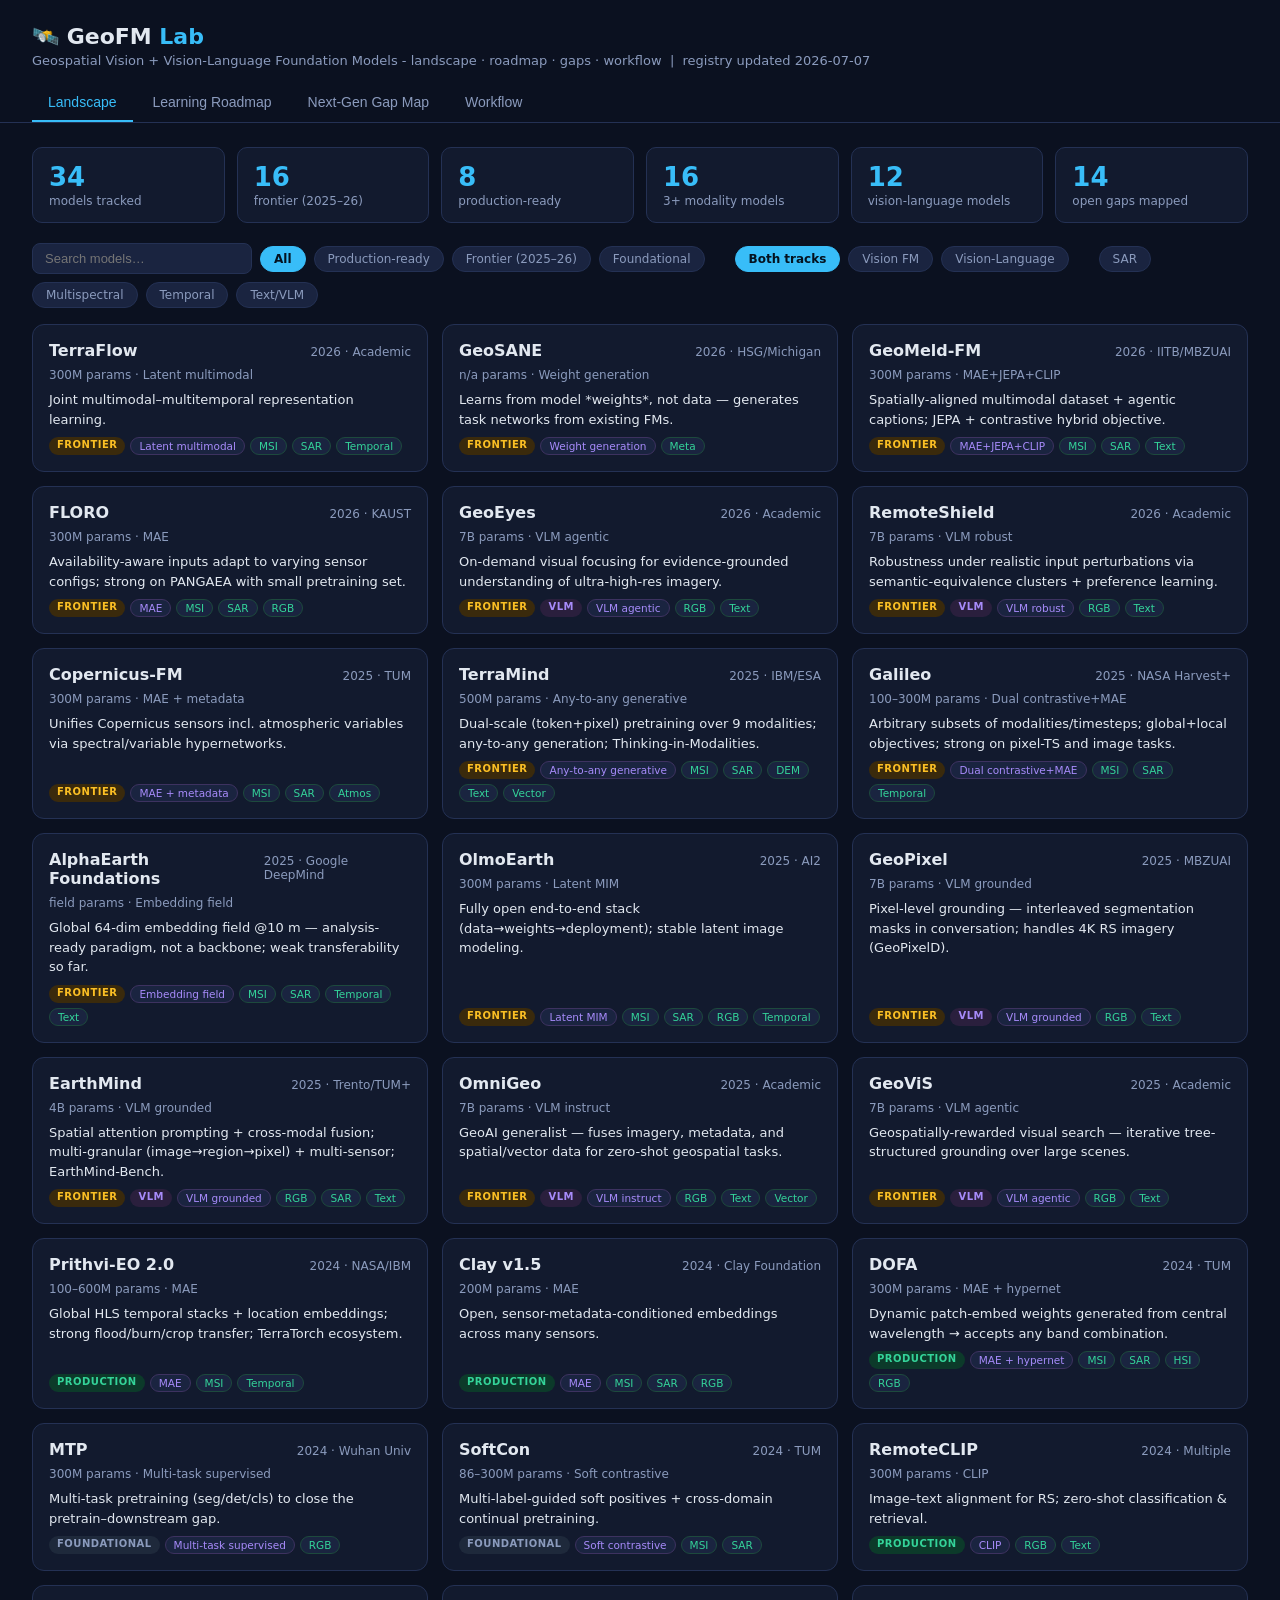
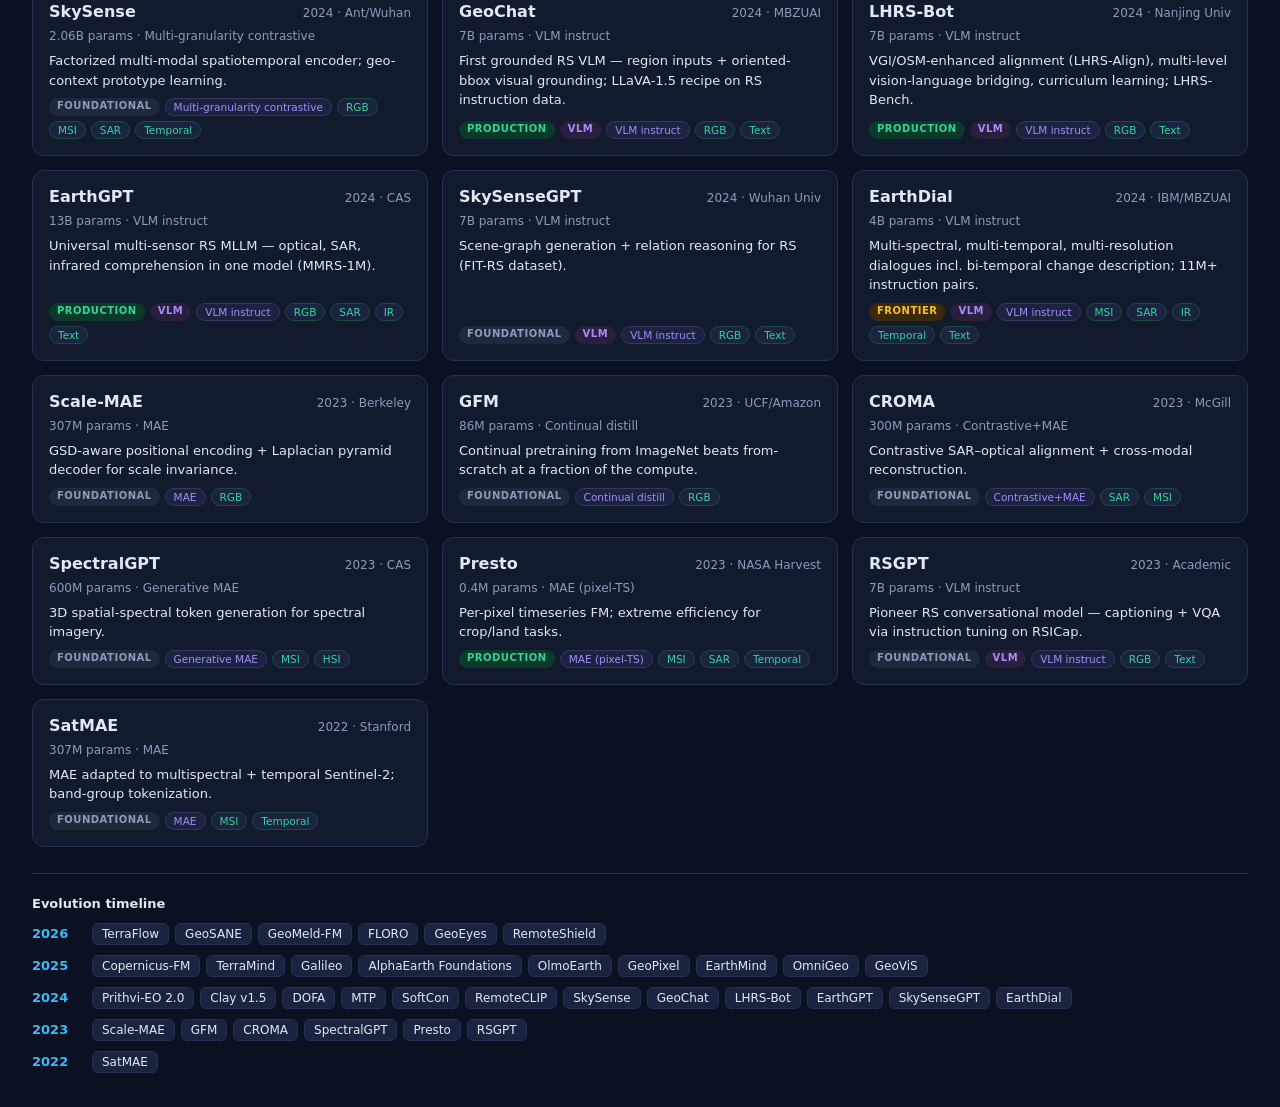
==== index.html @ bf29a648 "Rename Index.html to index.html (lowercase) for GitHub Pages" ====
<!doctype html>
<html lang="en">
  <head>
    <meta charset="UTF-8" />
    <meta name="viewport" content="width=device-width, initial-scale=1.0" />
    <title>GeoFM Lab - Geospatial Foundation Models</title>
    <style>
      :root {
        --bg: #0b1120;
        --panel: #121a2e;
        --panel2: #1a2440;
        --border: #243154;
        --text: #e2e8f0;
        --muted: #8b9bbd;
        --accent: #38bdf8;
        --accent2: #34d399;
        --amber: #fbbf24;
        --rose: #fb7185;
        --violet: #a78bfa;
      }
      * {
        box-sizing: border-box;
        margin: 0;
        padding: 0;
      }
      body {
        background: var(--bg);
        color: var(--text);
        font-family: "Segoe UI", system-ui, sans-serif;
        min-height: 100vh;
      }
      header {
        padding: 24px 32px 0;
      }
      h1 {
        font-size: 22px;
        font-weight: 700;
      }
      h1 span {
        color: var(--accent);
      }
      .sub {
        color: var(--muted);
        font-size: 13px;
        margin-top: 4px;
      }
      nav {
        display: flex;
        gap: 4px;
        padding: 16px 32px 0;
        border-bottom: 1px solid var(--border);
      }
      nav button {
        background: none;
        border: none;
        color: var(--muted);
        padding: 10px 16px;
        font-size: 14px;
        cursor: pointer;
        border-bottom: 2px solid transparent;
      }
      nav button.active {
        color: var(--accent);
        border-bottom-color: var(--accent);
      }
      nav button:hover {
        color: var(--text);
      }
      main {
        padding: 24px 32px;
        max-width: 1400px;
        margin: 0 auto;
      }
      .tab {
        display: none;
      }
      .tab.active {
        display: block;
      }
      /* stats */
      .stats {
        display: grid;
        grid-template-columns: repeat(auto-fit, minmax(160px, 1fr));
        gap: 12px;
        margin-bottom: 20px;
      }
      .stat {
        background: var(--panel);
        border: 1px solid var(--border);
        border-radius: 10px;
        padding: 14px 16px;
      }
      .stat .n {
        font-size: 26px;
        font-weight: 700;
        color: var(--accent);
      }
      .stat .l {
        font-size: 12px;
        color: var(--muted);
        margin-top: 2px;
      }
      /* filters */
      .filters {
        display: flex;
        flex-wrap: wrap;
        gap: 8px;
        margin-bottom: 16px;
        align-items: center;
      }
      .chip {
        background: var(--panel2);
        border: 1px solid var(--border);
        color: var(--muted);
        border-radius: 16px;
        padding: 5px 13px;
        font-size: 12px;
        cursor: pointer;
      }
      .chip.on {
        background: var(--accent);
        color: #04121f;
        border-color: var(--accent);
        font-weight: 600;
      }
      input[type="search"] {
        background: var(--panel2);
        border: 1px solid var(--border);
        color: var(--text);
        border-radius: 8px;
        padding: 7px 12px;
        font-size: 13px;
        width: 220px;
      }
      /* cards */
      .grid {
        display: grid;
        grid-template-columns: repeat(auto-fill, minmax(330px, 1fr));
        gap: 14px;
      }
      .card {
        background: var(--panel);
        border: 1px solid var(--border);
        border-radius: 12px;
        padding: 16px;
        display: flex;
        flex-direction: column;
        gap: 8px;
      }
      .card .top {
        display: flex;
        justify-content: space-between;
        align-items: baseline;
      }
      .card h3 {
        font-size: 16px;
      }
      .card h3 a {
        color: var(--text);
        text-decoration: none;
      }
      .card h3 a:hover {
        color: var(--accent);
      }
      .yr {
        color: var(--muted);
        font-size: 12px;
      }
      .meta {
        font-size: 12px;
        color: var(--muted);
      }
      .idea {
        font-size: 13px;
        line-height: 1.5;
      }
      .tags {
        display: flex;
        flex-wrap: wrap;
        gap: 5px;
        margin-top: auto;
      }
      .tag {
        font-size: 10.5px;
        padding: 2px 8px;
        border-radius: 10px;
        background: var(--panel2);
        border: 1px solid var(--border);
        color: var(--muted);
      }
      .tag.mod {
        color: var(--accent2);
        border-color: #1d4a3d;
      }
      .tag.par {
        color: var(--violet);
        border-color: #3d3260;
      }
      .badge {
        font-size: 10px;
        padding: 2px 8px;
        border-radius: 10px;
        font-weight: 700;
        text-transform: uppercase;
        letter-spacing: 0.5px;
      }
      .badge.production {
        background: #0c3a2a;
        color: var(--accent2);
      }
      .badge.frontier {
        background: #3a2a0c;
        color: var(--amber);
      }
      .badge.foundational {
        background: #1e293b;
        color: var(--muted);
      }
      /* timeline */
      .timeline {
        margin: 26px 0 8px;
        border-top: 1px solid var(--border);
        padding-top: 18px;
      }
      .tl-row {
        display: flex;
        gap: 8px;
        align-items: flex-start;
        margin-bottom: 10px;
      }
      .tl-year {
        width: 52px;
        color: var(--accent);
        font-weight: 700;
        font-size: 13px;
        flex-shrink: 0;
        padding-top: 3px;
      }
      .tl-items {
        display: flex;
        flex-wrap: wrap;
        gap: 6px;
      }
      .tl-item {
        font-size: 12px;
        background: var(--panel2);
        border: 1px solid var(--border);
        border-radius: 6px;
        padding: 3px 9px;
        color: var(--text);
      }
      /* roadmap */
      .phase {
        background: var(--panel);
        border: 1px solid var(--border);
        border-radius: 12px;
        padding: 18px;
        margin-bottom: 14px;
      }
      .phase-head {
        display: flex;
        justify-content: space-between;
        align-items: center;
        cursor: pointer;
      }
      .phase h3 {
        font-size: 15px;
      }
      .phase .pct {
        font-size: 12px;
        color: var(--muted);
      }
      .bar {
        height: 5px;
        background: var(--panel2);
        border-radius: 3px;
        margin: 10px 0;
        overflow: hidden;
      }
      .bar i {
        display: block;
        height: 100%;
        background: linear-gradient(90deg, var(--accent), var(--accent2));
        border-radius: 3px;
        transition: width 0.3s;
      }
      .items {
        margin-top: 6px;
      }
      .item {
        display: flex;
        gap: 10px;
        align-items: flex-start;
        padding: 7px 4px;
        border-radius: 6px;
        font-size: 13.5px;
        cursor: pointer;
        line-height: 1.45;
      }
      .item:hover {
        background: var(--panel2);
      }
      .item input {
        margin-top: 3px;
        accent-color: var(--accent2);
        cursor: pointer;
      }
      .item.done label {
        color: var(--muted);
        text-decoration: line-through;
      }
      .item label {
        cursor: pointer;
      }
      .item .k {
        color: var(--accent);
        font-weight: 600;
      }
      /* gaps */
      .gap {
        background: var(--panel);
        border: 1px solid var(--border);
        border-left: 3px solid var(--rose);
        border-radius: 10px;
        padding: 15px 18px;
        margin-bottom: 12px;
      }
      .gap h3 {
        font-size: 14.5px;
        margin-bottom: 5px;
      }
      .gap p {
        font-size: 13px;
        color: var(--muted);
        line-height: 1.55;
      }
      .gap .opp {
        color: var(--accent2);
        font-size: 13px;
        margin-top: 6px;
        display: block;
      }
      /* workflow */
      .flow {
        display: grid;
        grid-template-columns: repeat(auto-fit, minmax(250px, 1fr));
        gap: 14px;
      }
      .step {
        background: var(--panel);
        border: 1px solid var(--border);
        border-radius: 12px;
        padding: 18px;
      }
      .step .num {
        width: 28px;
        height: 28px;
        border-radius: 50%;
        background: var(--accent);
        color: #04121f;
        font-weight: 700;
        display: flex;
        align-items: center;
        justify-content: center;
        font-size: 14px;
        margin-bottom: 10px;
      }
      .step h3 {
        font-size: 14.5px;
        margin-bottom: 6px;
      }
      .step p {
        font-size: 12.5px;
        color: var(--muted);
        line-height: 1.55;
      }
      .step code {
        background: var(--panel2);
        padding: 1px 6px;
        border-radius: 4px;
        font-size: 11.5px;
        color: var(--accent);
      }
      .note {
        background: var(--panel2);
        border: 1px solid var(--border);
        border-radius: 10px;
        padding: 14px 18px;
        font-size: 13px;
        color: var(--muted);
        line-height: 1.6;
        margin-top: 18px;
      }
      .note b {
        color: var(--text);
      }
    </style>
  </head>
  <body>
    <header>
      <h1>🛰️ GeoFM <span>Lab</span></h1>
      <div class="sub">
        Geospatial Vision + Vision-Language Foundation Models - landscape ·
        roadmap · gaps · workflow &nbsp;|&nbsp; registry updated 2026-07-07
      </div>
    </header>
    <nav>
      <button class="active" data-tab="landscape">Landscape</button>
      <button data-tab="roadmap">Learning Roadmap</button>
      <button data-tab="gaps">Next-Gen Gap Map</button>
      <button data-tab="workflow">Workflow</button>
    </nav>
    <main>
      <!-- LANDSCAPE -->
      <section id="landscape" class="tab active">
        <div class="stats" id="stats"></div>
        <div class="filters">
          <input type="search" id="q" placeholder="Search models…" />
          <span class="chip on" data-f="all">All</span>
          <span class="chip" data-f="production">Production-ready</span>
          <span class="chip" data-f="frontier">Frontier (2025–26)</span>
          <span class="chip" data-f="foundational">Foundational</span>
          <span style="width: 14px"></span>
          <span class="chip on" data-t="all">Both tracks</span>
          <span class="chip" data-t="vision">Vision FM</span>
          <span class="chip" data-t="vlm">Vision-Language</span>
          <span style="width: 14px"></span>
          <span class="chip" data-m="SAR">SAR</span>
          <span class="chip" data-m="MSI">Multispectral</span>
          <span class="chip" data-m="Temporal">Temporal</span>
          <span class="chip" data-m="Text">Text/VLM</span>
        </div>
        <div class="grid" id="cards"></div>
        <div class="timeline" id="timeline"></div>
      </section>

      <!-- ROADMAP -->
      <section id="roadmap" class="tab">
        <div class="note" style="margin: 0 0 16px">
          <b>6 phases, ~8–12 weeks part-time.</b> Checkboxes persist in this
          browser. Full detail (code links, exercises) in
          <b>01-roadmap/roadmap.md</b>.
        </div>
        <div id="phases"></div>
      </section>

      <!-- GAPS -->
      <section id="gaps" class="tab">
        <div class="note" style="margin: 0 0 16px">
          <b>10 open problems</b> seeded from GEO-Bench-2, PANGAEA and 2025–26
          literature. Working file: <b>04-next-gen/gap-map.md</b>. When 2–3 gaps
          intersect → next-gen design candidate.
        </div>
        <div id="gaplist"></div>
      </section>

      <!-- WORKFLOW -->
      <section id="workflow" class="tab">
        <div class="flow">
          <div class="step">
            <div class="num">1</div>
            <h3>Learn</h3>
            <p>
              Work through the roadmap phases. Fundamentals → GeoFM lineage →
              2026 frontier. Track progress in the Roadmap tab.
            </p>
          </div>
          <div class="step">
            <div class="num">2</div>
            <h3>Dissect papers</h3>
            <p>
              Per key paper: copy <code>02-papers/TEMPLATE.md</code>, fill the 5
              layers (problem → data → architecture → objective → eval). Ask
              Claude: <code>"dissect &lt;paper&gt; with me"</code>.
            </p>
          </div>
          <div class="step">
            <div class="num">3</div>
            <h3>Track landscape</h3>
            <p>
              New model drops → add to <code>03-registry/models.json</code> →
              ask Claude to refresh this dashboard. Or schedule a weekly
              arXiv/HF scan.
            </p>
          </div>
          <div class="step">
            <div class="num">4</div>
            <h3>Map gaps</h3>
            <p>
              Each dissection's "next-gen implications" feeds
              <code>04-next-gen/gap-map.md</code>. Look for intersecting gaps.
            </p>
          </div>
          <div class="step">
            <div class="num">5</div>
            <h3>Design</h3>
            <p>
              Draft an architecture spec targeting 2–3 gaps. Design review with
              Claude's <code>rs-dl-architect</code> skill: tokenization,
              objective, eval plan.
            </p>
          </div>
          <div class="step">
            <div class="num">6</div>
            <h3>Prototype & evaluate</h3>
            <p>
              Smallest viable version (ViT-S scale, subset data). Evaluate on
              GEO-Bench-2 subset with linear probe + LoRA. Iterate or publish.
            </p>
          </div>
        </div>
        <div class="note">
          <b>Evaluation discipline</b> (this is where next-gen claims live or
          die): always report linear-probe before fine-tune · few-shot scaling
          at 100/1k/10k labels · cross-<i>region</i> hold-outs, not random tiles
          · compare against DINOv3 baseline, not just other GeoFMs.
        </div>
      </section>
    </main>

    <script>
      const MODELS = [
        {
          name: "SatMAE",
          year: 2022,
          org: "Stanford",
          params: "307M",
          paradigm: "MAE",
          modalities: ["MSI", "Temporal"],
          idea: "MAE adapted to multispectral + temporal Sentinel-2; band-group tokenization.",
          status: "foundational",
          link: "https://arxiv.org/abs/2207.08051",
        },
        {
          name: "Scale-MAE",
          year: 2023,
          org: "Berkeley",
          params: "307M",
          paradigm: "MAE",
          modalities: ["RGB"],
          idea: "GSD-aware positional encoding + Laplacian pyramid decoder for scale invariance.",
          status: "foundational",
          link: "https://arxiv.org/abs/2212.14532",
        },
        {
          name: "GFM",
          year: 2023,
          org: "UCF/Amazon",
          params: "86M",
          paradigm: "Continual distill",
          modalities: ["RGB"],
          idea: "Continual pretraining from ImageNet beats from-scratch at a fraction of the compute.",
          status: "foundational",
          link: "https://arxiv.org/abs/2302.04476",
        },
        {
          name: "CROMA",
          year: 2023,
          org: "McGill",
          params: "300M",
          paradigm: "Contrastive+MAE",
          modalities: ["SAR", "MSI"],
          idea: "Contrastive SAR–optical alignment + cross-modal reconstruction.",
          status: "foundational",
          link: "https://arxiv.org/abs/2311.00566",
        },
        {
          name: "SpectralGPT",
          year: 2023,
          org: "CAS",
          params: "600M",
          paradigm: "Generative MAE",
          modalities: ["MSI", "HSI"],
          idea: "3D spatial-spectral token generation for spectral imagery.",
          status: "foundational",
          link: "https://arxiv.org/abs/2311.07113",
        },
        {
          name: "Presto",
          year: 2023,
          org: "NASA Harvest",
          params: "0.4M",
          paradigm: "MAE (pixel-TS)",
          modalities: ["MSI", "SAR", "Temporal"],
          idea: "Per-pixel timeseries FM; extreme efficiency for crop/land tasks.",
          status: "production",
          link: "https://arxiv.org/abs/2304.14065",
        },
        {
          name: "Prithvi-EO 2.0",
          year: 2024,
          org: "NASA/IBM",
          params: "100–600M",
          paradigm: "MAE",
          modalities: ["MSI", "Temporal"],
          idea: "Global HLS temporal stacks + location embeddings; strong flood/burn/crop transfer; TerraTorch ecosystem.",
          status: "production",
          link: "https://arxiv.org/abs/2412.02732",
        },
        {
          name: "Clay v1.5",
          year: 2024,
          org: "Clay Foundation",
          params: "200M",
          paradigm: "MAE",
          modalities: ["MSI", "SAR", "RGB"],
          idea: "Open, sensor-metadata-conditioned embeddings across many sensors.",
          status: "production",
          link: "https://clay-foundation.github.io/model/",
        },
        {
          name: "DOFA",
          year: 2024,
          org: "TUM",
          params: "300M",
          paradigm: "MAE + hypernet",
          modalities: ["MSI", "SAR", "HSI", "RGB"],
          idea: "Dynamic patch-embed weights generated from central wavelength → accepts any band combination.",
          status: "production",
          link: "https://arxiv.org/abs/2403.15356",
        },
        {
          name: "MTP",
          year: 2024,
          org: "Wuhan Univ",
          params: "300M",
          paradigm: "Multi-task supervised",
          modalities: ["RGB"],
          idea: "Multi-task pretraining (seg/det/cls) to close the pretrain–downstream gap.",
          status: "foundational",
          link: "https://arxiv.org/abs/2403.13430",
        },
        {
          name: "SoftCon",
          year: 2024,
          org: "TUM",
          params: "86–300M",
          paradigm: "Soft contrastive",
          modalities: ["MSI", "SAR"],
          idea: "Multi-label-guided soft positives + cross-domain continual pretraining.",
          status: "foundational",
          link: "https://arxiv.org/abs/2405.20462",
        },
        {
          name: "RemoteCLIP",
          year: 2024,
          org: "Multiple",
          params: "300M",
          paradigm: "CLIP",
          modalities: ["RGB", "Text"],
          idea: "Image–text alignment for RS; zero-shot classification & retrieval.",
          status: "production",
          link: "https://arxiv.org/abs/2306.11029",
        },
        {
          name: "SkySense",
          year: 2024,
          org: "Ant/Wuhan",
          params: "2.06B",
          paradigm: "Multi-granularity contrastive",
          modalities: ["RGB", "MSI", "SAR", "Temporal"],
          idea: "Factorized multi-modal spatiotemporal encoder; geo-context prototype learning.",
          status: "foundational",
          link: "https://arxiv.org/abs/2312.10115",
        },
        {
          name: "Copernicus-FM",
          year: 2025,
          org: "TUM",
          params: "300M",
          paradigm: "MAE + metadata",
          modalities: ["MSI", "SAR", "Atmos"],
          idea: "Unifies Copernicus sensors incl. atmospheric variables via spectral/variable hypernetworks.",
          status: "frontier",
          link: "https://arxiv.org/abs/2503.11849",
        },
        {
          name: "TerraMind",
          year: 2025,
          org: "IBM/ESA",
          params: "500M",
          paradigm: "Any-to-any generative",
          modalities: ["MSI", "SAR", "DEM", "Text", "Vector"],
          idea: "Dual-scale (token+pixel) pretraining over 9 modalities; any-to-any generation; Thinking-in-Modalities.",
          status: "frontier",
          link: "https://arxiv.org/abs/2504.11171",
        },
        {
          name: "Galileo",
          year: 2025,
          org: "NASA Harvest+",
          params: "100–300M",
          paradigm: "Dual contrastive+MAE",
          modalities: ["MSI", "SAR", "Temporal"],
          idea: "Arbitrary subsets of modalities/timesteps; global+local objectives; strong on pixel-TS and image tasks.",
          status: "frontier",
          link: "https://arxiv.org/abs/2502.09356",
        },
        {
          name: "AlphaEarth Foundations",
          year: 2025,
          org: "Google DeepMind",
          params: "field",
          paradigm: "Embedding field",
          modalities: ["MSI", "SAR", "Temporal", "Text"],
          idea: "Global 64-dim embedding field @10 m — analysis-ready paradigm, not a backbone; weak transferability so far.",
          status: "frontier",
          link: "https://arxiv.org/abs/2507.22291",
        },
        {
          name: "OlmoEarth",
          year: 2025,
          org: "AI2",
          params: "300M",
          paradigm: "Latent MIM",
          modalities: ["MSI", "SAR", "RGB", "Temporal"],
          idea: "Fully open end-to-end stack (data→weights→deployment); stable latent image modeling.",
          status: "frontier",
          link: "https://arxiv.org/abs/2511.13655",
        },
        {
          name: "TerraFlow",
          year: 2026,
          org: "Academic",
          params: "300M",
          paradigm: "Latent multimodal",
          modalities: ["MSI", "SAR", "Temporal"],
          idea: "Joint multimodal–multitemporal representation learning.",
          status: "frontier",
          link: "https://arxiv.org/abs/2603.12762",
        },
        {
          name: "GeoSANE",
          year: 2026,
          org: "HSG/Michigan",
          params: "n/a",
          paradigm: "Weight generation",
          modalities: ["Meta"],
          idea: "Learns from model *weights*, not data — generates task networks from existing FMs.",
          status: "frontier",
          link: "https://arxiv.org/abs/2603.23408",
        },
        {
          name: "GeoMeld-FM",
          year: 2026,
          org: "IITB/MBZUAI",
          params: "300M",
          paradigm: "MAE+JEPA+CLIP",
          modalities: ["MSI", "SAR", "Text"],
          idea: "Spatially-aligned multimodal dataset + agentic captions; JEPA + contrastive hybrid objective.",
          status: "frontier",
          link: "https://arxiv.org/abs/2604.10591",
        },
        {
          name: "FLORO",
          year: 2026,
          org: "KAUST",
          params: "300M",
          paradigm: "MAE",
          modalities: ["MSI", "SAR", "RGB"],
          idea: "Availability-aware inputs adapt to varying sensor configs; strong on PANGAEA with small pretraining set.",
          status: "frontier",
          link: "https://arxiv.org/abs/2605.28174",
        },
        // ---- Vision-Language track ----
        {
          name: "RSGPT",
          year: 2023,
          org: "Academic",
          params: "7B",
          paradigm: "VLM instruct",
          modalities: ["RGB", "Text"],
          track: "vlm",
          idea: "Pioneer RS conversational model — captioning + VQA via instruction tuning on RSICap.",
          status: "foundational",
          link: "https://arxiv.org/abs/2307.15266",
        },
        {
          name: "GeoChat",
          year: 2024,
          org: "MBZUAI",
          params: "7B",
          paradigm: "VLM instruct",
          modalities: ["RGB", "Text"],
          track: "vlm",
          idea: "First grounded RS VLM — region inputs + oriented-bbox visual grounding; LLaVA-1.5 recipe on RS instruction data.",
          status: "production",
          link: "https://arxiv.org/abs/2311.15826",
        },
        {
          name: "LHRS-Bot",
          year: 2024,
          org: "Nanjing Univ",
          params: "7B",
          paradigm: "VLM instruct",
          modalities: ["RGB", "Text"],
          track: "vlm",
          idea: "VGI/OSM-enhanced alignment (LHRS-Align), multi-level vision-language bridging, curriculum learning; LHRS-Bench.",
          status: "production",
          link: "https://arxiv.org/abs/2402.02544",
        },
        {
          name: "EarthGPT",
          year: 2024,
          org: "CAS",
          params: "13B",
          paradigm: "VLM instruct",
          modalities: ["RGB", "SAR", "IR", "Text"],
          track: "vlm",
          idea: "Universal multi-sensor RS MLLM — optical, SAR, infrared comprehension in one model (MMRS-1M).",
          status: "production",
          link: "https://arxiv.org/abs/2401.16822",
        },
        {
          name: "SkySenseGPT",
          year: 2024,
          org: "Wuhan Univ",
          params: "7B",
          paradigm: "VLM instruct",
          modalities: ["RGB", "Text"],
          track: "vlm",
          idea: "Scene-graph generation + relation reasoning for RS (FIT-RS dataset).",
          status: "foundational",
          link: "https://arxiv.org/abs/2406.10100",
        },
        {
          name: "EarthDial",
          year: 2024,
          org: "IBM/MBZUAI",
          params: "4B",
          paradigm: "VLM instruct",
          modalities: ["MSI", "SAR", "IR", "Temporal", "Text"],
          track: "vlm",
          idea: "Multi-spectral, multi-temporal, multi-resolution dialogues incl. bi-temporal change description; 11M+ instruction pairs.",
          status: "frontier",
          link: "https://arxiv.org/abs/2412.15190",
        },
        {
          name: "GeoPixel",
          year: 2025,
          org: "MBZUAI",
          params: "7B",
          paradigm: "VLM grounded",
          modalities: ["RGB", "Text"],
          track: "vlm",
          idea: "Pixel-level grounding — interleaved segmentation masks in conversation; handles 4K RS imagery (GeoPixelD).",
          status: "frontier",
          link: "https://arxiv.org/abs/2501.13925",
        },
        {
          name: "EarthMind",
          year: 2025,
          org: "Trento/TUM+",
          params: "4B",
          paradigm: "VLM grounded",
          modalities: ["RGB", "SAR", "Text"],
          track: "vlm",
          idea: "Spatial attention prompting + cross-modal fusion; multi-granular (image→region→pixel) + multi-sensor; EarthMind-Bench.",
          status: "frontier",
          link: "https://arxiv.org/abs/2506.01667",
        },
        {
          name: "OmniGeo",
          year: 2025,
          org: "Academic",
          params: "7B",
          paradigm: "VLM instruct",
          modalities: ["RGB", "Text", "Vector"],
          track: "vlm",
          idea: "GeoAI generalist — fuses imagery, metadata, and spatial/vector data for zero-shot geospatial tasks.",
          status: "frontier",
          link: "https://arxiv.org/abs/2503.16326",
        },
        {
          name: "GeoViS",
          year: 2025,
          org: "Academic",
          params: "7B",
          paradigm: "VLM agentic",
          modalities: ["RGB", "Text"],
          track: "vlm",
          idea: "Geospatially-rewarded visual search — iterative tree-structured grounding over large scenes.",
          status: "frontier",
          link: "https://arxiv.org/abs/2512.02715",
        },
        {
          name: "GeoEyes",
          year: 2026,
          org: "Academic",
          params: "7B",
          paradigm: "VLM agentic",
          modalities: ["RGB", "Text"],
          track: "vlm",
          idea: "On-demand visual focusing for evidence-grounded understanding of ultra-high-res imagery.",
          status: "frontier",
          link: "https://arxiv.org/abs/2602.14201",
        },
        {
          name: "RemoteShield",
          year: 2026,
          org: "Academic",
          params: "7B",
          paradigm: "VLM robust",
          modalities: ["RGB", "Text"],
          track: "vlm",
          idea: "Robustness under realistic input perturbations via semantic-equivalence clusters + preference learning.",
          status: "frontier",
          link: "https://arxiv.org/abs/2604.17243",
        },
      ];

      const PHASES = [
        {
          t: "Phase 1 — SSL & ViT foundations refresh",
          w: "1–2 wks",
          items: [
            "Read: ViT · MAE · DINOv2 · CLIP · I-JEPA",
            "Code: run facebookresearch/mae; read masking + decoder (~300 lines)",
            "Exercise: implement MAE masking + reconstruction loss from scratch",
          ],
        },
        {
          t: "Phase 2 — EO data physics",
          w: "1 wk",
          items: [
            "Sentinel-1 SAR (VV/VH, speckle) · Sentinel-2 13 bands · GSD · revisit · HLS",
            "Code: pull an S2 L2A tile, plot all 13 bands, compute NDVI/NDWI",
            "Exercise: build a 3→13-channel ViT patch-embed adapter from RGB weights",
          ],
        },
        {
          t: "Phase 3 — Core GeoFM lineage",
          w: "2–3 wks",
          items: [
            "Dissect SatMAE (spectral-group tokens)",
            "Dissect Scale-MAE (GSD positional encoding)",
            "Dissect Prithvi-EO 2.0 (temporal + location embeddings)",
            "Dissect Clay v1.5 (sensor-aware embeddings)",
            "Dissect DOFA (wavelength-conditioned dynamic weights)",
            "Code: fine-tune Prithvi via TerraTorch on flood/burn-scar; linear-probe Clay on EuroSAT",
            "Exercise: 5-model comparison table — tokenization × pos-enc × objective × failure on new sensor",
          ],
        },
        {
          t: "Phase 4 — Multimodal, temporal & 2025–26 frontier",
          w: "2–3 wks",
          items: [
            "Dissect CROMA (SAR+optical contrastive+MAE)",
            "Dissect TerraMind (any-to-any, Thinking-in-Modalities)",
            "Dissect Galileo (flexible inputs, global+local objectives)",
            "Dissect AlphaEarth (embedding-field paradigm)",
            "Dissect OlmoEarth (latent MIM) + skim FLORO / GeoMeld / Copernicus-FM",
            "Exercise: 1-pager — backbone vs embedding-field, when is each right?",
          ],
        },
        {
          t: "Phase 5 — Evaluation & adaptation",
          w: "1–2 wks",
          items: [
            "Read GEO-Bench-2 + PANGAEA + 'No One Knows the SOTA in GeoFMs'",
            "Adaptation ladder: linear probe → LoRA r=8–16 → decoder-only → full FT",
            "Code: run GEO-Bench-2 harness on 2 models; reproduce one number",
            "Exercise: design a fair GeoFM eval protocol (cross-region, few-shot curves)",
          ],
        },
        {
          t: "Phase 5b — VLM foundations (Vision-Language track)",
          w: "1–2 wks",
          items: [
            "Read: LLaVA-1.5 recipe (projector + instruction tuning) · SigLIP · Flamingo/Qwen-VL attention variants",
            "Read: 'Vision-Language Modeling Meets Remote Sensing' survey (2025) for the full map",
            "Datasets: SkyScript · RSTeller · LHRS-Align (OSM/VGI-derived captions — the data trick of the field)",
            "Exercise: trace LLaVA's forward pass — where do image tokens enter the LLM, what does the projector learn?",
          ],
        },
        {
          t: "Phase 5c — RS-VLM lineage dissection",
          w: "2–3 wks",
          items: [
            "Dissect GeoChat (oriented-bbox grounding, LLaVA-on-RS recipe)",
            "Dissect LHRS-Bot (multi-level alignment, curriculum)",
            "Dissect EarthGPT / EarthDial (multi-sensor: SAR, IR, multispectral, bi-temporal dialogue)",
            "Dissect GeoPixel (pixel grounding, interleaved masks, 4K imagery)",
            "Dissect EarthMind (spatial attention prompting, multi-granular fusion) + GeoViS/GeoEyes (agentic search)",
            "Read RSMMVP benchmark — why CLIP-blind pairs break RS MLLMs",
            "Code: run GeoChat or GeoPixel inference on your own imagery; inspect failure cases",
            "Exercise: matrix — vision encoder × alignment method × grounding granularity × sensors supported",
          ],
        },
        {
          t: "Phase 5d — Build your own RS-VLM",
          w: "2–4 wks",
          items: [
            "Swap experiment: replace CLIP encoder in LLaVA with a GeoFM encoder (DOFA/Prithvi features) + retrain projector",
            "Build small RS instruction set from OSM/VGI (RSTeller/SkyScript method) for your domain",
            "PEFT the LLM (LoRA) on RS instructions; eval on LHRS-Bench + EarthMind-Bench + RSMMVP",
            "Exercise: quantify — does the GeoFM encoder beat CLIP on grounding & multispectral queries?",
          ],
        },
        {
          t: "Phase 6 — Gap-finding & next-gen design",
          w: "ongoing",
          items: [
            "Maintain gap-map.md from every dissection",
            "Weekly arXiv/HF scan (schedule with Claude)",
            "Draft first next-gen architecture spec (target 2–3 intersecting gaps)",
            "Design review with rs-dl-architect skill",
            "Prototype smallest viable version + eval on GEO-Bench-2 subset",
          ],
        },
      ];

      const GAPS = [
        {
          t: "G1 · No model dominates",
          d: "GEO-Bench-2: no single GFM wins across tasks; rankings flip with eval protocol ('No One Knows the SOTA', 2026).",
          o: "Robust-across-capabilities models, routing/composition systems, honest eval.",
        },
        {
          t: "G2 · Sensor-agnosticism vs performance",
          d: "DOFA/Clay/FLORO take any sensor, but specialists still win per-sensor (SpectralEarth 93.5% vs DOFA 62.6% on hyperspectral crops).",
          o: "Wavelength-conditioned experts; dynamic capacity per sensor (spectral MoE).",
        },
        {
          t: "G3 · Temporal modeling is shallow",
          d: "Most GeoFMs stack a few frames. Real EO signal is irregular, long-horizon, per-pixel (phenology, change).",
          o: "Native irregular-time architectures; state-space over time × ViT over space.",
        },
        {
          t: "G4 · Scale/GSD generalization",
          d: "Models pretrained at 10–30 m degrade at 0.3 m aerial and vice versa; Scale-MAE started, nobody finished.",
          o: "GSD-conditioned tokenization; multi-resolution pretraining pyramids.",
        },
        {
          t: "G5 · Backbone vs embedding-field split",
          d: "AlphaEarth's global embedding field is analysis-ready but frozen and weakly transferable; backbones adapt but need pipelines.",
          o: "Hybrid: adaptable backbone that emits queryable global fields.",
        },
        {
          t: "G6 · Multimodal fusion still early",
          d: "TerraMind's any-to-any is promising; joint SAR+optical+hyperspectral+weather+text+vector remains open; OSM barely used (GeoLink).",
          o: "Unified raster/vector/text tokenization; physics-consistent cross-sensor generation.",
        },
        {
          t: "G7 · Geographic generalization & fairness",
          d: "Cross-region transfer is brutal and rarely a headline metric; training data skews to well-imaged regions.",
          o: "Region-held-out curricula; geographic domain adaptation as first-class objective.",
        },
        {
          t: "G8 · Beyond pixel reconstruction",
          d: "Pixel MAE wastes capacity on radiometric noise. JEPA/latent-MIM (GeoMeld, OlmoEarth) is displacing it.",
          o: "EO-physics-aware latent objectives (speckle-invariant, atmosphere-invariant).",
        },
        {
          t: "G9 · Compute & data efficiency",
          d: "600M+ params standard while users fine-tune on <10k labels. GFM/GeoSANE show cheaper paths exist.",
          o: "Continual-pretraining recipes; distillation from GeoFM ensembles; weight generation.",
        },
        {
          t: "G10 · VLM convergence & agents",
          d: "GeoChat/EarthGPT line and pure-vision GeoFMs remain separate; grounded geo-referenced reasoning is emerging (Earth AI).",
          o: "GeoFM as vision encoder for an EO-native VLM with grounded outputs.",
        },
        {
          t: "G11 · VLM — CLIP-blind vision encoding",
          d: "RSMMVP (2025): RS MLLMs inherit CLIP's blindness — poor spatial reasoning, counting, fine-grained grounding; vision encoder is the bottleneck, not the LLM.",
          o: "EO-native vision encoders (DOFA/Prithvi-class) inside VLMs; multi-encoder fusion.",
        },
        {
          t: "G12 · VLM — RGB-only inputs",
          d: "Nearly all RS-VLMs consume RGB crops; multispectral/SAR/temporal dialogue barely exists (EarthDial/EarthGPT are early steps).",
          o: "Band-aware tokenization for LLM contexts; SAR+optical joint dialogue; time-series QA.",
        },
        {
          t: "G13 · VLM — resolution vs context",
          d: "RS scenes are 10k×10k px; VLMs see ~1k. GeoPixel/GeoEyes/GeoViS patch it with tiling and agentic search, but no native solution.",
          o: "Hierarchical/foveated visual tokenization; zoomable evidence-grounded reasoning.",
        },
        {
          t: "G14 · VLM — hallucination, robustness & eval",
          d: "RS MLLMs hallucinate objects and break under realistic perturbations (RemoteShield 2026); benchmarks are young and saturating fast.",
          o: "Geo-grounded factuality checks (against OSM/GIS layers); robustness training; contamination-free evals.",
        },
      ];

      // --- render landscape
      let fStatus = "all",
        fTrack = "all",
        fMods = new Set(),
        q = "";
      function stats() {
        const el = document.getElementById("stats");
        const frontier = MODELS.filter((m) => m.status === "frontier").length;
        const prod = MODELS.filter((m) => m.status === "production").length;
        const multi = MODELS.filter((m) => m.modalities.length >= 3).length;
        el.innerHTML = `
   <div class="stat"><div class="n">${MODELS.length}</div><div class="l">models tracked</div></div>
   <div class="stat"><div class="n">${frontier}</div><div class="l">frontier (2025–26)</div></div>
   <div class="stat"><div class="n">${prod}</div><div class="l">production-ready</div></div>
   <div class="stat"><div class="n">${multi}</div><div class="l">3+ modality models</div></div>
   <div class="stat"><div class="n">${MODELS.filter((m) => m.track === "vlm").length}</div><div class="l">vision-language models</div></div>
   <div class="stat"><div class="n">14</div><div class="l">open gaps mapped</div></div>`;
      }
      function cards() {
        const el = document.getElementById("cards");
        const list = MODELS.filter((m) => {
          if (fStatus !== "all" && m.status !== fStatus) return false;
          const tr = m.track || "vision";
          if (fTrack !== "all" && tr !== fTrack) return false;
          if (fMods.size && ![...fMods].every((x) => m.modalities.includes(x)))
            return false;
          if (
            q &&
            !(m.name + " " + m.org + " " + m.paradigm + " " + m.idea)
              .toLowerCase()
              .includes(q)
          )
            return false;
          return true;
        }).sort((a, b) => b.year - a.year);
        el.innerHTML =
          list
            .map(
              (m) => `
   <div class="card">
    <div class="top"><h3><a href="${m.link}" target="_blank">${m.name}</a></h3><span class="yr">${m.year} · ${m.org}</span></div>
    <div class="meta">${m.params} params · ${m.paradigm}</div>
    <div class="idea">${m.idea}</div>
    <div class="tags">
      <span class="badge ${m.status}">${m.status}</span>
      ${m.track === "vlm" ? '<span class="badge" style="background:#2a1f3d;color:var(--violet)">VLM</span>' : ""}
      <span class="tag par">${m.paradigm}</span>
      ${m.modalities.map((x) => `<span class="tag mod">${x}</span>`).join("")}
    </div>
   </div>`,
            )
            .join("") || "<p style='color:var(--muted)'>No models match.</p>";
      }
      function timeline() {
        const el = document.getElementById("timeline");
        const byYear = {};
        MODELS.forEach((m) => {
          (byYear[m.year] = byYear[m.year] || []).push(m.name);
        });
        el.innerHTML =
          "<div class='sub' style='margin-bottom:12px;font-weight:600;color:var(--text)'>Evolution timeline</div>" +
          Object.keys(byYear)
            .sort((a, b) => b - a)
            .map(
              (y) => `
    <div class="tl-row"><div class="tl-year">${y}</div>
    <div class="tl-items">${byYear[y].map((n) => `<span class="tl-item">${n}</span>`).join("")}</div></div>`,
            )
            .join("");
      }
      document.querySelectorAll(".chip[data-f]").forEach(
        (c) =>
          (c.onclick = () => {
            document
              .querySelectorAll(".chip[data-f]")
              .forEach((x) => x.classList.remove("on"));
            c.classList.add("on");
            fStatus = c.dataset.f;
            cards();
          }),
      );
      document.querySelectorAll(".chip[data-t]").forEach(
        (c) =>
          (c.onclick = () => {
            document
              .querySelectorAll(".chip[data-t]")
              .forEach((x) => x.classList.remove("on"));
            c.classList.add("on");
            fTrack = c.dataset.t;
            cards();
          }),
      );
      document.querySelectorAll(".chip[data-m]").forEach(
        (c) =>
          (c.onclick = () => {
            c.classList.toggle("on");
            c.classList.contains("on")
              ? fMods.add(c.dataset.m)
              : fMods.delete(c.dataset.m);
            cards();
          }),
      );
      document.getElementById("q").oninput = (e) => {
        q = e.target.value.toLowerCase();
        cards();
      };

      // --- roadmap with persistence
      const KEY = "geofm-roadmap-v1";
      let done = {};
      try {
        done = JSON.parse(localStorage.getItem(KEY)) || {};
      } catch (e) {}
      function phases() {
        const el = document.getElementById("phases");
        el.innerHTML = PHASES.map((p, pi) => {
          const total = p.items.length,
            d = p.items.filter((_, i) => done[pi + "-" + i]).length;
          return `<div class="phase">
      <div class="phase-head"><h3>${p.t} <span class="pct" style="font-weight:400">(${p.w})</span></h3><span class="pct">${d}/${total}</span></div>
      <div class="bar"><i style="width:${total ? (100 * d) / total : 0}%"></i></div>
      <div class="items">${p.items
        .map((it, i) => {
          const id = pi + "-" + i,
            ck = done[id] ? "checked" : "";
          return `<div class="item ${done[id] ? "done" : ""}" data-id="${id}">
          <input type="checkbox" ${ck}><label>${it.replace(/^(Read|Code|Exercise|Dissect)(:|\s)/, '<span class="k">$1</span>$2')}</label></div>`;
        })
        .join("")}</div></div>`;
        }).join("");
        el.querySelectorAll(".item").forEach(
          (it) =>
            (it.onclick = (e) => {
              const id = it.dataset.id;
              done[id] = !done[id];
              localStorage.setItem(KEY, JSON.stringify(done));
              phases();
            }),
        );
      }

      // --- gaps
      function gaps() {
        document.getElementById("gaplist").innerHTML = GAPS.map(
          (g) => `
   <div class="gap"><h3>${g.t}</h3><p>${g.d}</p><span class="opp">→ Opportunity: ${g.o}</span></div>`,
        ).join("");
      }

      // --- tabs
      document.querySelectorAll("nav button").forEach(
        (b) =>
          (b.onclick = () => {
            document
              .querySelectorAll("nav button")
              .forEach((x) => x.classList.remove("active"));
            document
              .querySelectorAll(".tab")
              .forEach((x) => x.classList.remove("active"));
            b.classList.add("active");
            document.getElementById(b.dataset.tab).classList.add("active");
          }),
      );

      stats();
      cards();
      timeline();
      phases();
      gaps();
    </script>
  </body>
</html>
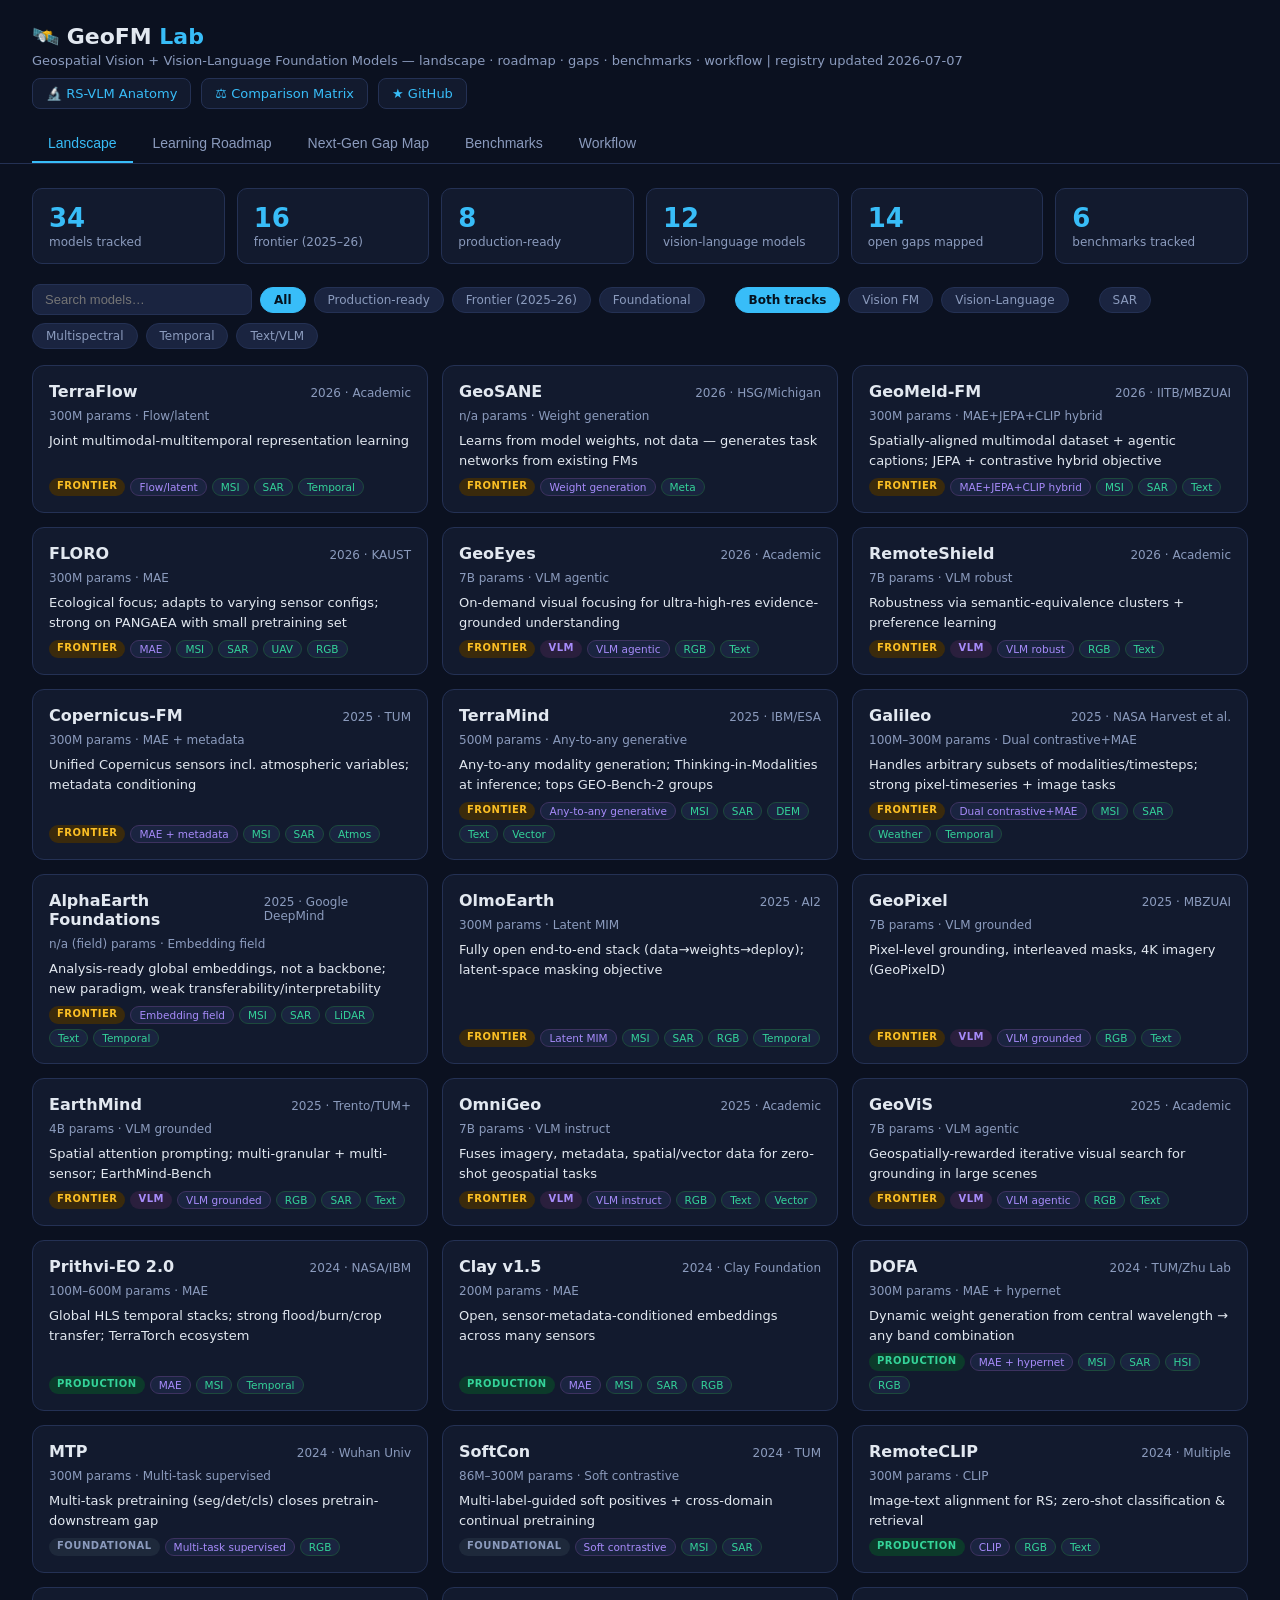
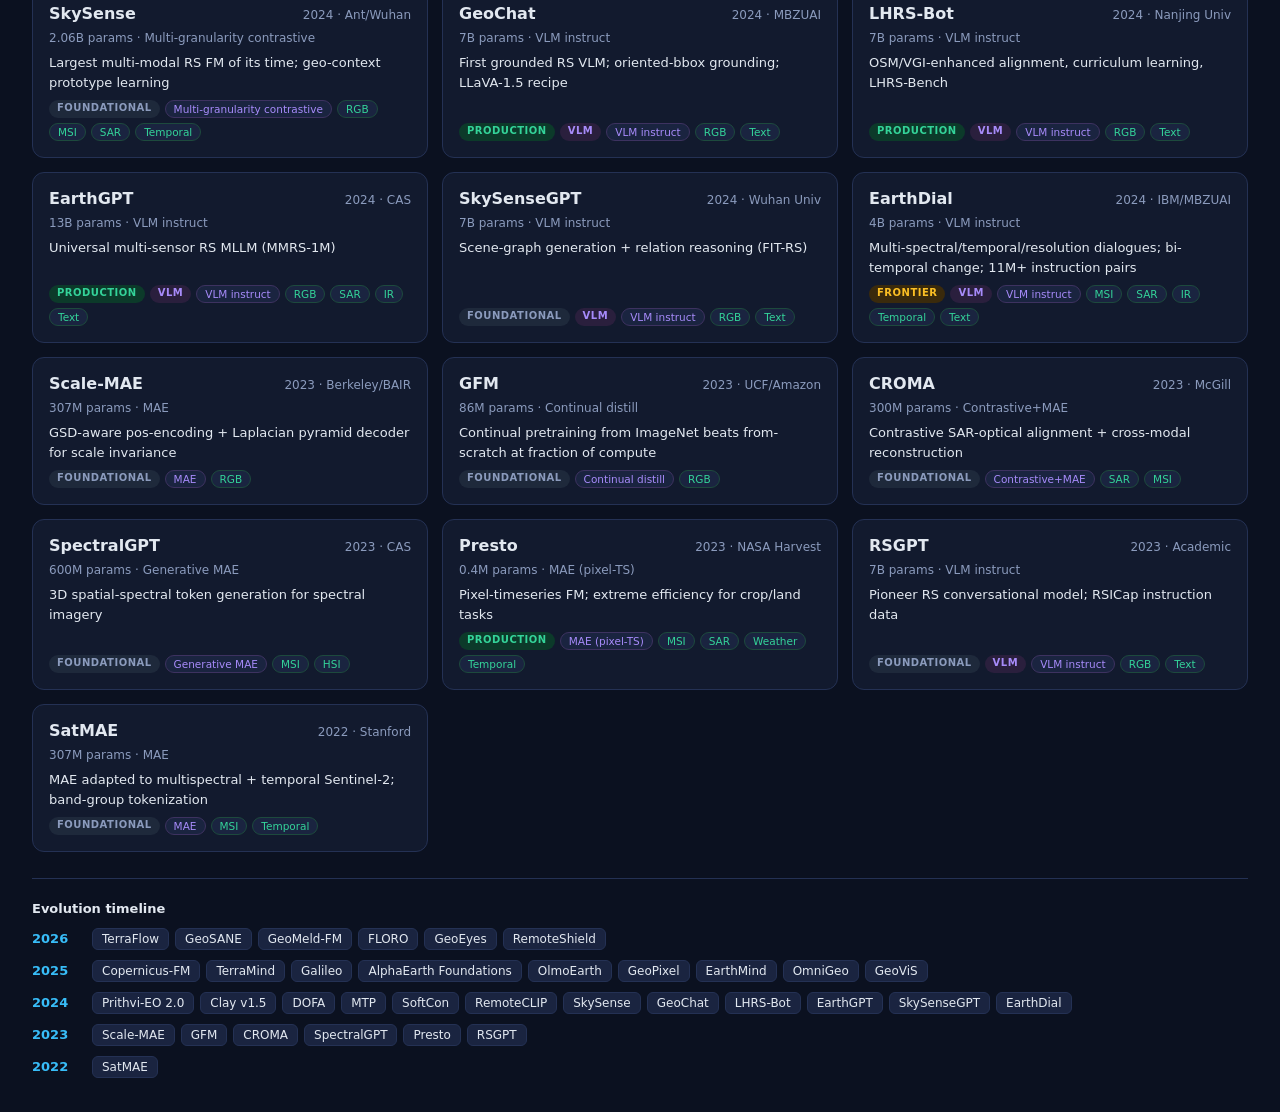
==== commit caba269e: "Add RS-VLM anatomy explainer, comparison matrix, benchmark tab; dashboard now reads registry JSON; a" ====
--- a/index.html
+++ b/index.html
@@ -1,1257 +1,418 @@
-<!doctype html>
+<!DOCTYPE html>
 <html lang="en">
-  <head>
-    <meta charset="UTF-8" />
-    <meta name="viewport" content="width=device-width, initial-scale=1.0" />
-    <title>GeoFM Lab - Geospatial Foundation Models</title>
-    <style>
-      :root {
-        --bg: #0b1120;
-        --panel: #121a2e;
-        --panel2: #1a2440;
-        --border: #243154;
-        --text: #e2e8f0;
-        --muted: #8b9bbd;
-        --accent: #38bdf8;
-        --accent2: #34d399;
-        --amber: #fbbf24;
-        --rose: #fb7185;
-        --violet: #a78bfa;
-      }
-      * {
-        box-sizing: border-box;
-        margin: 0;
-        padding: 0;
-      }
-      body {
-        background: var(--bg);
-        color: var(--text);
-        font-family: "Segoe UI", system-ui, sans-serif;
-        min-height: 100vh;
-      }
-      header {
-        padding: 24px 32px 0;
-      }
-      h1 {
-        font-size: 22px;
-        font-weight: 700;
-      }
-      h1 span {
-        color: var(--accent);
-      }
-      .sub {
-        color: var(--muted);
-        font-size: 13px;
-        margin-top: 4px;
-      }
-      nav {
-        display: flex;
-        gap: 4px;
-        padding: 16px 32px 0;
-        border-bottom: 1px solid var(--border);
-      }
-      nav button {
-        background: none;
-        border: none;
-        color: var(--muted);
-        padding: 10px 16px;
-        font-size: 14px;
-        cursor: pointer;
-        border-bottom: 2px solid transparent;
-      }
-      nav button.active {
-        color: var(--accent);
-        border-bottom-color: var(--accent);
-      }
-      nav button:hover {
-        color: var(--text);
-      }
-      main {
-        padding: 24px 32px;
-        max-width: 1400px;
-        margin: 0 auto;
-      }
-      .tab {
-        display: none;
-      }
-      .tab.active {
-        display: block;
-      }
-      /* stats */
-      .stats {
-        display: grid;
-        grid-template-columns: repeat(auto-fit, minmax(160px, 1fr));
-        gap: 12px;
-        margin-bottom: 20px;
-      }
-      .stat {
-        background: var(--panel);
-        border: 1px solid var(--border);
-        border-radius: 10px;
-        padding: 14px 16px;
-      }
-      .stat .n {
-        font-size: 26px;
-        font-weight: 700;
-        color: var(--accent);
-      }
-      .stat .l {
-        font-size: 12px;
-        color: var(--muted);
-        margin-top: 2px;
-      }
-      /* filters */
-      .filters {
-        display: flex;
-        flex-wrap: wrap;
-        gap: 8px;
-        margin-bottom: 16px;
-        align-items: center;
-      }
-      .chip {
-        background: var(--panel2);
-        border: 1px solid var(--border);
-        color: var(--muted);
-        border-radius: 16px;
-        padding: 5px 13px;
-        font-size: 12px;
-        cursor: pointer;
-      }
-      .chip.on {
-        background: var(--accent);
-        color: #04121f;
-        border-color: var(--accent);
-        font-weight: 600;
-      }
-      input[type="search"] {
-        background: var(--panel2);
-        border: 1px solid var(--border);
-        color: var(--text);
-        border-radius: 8px;
-        padding: 7px 12px;
-        font-size: 13px;
-        width: 220px;
-      }
-      /* cards */
-      .grid {
-        display: grid;
-        grid-template-columns: repeat(auto-fill, minmax(330px, 1fr));
-        gap: 14px;
-      }
-      .card {
-        background: var(--panel);
-        border: 1px solid var(--border);
-        border-radius: 12px;
-        padding: 16px;
-        display: flex;
-        flex-direction: column;
-        gap: 8px;
-      }
-      .card .top {
-        display: flex;
-        justify-content: space-between;
-        align-items: baseline;
-      }
-      .card h3 {
-        font-size: 16px;
-      }
-      .card h3 a {
-        color: var(--text);
-        text-decoration: none;
-      }
-      .card h3 a:hover {
-        color: var(--accent);
-      }
-      .yr {
-        color: var(--muted);
-        font-size: 12px;
-      }
-      .meta {
-        font-size: 12px;
-        color: var(--muted);
-      }
-      .idea {
-        font-size: 13px;
-        line-height: 1.5;
-      }
-      .tags {
-        display: flex;
-        flex-wrap: wrap;
-        gap: 5px;
-        margin-top: auto;
-      }
-      .tag {
-        font-size: 10.5px;
-        padding: 2px 8px;
-        border-radius: 10px;
-        background: var(--panel2);
-        border: 1px solid var(--border);
-        color: var(--muted);
-      }
-      .tag.mod {
-        color: var(--accent2);
-        border-color: #1d4a3d;
-      }
-      .tag.par {
-        color: var(--violet);
-        border-color: #3d3260;
-      }
-      .badge {
-        font-size: 10px;
-        padding: 2px 8px;
-        border-radius: 10px;
-        font-weight: 700;
-        text-transform: uppercase;
-        letter-spacing: 0.5px;
-      }
-      .badge.production {
-        background: #0c3a2a;
-        color: var(--accent2);
-      }
-      .badge.frontier {
-        background: #3a2a0c;
-        color: var(--amber);
-      }
-      .badge.foundational {
-        background: #1e293b;
-        color: var(--muted);
-      }
-      /* timeline */
-      .timeline {
-        margin: 26px 0 8px;
-        border-top: 1px solid var(--border);
-        padding-top: 18px;
-      }
-      .tl-row {
-        display: flex;
-        gap: 8px;
-        align-items: flex-start;
-        margin-bottom: 10px;
-      }
-      .tl-year {
-        width: 52px;
-        color: var(--accent);
-        font-weight: 700;
-        font-size: 13px;
-        flex-shrink: 0;
-        padding-top: 3px;
-      }
-      .tl-items {
-        display: flex;
-        flex-wrap: wrap;
-        gap: 6px;
-      }
-      .tl-item {
-        font-size: 12px;
-        background: var(--panel2);
-        border: 1px solid var(--border);
-        border-radius: 6px;
-        padding: 3px 9px;
-        color: var(--text);
-      }
-      /* roadmap */
-      .phase {
-        background: var(--panel);
-        border: 1px solid var(--border);
-        border-radius: 12px;
-        padding: 18px;
-        margin-bottom: 14px;
-      }
-      .phase-head {
-        display: flex;
-        justify-content: space-between;
-        align-items: center;
-        cursor: pointer;
-      }
-      .phase h3 {
-        font-size: 15px;
-      }
-      .phase .pct {
-        font-size: 12px;
-        color: var(--muted);
-      }
-      .bar {
-        height: 5px;
-        background: var(--panel2);
-        border-radius: 3px;
-        margin: 10px 0;
-        overflow: hidden;
-      }
-      .bar i {
-        display: block;
-        height: 100%;
-        background: linear-gradient(90deg, var(--accent), var(--accent2));
-        border-radius: 3px;
-        transition: width 0.3s;
-      }
-      .items {
-        margin-top: 6px;
-      }
-      .item {
-        display: flex;
-        gap: 10px;
-        align-items: flex-start;
-        padding: 7px 4px;
-        border-radius: 6px;
-        font-size: 13.5px;
-        cursor: pointer;
-        line-height: 1.45;
-      }
-      .item:hover {
-        background: var(--panel2);
-      }
-      .item input {
-        margin-top: 3px;
-        accent-color: var(--accent2);
-        cursor: pointer;
-      }
-      .item.done label {
-        color: var(--muted);
-        text-decoration: line-through;
-      }
-      .item label {
-        cursor: pointer;
-      }
-      .item .k {
-        color: var(--accent);
-        font-weight: 600;
-      }
-      /* gaps */
-      .gap {
-        background: var(--panel);
-        border: 1px solid var(--border);
-        border-left: 3px solid var(--rose);
-        border-radius: 10px;
-        padding: 15px 18px;
-        margin-bottom: 12px;
-      }
-      .gap h3 {
-        font-size: 14.5px;
-        margin-bottom: 5px;
-      }
-      .gap p {
-        font-size: 13px;
-        color: var(--muted);
-        line-height: 1.55;
-      }
-      .gap .opp {
-        color: var(--accent2);
-        font-size: 13px;
-        margin-top: 6px;
-        display: block;
-      }
-      /* workflow */
-      .flow {
-        display: grid;
-        grid-template-columns: repeat(auto-fit, minmax(250px, 1fr));
-        gap: 14px;
-      }
-      .step {
-        background: var(--panel);
-        border: 1px solid var(--border);
-        border-radius: 12px;
-        padding: 18px;
-      }
-      .step .num {
-        width: 28px;
-        height: 28px;
-        border-radius: 50%;
-        background: var(--accent);
-        color: #04121f;
-        font-weight: 700;
-        display: flex;
-        align-items: center;
-        justify-content: center;
-        font-size: 14px;
-        margin-bottom: 10px;
-      }
-      .step h3 {
-        font-size: 14.5px;
-        margin-bottom: 6px;
-      }
-      .step p {
-        font-size: 12.5px;
-        color: var(--muted);
-        line-height: 1.55;
-      }
-      .step code {
-        background: var(--panel2);
-        padding: 1px 6px;
-        border-radius: 4px;
-        font-size: 11.5px;
-        color: var(--accent);
-      }
-      .note {
-        background: var(--panel2);
-        border: 1px solid var(--border);
-        border-radius: 10px;
-        padding: 14px 18px;
-        font-size: 13px;
-        color: var(--muted);
-        line-height: 1.6;
-        margin-top: 18px;
-      }
-      .note b {
-        color: var(--text);
-      }
-    </style>
-  </head>
-  <body>
-    <header>
-      <h1>🛰️ GeoFM <span>Lab</span></h1>
-      <div class="sub">
-        Geospatial Vision + Vision-Language Foundation Models - landscape ·
-        roadmap · gaps · workflow &nbsp;|&nbsp; registry updated 2026-07-07
-      </div>
-    </header>
-    <nav>
-      <button class="active" data-tab="landscape">Landscape</button>
-      <button data-tab="roadmap">Learning Roadmap</button>
-      <button data-tab="gaps">Next-Gen Gap Map</button>
-      <button data-tab="workflow">Workflow</button>
-    </nav>
-    <main>
-      <!-- LANDSCAPE -->
-      <section id="landscape" class="tab active">
-        <div class="stats" id="stats"></div>
-        <div class="filters">
-          <input type="search" id="q" placeholder="Search models…" />
-          <span class="chip on" data-f="all">All</span>
-          <span class="chip" data-f="production">Production-ready</span>
-          <span class="chip" data-f="frontier">Frontier (2025–26)</span>
-          <span class="chip" data-f="foundational">Foundational</span>
-          <span style="width: 14px"></span>
-          <span class="chip on" data-t="all">Both tracks</span>
-          <span class="chip" data-t="vision">Vision FM</span>
-          <span class="chip" data-t="vlm">Vision-Language</span>
-          <span style="width: 14px"></span>
-          <span class="chip" data-m="SAR">SAR</span>
-          <span class="chip" data-m="MSI">Multispectral</span>
-          <span class="chip" data-m="Temporal">Temporal</span>
-          <span class="chip" data-m="Text">Text/VLM</span>
-        </div>
-        <div class="grid" id="cards"></div>
-        <div class="timeline" id="timeline"></div>
-      </section>
-
-      <!-- ROADMAP -->
-      <section id="roadmap" class="tab">
-        <div class="note" style="margin: 0 0 16px">
-          <b>6 phases, ~8–12 weeks part-time.</b> Checkboxes persist in this
-          browser. Full detail (code links, exercises) in
-          <b>01-roadmap/roadmap.md</b>.
-        </div>
-        <div id="phases"></div>
-      </section>
-
-      <!-- GAPS -->
-      <section id="gaps" class="tab">
-        <div class="note" style="margin: 0 0 16px">
-          <b>10 open problems</b> seeded from GEO-Bench-2, PANGAEA and 2025–26
-          literature. Working file: <b>04-next-gen/gap-map.md</b>. When 2–3 gaps
-          intersect → next-gen design candidate.
-        </div>
-        <div id="gaplist"></div>
-      </section>
-
-      <!-- WORKFLOW -->
-      <section id="workflow" class="tab">
-        <div class="flow">
-          <div class="step">
-            <div class="num">1</div>
-            <h3>Learn</h3>
-            <p>
-              Work through the roadmap phases. Fundamentals → GeoFM lineage →
-              2026 frontier. Track progress in the Roadmap tab.
-            </p>
-          </div>
-          <div class="step">
-            <div class="num">2</div>
-            <h3>Dissect papers</h3>
-            <p>
-              Per key paper: copy <code>02-papers/TEMPLATE.md</code>, fill the 5
-              layers (problem → data → architecture → objective → eval). Ask
-              Claude: <code>"dissect &lt;paper&gt; with me"</code>.
-            </p>
-          </div>
-          <div class="step">
-            <div class="num">3</div>
-            <h3>Track landscape</h3>
-            <p>
-              New model drops → add to <code>03-registry/models.json</code> →
-              ask Claude to refresh this dashboard. Or schedule a weekly
-              arXiv/HF scan.
-            </p>
-          </div>
-          <div class="step">
-            <div class="num">4</div>
-            <h3>Map gaps</h3>
-            <p>
-              Each dissection's "next-gen implications" feeds
-              <code>04-next-gen/gap-map.md</code>. Look for intersecting gaps.
-            </p>
-          </div>
-          <div class="step">
-            <div class="num">5</div>
-            <h3>Design</h3>
-            <p>
-              Draft an architecture spec targeting 2–3 gaps. Design review with
-              Claude's <code>rs-dl-architect</code> skill: tokenization,
-              objective, eval plan.
-            </p>
-          </div>
-          <div class="step">
-            <div class="num">6</div>
-            <h3>Prototype & evaluate</h3>
-            <p>
-              Smallest viable version (ViT-S scale, subset data). Evaluate on
-              GEO-Bench-2 subset with linear probe + LoRA. Iterate or publish.
-            </p>
-          </div>
-        </div>
-        <div class="note">
-          <b>Evaluation discipline</b> (this is where next-gen claims live or
-          die): always report linear-probe before fine-tune · few-shot scaling
-          at 100/1k/10k labels · cross-<i>region</i> hold-outs, not random tiles
-          · compare against DINOv3 baseline, not just other GeoFMs.
-        </div>
-      </section>
-    </main>
-
-    <script>
-      const MODELS = [
-        {
-          name: "SatMAE",
-          year: 2022,
-          org: "Stanford",
-          params: "307M",
-          paradigm: "MAE",
-          modalities: ["MSI", "Temporal"],
-          idea: "MAE adapted to multispectral + temporal Sentinel-2; band-group tokenization.",
-          status: "foundational",
-          link: "https://arxiv.org/abs/2207.08051",
-        },
-        {
-          name: "Scale-MAE",
-          year: 2023,
-          org: "Berkeley",
-          params: "307M",
-          paradigm: "MAE",
-          modalities: ["RGB"],
-          idea: "GSD-aware positional encoding + Laplacian pyramid decoder for scale invariance.",
-          status: "foundational",
-          link: "https://arxiv.org/abs/2212.14532",
-        },
-        {
-          name: "GFM",
-          year: 2023,
-          org: "UCF/Amazon",
-          params: "86M",
-          paradigm: "Continual distill",
-          modalities: ["RGB"],
-          idea: "Continual pretraining from ImageNet beats from-scratch at a fraction of the compute.",
-          status: "foundational",
-          link: "https://arxiv.org/abs/2302.04476",
-        },
-        {
-          name: "CROMA",
-          year: 2023,
-          org: "McGill",
-          params: "300M",
-          paradigm: "Contrastive+MAE",
-          modalities: ["SAR", "MSI"],
-          idea: "Contrastive SAR–optical alignment + cross-modal reconstruction.",
-          status: "foundational",
-          link: "https://arxiv.org/abs/2311.00566",
-        },
-        {
-          name: "SpectralGPT",
-          year: 2023,
-          org: "CAS",
-          params: "600M",
-          paradigm: "Generative MAE",
-          modalities: ["MSI", "HSI"],
-          idea: "3D spatial-spectral token generation for spectral imagery.",
-          status: "foundational",
-          link: "https://arxiv.org/abs/2311.07113",
-        },
-        {
-          name: "Presto",
-          year: 2023,
-          org: "NASA Harvest",
-          params: "0.4M",
-          paradigm: "MAE (pixel-TS)",
-          modalities: ["MSI", "SAR", "Temporal"],
-          idea: "Per-pixel timeseries FM; extreme efficiency for crop/land tasks.",
-          status: "production",
-          link: "https://arxiv.org/abs/2304.14065",
-        },
-        {
-          name: "Prithvi-EO 2.0",
-          year: 2024,
-          org: "NASA/IBM",
-          params: "100–600M",
-          paradigm: "MAE",
-          modalities: ["MSI", "Temporal"],
-          idea: "Global HLS temporal stacks + location embeddings; strong flood/burn/crop transfer; TerraTorch ecosystem.",
-          status: "production",
-          link: "https://arxiv.org/abs/2412.02732",
-        },
-        {
-          name: "Clay v1.5",
-          year: 2024,
-          org: "Clay Foundation",
-          params: "200M",
-          paradigm: "MAE",
-          modalities: ["MSI", "SAR", "RGB"],
-          idea: "Open, sensor-metadata-conditioned embeddings across many sensors.",
-          status: "production",
-          link: "https://clay-foundation.github.io/model/",
-        },
-        {
-          name: "DOFA",
-          year: 2024,
-          org: "TUM",
-          params: "300M",
-          paradigm: "MAE + hypernet",
-          modalities: ["MSI", "SAR", "HSI", "RGB"],
-          idea: "Dynamic patch-embed weights generated from central wavelength → accepts any band combination.",
-          status: "production",
-          link: "https://arxiv.org/abs/2403.15356",
-        },
-        {
-          name: "MTP",
-          year: 2024,
-          org: "Wuhan Univ",
-          params: "300M",
-          paradigm: "Multi-task supervised",
-          modalities: ["RGB"],
-          idea: "Multi-task pretraining (seg/det/cls) to close the pretrain–downstream gap.",
-          status: "foundational",
-          link: "https://arxiv.org/abs/2403.13430",
-        },
-        {
-          name: "SoftCon",
-          year: 2024,
-          org: "TUM",
-          params: "86–300M",
-          paradigm: "Soft contrastive",
-          modalities: ["MSI", "SAR"],
-          idea: "Multi-label-guided soft positives + cross-domain continual pretraining.",
-          status: "foundational",
-          link: "https://arxiv.org/abs/2405.20462",
-        },
-        {
-          name: "RemoteCLIP",
-          year: 2024,
-          org: "Multiple",
-          params: "300M",
-          paradigm: "CLIP",
-          modalities: ["RGB", "Text"],
-          idea: "Image–text alignment for RS; zero-shot classification & retrieval.",
-          status: "production",
-          link: "https://arxiv.org/abs/2306.11029",
-        },
-        {
-          name: "SkySense",
-          year: 2024,
-          org: "Ant/Wuhan",
-          params: "2.06B",
-          paradigm: "Multi-granularity contrastive",
-          modalities: ["RGB", "MSI", "SAR", "Temporal"],
-          idea: "Factorized multi-modal spatiotemporal encoder; geo-context prototype learning.",
-          status: "foundational",
-          link: "https://arxiv.org/abs/2312.10115",
-        },
-        {
-          name: "Copernicus-FM",
-          year: 2025,
-          org: "TUM",
-          params: "300M",
-          paradigm: "MAE + metadata",
-          modalities: ["MSI", "SAR", "Atmos"],
-          idea: "Unifies Copernicus sensors incl. atmospheric variables via spectral/variable hypernetworks.",
-          status: "frontier",
-          link: "https://arxiv.org/abs/2503.11849",
-        },
-        {
-          name: "TerraMind",
-          year: 2025,
-          org: "IBM/ESA",
-          params: "500M",
-          paradigm: "Any-to-any generative",
-          modalities: ["MSI", "SAR", "DEM", "Text", "Vector"],
-          idea: "Dual-scale (token+pixel) pretraining over 9 modalities; any-to-any generation; Thinking-in-Modalities.",
-          status: "frontier",
-          link: "https://arxiv.org/abs/2504.11171",
-        },
-        {
-          name: "Galileo",
-          year: 2025,
-          org: "NASA Harvest+",
-          params: "100–300M",
-          paradigm: "Dual contrastive+MAE",
-          modalities: ["MSI", "SAR", "Temporal"],
-          idea: "Arbitrary subsets of modalities/timesteps; global+local objectives; strong on pixel-TS and image tasks.",
-          status: "frontier",
-          link: "https://arxiv.org/abs/2502.09356",
-        },
-        {
-          name: "AlphaEarth Foundations",
-          year: 2025,
-          org: "Google DeepMind",
-          params: "field",
-          paradigm: "Embedding field",
-          modalities: ["MSI", "SAR", "Temporal", "Text"],
-          idea: "Global 64-dim embedding field @10 m — analysis-ready paradigm, not a backbone; weak transferability so far.",
-          status: "frontier",
-          link: "https://arxiv.org/abs/2507.22291",
-        },
-        {
-          name: "OlmoEarth",
-          year: 2025,
-          org: "AI2",
-          params: "300M",
-          paradigm: "Latent MIM",
-          modalities: ["MSI", "SAR", "RGB", "Temporal"],
-          idea: "Fully open end-to-end stack (data→weights→deployment); stable latent image modeling.",
-          status: "frontier",
-          link: "https://arxiv.org/abs/2511.13655",
-        },
-        {
-          name: "TerraFlow",
-          year: 2026,
-          org: "Academic",
-          params: "300M",
-          paradigm: "Latent multimodal",
-          modalities: ["MSI", "SAR", "Temporal"],
-          idea: "Joint multimodal–multitemporal representation learning.",
-          status: "frontier",
-          link: "https://arxiv.org/abs/2603.12762",
-        },
-        {
-          name: "GeoSANE",
-          year: 2026,
-          org: "HSG/Michigan",
-          params: "n/a",
-          paradigm: "Weight generation",
-          modalities: ["Meta"],
-          idea: "Learns from model *weights*, not data — generates task networks from existing FMs.",
-          status: "frontier",
-          link: "https://arxiv.org/abs/2603.23408",
-        },
-        {
-          name: "GeoMeld-FM",
-          year: 2026,
-          org: "IITB/MBZUAI",
-          params: "300M",
-          paradigm: "MAE+JEPA+CLIP",
-          modalities: ["MSI", "SAR", "Text"],
-          idea: "Spatially-aligned multimodal dataset + agentic captions; JEPA + contrastive hybrid objective.",
-          status: "frontier",
-          link: "https://arxiv.org/abs/2604.10591",
-        },
-        {
-          name: "FLORO",
-          year: 2026,
-          org: "KAUST",
-          params: "300M",
-          paradigm: "MAE",
-          modalities: ["MSI", "SAR", "RGB"],
-          idea: "Availability-aware inputs adapt to varying sensor configs; strong on PANGAEA with small pretraining set.",
-          status: "frontier",
-          link: "https://arxiv.org/abs/2605.28174",
-        },
-        // ---- Vision-Language track ----
-        {
-          name: "RSGPT",
-          year: 2023,
-          org: "Academic",
-          params: "7B",
-          paradigm: "VLM instruct",
-          modalities: ["RGB", "Text"],
-          track: "vlm",
-          idea: "Pioneer RS conversational model — captioning + VQA via instruction tuning on RSICap.",
-          status: "foundational",
-          link: "https://arxiv.org/abs/2307.15266",
-        },
-        {
-          name: "GeoChat",
-          year: 2024,
-          org: "MBZUAI",
-          params: "7B",
-          paradigm: "VLM instruct",
-          modalities: ["RGB", "Text"],
-          track: "vlm",
-          idea: "First grounded RS VLM — region inputs + oriented-bbox visual grounding; LLaVA-1.5 recipe on RS instruction data.",
-          status: "production",
-          link: "https://arxiv.org/abs/2311.15826",
-        },
-        {
-          name: "LHRS-Bot",
-          year: 2024,
-          org: "Nanjing Univ",
-          params: "7B",
-          paradigm: "VLM instruct",
-          modalities: ["RGB", "Text"],
-          track: "vlm",
-          idea: "VGI/OSM-enhanced alignment (LHRS-Align), multi-level vision-language bridging, curriculum learning; LHRS-Bench.",
-          status: "production",
-          link: "https://arxiv.org/abs/2402.02544",
-        },
-        {
-          name: "EarthGPT",
-          year: 2024,
-          org: "CAS",
-          params: "13B",
-          paradigm: "VLM instruct",
-          modalities: ["RGB", "SAR", "IR", "Text"],
-          track: "vlm",
-          idea: "Universal multi-sensor RS MLLM — optical, SAR, infrared comprehension in one model (MMRS-1M).",
-          status: "production",
-          link: "https://arxiv.org/abs/2401.16822",
-        },
-        {
-          name: "SkySenseGPT",
-          year: 2024,
-          org: "Wuhan Univ",
-          params: "7B",
-          paradigm: "VLM instruct",
-          modalities: ["RGB", "Text"],
-          track: "vlm",
-          idea: "Scene-graph generation + relation reasoning for RS (FIT-RS dataset).",
-          status: "foundational",
-          link: "https://arxiv.org/abs/2406.10100",
-        },
-        {
-          name: "EarthDial",
-          year: 2024,
-          org: "IBM/MBZUAI",
-          params: "4B",
-          paradigm: "VLM instruct",
-          modalities: ["MSI", "SAR", "IR", "Temporal", "Text"],
-          track: "vlm",
-          idea: "Multi-spectral, multi-temporal, multi-resolution dialogues incl. bi-temporal change description; 11M+ instruction pairs.",
-          status: "frontier",
-          link: "https://arxiv.org/abs/2412.15190",
-        },
-        {
-          name: "GeoPixel",
-          year: 2025,
-          org: "MBZUAI",
-          params: "7B",
-          paradigm: "VLM grounded",
-          modalities: ["RGB", "Text"],
-          track: "vlm",
-          idea: "Pixel-level grounding — interleaved segmentation masks in conversation; handles 4K RS imagery (GeoPixelD).",
-          status: "frontier",
-          link: "https://arxiv.org/abs/2501.13925",
-        },
-        {
-          name: "EarthMind",
-          year: 2025,
-          org: "Trento/TUM+",
-          params: "4B",
-          paradigm: "VLM grounded",
-          modalities: ["RGB", "SAR", "Text"],
-          track: "vlm",
-          idea: "Spatial attention prompting + cross-modal fusion; multi-granular (image→region→pixel) + multi-sensor; EarthMind-Bench.",
-          status: "frontier",
-          link: "https://arxiv.org/abs/2506.01667",
-        },
-        {
-          name: "OmniGeo",
-          year: 2025,
-          org: "Academic",
-          params: "7B",
-          paradigm: "VLM instruct",
-          modalities: ["RGB", "Text", "Vector"],
-          track: "vlm",
-          idea: "GeoAI generalist — fuses imagery, metadata, and spatial/vector data for zero-shot geospatial tasks.",
-          status: "frontier",
-          link: "https://arxiv.org/abs/2503.16326",
-        },
-        {
-          name: "GeoViS",
-          year: 2025,
-          org: "Academic",
-          params: "7B",
-          paradigm: "VLM agentic",
-          modalities: ["RGB", "Text"],
-          track: "vlm",
-          idea: "Geospatially-rewarded visual search — iterative tree-structured grounding over large scenes.",
-          status: "frontier",
-          link: "https://arxiv.org/abs/2512.02715",
-        },
-        {
-          name: "GeoEyes",
-          year: 2026,
-          org: "Academic",
-          params: "7B",
-          paradigm: "VLM agentic",
-          modalities: ["RGB", "Text"],
-          track: "vlm",
-          idea: "On-demand visual focusing for evidence-grounded understanding of ultra-high-res imagery.",
-          status: "frontier",
-          link: "https://arxiv.org/abs/2602.14201",
-        },
-        {
-          name: "RemoteShield",
-          year: 2026,
-          org: "Academic",
-          params: "7B",
-          paradigm: "VLM robust",
-          modalities: ["RGB", "Text"],
-          track: "vlm",
-          idea: "Robustness under realistic input perturbations via semantic-equivalence clusters + preference learning.",
-          status: "frontier",
-          link: "https://arxiv.org/abs/2604.17243",
-        },
-      ];
-
-      const PHASES = [
-        {
-          t: "Phase 1 — SSL & ViT foundations refresh",
-          w: "1–2 wks",
-          items: [
-            "Read: ViT · MAE · DINOv2 · CLIP · I-JEPA",
-            "Code: run facebookresearch/mae; read masking + decoder (~300 lines)",
-            "Exercise: implement MAE masking + reconstruction loss from scratch",
-          ],
-        },
-        {
-          t: "Phase 2 — EO data physics",
-          w: "1 wk",
-          items: [
-            "Sentinel-1 SAR (VV/VH, speckle) · Sentinel-2 13 bands · GSD · revisit · HLS",
-            "Code: pull an S2 L2A tile, plot all 13 bands, compute NDVI/NDWI",
-            "Exercise: build a 3→13-channel ViT patch-embed adapter from RGB weights",
-          ],
-        },
-        {
-          t: "Phase 3 — Core GeoFM lineage",
-          w: "2–3 wks",
-          items: [
-            "Dissect SatMAE (spectral-group tokens)",
-            "Dissect Scale-MAE (GSD positional encoding)",
-            "Dissect Prithvi-EO 2.0 (temporal + location embeddings)",
-            "Dissect Clay v1.5 (sensor-aware embeddings)",
-            "Dissect DOFA (wavelength-conditioned dynamic weights)",
-            "Code: fine-tune Prithvi via TerraTorch on flood/burn-scar; linear-probe Clay on EuroSAT",
-            "Exercise: 5-model comparison table — tokenization × pos-enc × objective × failure on new sensor",
-          ],
-        },
-        {
-          t: "Phase 4 — Multimodal, temporal & 2025–26 frontier",
-          w: "2–3 wks",
-          items: [
-            "Dissect CROMA (SAR+optical contrastive+MAE)",
-            "Dissect TerraMind (any-to-any, Thinking-in-Modalities)",
-            "Dissect Galileo (flexible inputs, global+local objectives)",
-            "Dissect AlphaEarth (embedding-field paradigm)",
-            "Dissect OlmoEarth (latent MIM) + skim FLORO / GeoMeld / Copernicus-FM",
-            "Exercise: 1-pager — backbone vs embedding-field, when is each right?",
-          ],
-        },
-        {
-          t: "Phase 5 — Evaluation & adaptation",
-          w: "1–2 wks",
-          items: [
-            "Read GEO-Bench-2 + PANGAEA + 'No One Knows the SOTA in GeoFMs'",
-            "Adaptation ladder: linear probe → LoRA r=8–16 → decoder-only → full FT",
-            "Code: run GEO-Bench-2 harness on 2 models; reproduce one number",
-            "Exercise: design a fair GeoFM eval protocol (cross-region, few-shot curves)",
-          ],
-        },
-        {
-          t: "Phase 5b — VLM foundations (Vision-Language track)",
-          w: "1–2 wks",
-          items: [
-            "Read: LLaVA-1.5 recipe (projector + instruction tuning) · SigLIP · Flamingo/Qwen-VL attention variants",
-            "Read: 'Vision-Language Modeling Meets Remote Sensing' survey (2025) for the full map",
-            "Datasets: SkyScript · RSTeller · LHRS-Align (OSM/VGI-derived captions — the data trick of the field)",
-            "Exercise: trace LLaVA's forward pass — where do image tokens enter the LLM, what does the projector learn?",
-          ],
-        },
-        {
-          t: "Phase 5c — RS-VLM lineage dissection",
-          w: "2–3 wks",
-          items: [
-            "Dissect GeoChat (oriented-bbox grounding, LLaVA-on-RS recipe)",
-            "Dissect LHRS-Bot (multi-level alignment, curriculum)",
-            "Dissect EarthGPT / EarthDial (multi-sensor: SAR, IR, multispectral, bi-temporal dialogue)",
-            "Dissect GeoPixel (pixel grounding, interleaved masks, 4K imagery)",
-            "Dissect EarthMind (spatial attention prompting, multi-granular fusion) + GeoViS/GeoEyes (agentic search)",
-            "Read RSMMVP benchmark — why CLIP-blind pairs break RS MLLMs",
-            "Code: run GeoChat or GeoPixel inference on your own imagery; inspect failure cases",
-            "Exercise: matrix — vision encoder × alignment method × grounding granularity × sensors supported",
-          ],
-        },
-        {
-          t: "Phase 5d — Build your own RS-VLM",
-          w: "2–4 wks",
-          items: [
-            "Swap experiment: replace CLIP encoder in LLaVA with a GeoFM encoder (DOFA/Prithvi features) + retrain projector",
-            "Build small RS instruction set from OSM/VGI (RSTeller/SkyScript method) for your domain",
-            "PEFT the LLM (LoRA) on RS instructions; eval on LHRS-Bench + EarthMind-Bench + RSMMVP",
-            "Exercise: quantify — does the GeoFM encoder beat CLIP on grounding & multispectral queries?",
-          ],
-        },
-        {
-          t: "Phase 6 — Gap-finding & next-gen design",
-          w: "ongoing",
-          items: [
-            "Maintain gap-map.md from every dissection",
-            "Weekly arXiv/HF scan (schedule with Claude)",
-            "Draft first next-gen architecture spec (target 2–3 intersecting gaps)",
-            "Design review with rs-dl-architect skill",
-            "Prototype smallest viable version + eval on GEO-Bench-2 subset",
-          ],
-        },
-      ];
-
-      const GAPS = [
-        {
-          t: "G1 · No model dominates",
-          d: "GEO-Bench-2: no single GFM wins across tasks; rankings flip with eval protocol ('No One Knows the SOTA', 2026).",
-          o: "Robust-across-capabilities models, routing/composition systems, honest eval.",
-        },
-        {
-          t: "G2 · Sensor-agnosticism vs performance",
-          d: "DOFA/Clay/FLORO take any sensor, but specialists still win per-sensor (SpectralEarth 93.5% vs DOFA 62.6% on hyperspectral crops).",
-          o: "Wavelength-conditioned experts; dynamic capacity per sensor (spectral MoE).",
-        },
-        {
-          t: "G3 · Temporal modeling is shallow",
-          d: "Most GeoFMs stack a few frames. Real EO signal is irregular, long-horizon, per-pixel (phenology, change).",
-          o: "Native irregular-time architectures; state-space over time × ViT over space.",
-        },
-        {
-          t: "G4 · Scale/GSD generalization",
-          d: "Models pretrained at 10–30 m degrade at 0.3 m aerial and vice versa; Scale-MAE started, nobody finished.",
-          o: "GSD-conditioned tokenization; multi-resolution pretraining pyramids.",
-        },
-        {
-          t: "G5 · Backbone vs embedding-field split",
-          d: "AlphaEarth's global embedding field is analysis-ready but frozen and weakly transferable; backbones adapt but need pipelines.",
-          o: "Hybrid: adaptable backbone that emits queryable global fields.",
-        },
-        {
-          t: "G6 · Multimodal fusion still early",
-          d: "TerraMind's any-to-any is promising; joint SAR+optical+hyperspectral+weather+text+vector remains open; OSM barely used (GeoLink).",
-          o: "Unified raster/vector/text tokenization; physics-consistent cross-sensor generation.",
-        },
-        {
-          t: "G7 · Geographic generalization & fairness",
-          d: "Cross-region transfer is brutal and rarely a headline metric; training data skews to well-imaged regions.",
-          o: "Region-held-out curricula; geographic domain adaptation as first-class objective.",
-        },
-        {
-          t: "G8 · Beyond pixel reconstruction",
-          d: "Pixel MAE wastes capacity on radiometric noise. JEPA/latent-MIM (GeoMeld, OlmoEarth) is displacing it.",
-          o: "EO-physics-aware latent objectives (speckle-invariant, atmosphere-invariant).",
-        },
-        {
-          t: "G9 · Compute & data efficiency",
-          d: "600M+ params standard while users fine-tune on <10k labels. GFM/GeoSANE show cheaper paths exist.",
-          o: "Continual-pretraining recipes; distillation from GeoFM ensembles; weight generation.",
-        },
-        {
-          t: "G10 · VLM convergence & agents",
-          d: "GeoChat/EarthGPT line and pure-vision GeoFMs remain separate; grounded geo-referenced reasoning is emerging (Earth AI).",
-          o: "GeoFM as vision encoder for an EO-native VLM with grounded outputs.",
-        },
-        {
-          t: "G11 · VLM — CLIP-blind vision encoding",
-          d: "RSMMVP (2025): RS MLLMs inherit CLIP's blindness — poor spatial reasoning, counting, fine-grained grounding; vision encoder is the bottleneck, not the LLM.",
-          o: "EO-native vision encoders (DOFA/Prithvi-class) inside VLMs; multi-encoder fusion.",
-        },
-        {
-          t: "G12 · VLM — RGB-only inputs",
-          d: "Nearly all RS-VLMs consume RGB crops; multispectral/SAR/temporal dialogue barely exists (EarthDial/EarthGPT are early steps).",
-          o: "Band-aware tokenization for LLM contexts; SAR+optical joint dialogue; time-series QA.",
-        },
-        {
-          t: "G13 · VLM — resolution vs context",
-          d: "RS scenes are 10k×10k px; VLMs see ~1k. GeoPixel/GeoEyes/GeoViS patch it with tiling and agentic search, but no native solution.",
-          o: "Hierarchical/foveated visual tokenization; zoomable evidence-grounded reasoning.",
-        },
-        {
-          t: "G14 · VLM — hallucination, robustness & eval",
-          d: "RS MLLMs hallucinate objects and break under realistic perturbations (RemoteShield 2026); benchmarks are young and saturating fast.",
-          o: "Geo-grounded factuality checks (against OSM/GIS layers); robustness training; contamination-free evals.",
-        },
-      ];
-
-      // --- render landscape
-      let fStatus = "all",
-        fTrack = "all",
-        fMods = new Set(),
-        q = "";
-      function stats() {
-        const el = document.getElementById("stats");
-        const frontier = MODELS.filter((m) => m.status === "frontier").length;
-        const prod = MODELS.filter((m) => m.status === "production").length;
-        const multi = MODELS.filter((m) => m.modalities.length >= 3).length;
-        el.innerHTML = `
+<head>
+<meta charset="UTF-8">
+<meta name="viewport" content="width=device-width, initial-scale=1.0">
+<title>GeoFM Lab — Geospatial Foundation Models</title>
+<style>
+  :root{
+    --bg:#0b1120; --panel:#121a2e; --panel2:#1a2440; --border:#243154;
+    --text:#e2e8f0; --muted:#8b9bbd; --accent:#38bdf8; --accent2:#34d399;
+    --amber:#fbbf24; --rose:#fb7185; --violet:#a78bfa;
+  }
+  *{box-sizing:border-box;margin:0;padding:0}
+  body{background:var(--bg);color:var(--text);font-family:'Segoe UI',system-ui,sans-serif;min-height:100vh}
+  header{padding:24px 32px 0;display:flex;justify-content:space-between;align-items:flex-start;flex-wrap:wrap;gap:10px}
+  h1{font-size:22px;font-weight:700}
+  h1 span{color:var(--accent)}
+  .sub{color:var(--muted);font-size:13px;margin-top:4px}
+  .extlinks{display:flex;gap:10px;flex-wrap:wrap}
+  .extlinks a{color:var(--accent);font-size:13px;text-decoration:none;border:1px solid var(--border);border-radius:8px;padding:7px 13px;background:var(--panel)}
+  .extlinks a:hover{border-color:var(--accent)}
+  nav{display:flex;gap:4px;padding:16px 32px 0;border-bottom:1px solid var(--border);flex-wrap:wrap}
+  nav button{background:none;border:none;color:var(--muted);padding:10px 16px;font-size:14px;cursor:pointer;border-bottom:2px solid transparent}
+  nav button.active{color:var(--accent);border-bottom-color:var(--accent)}
+  nav button:hover{color:var(--text)}
+  main{padding:24px 32px;max-width:1400px;margin:0 auto}
+  .tab{display:none}.tab.active{display:block}
+  .stats{display:grid;grid-template-columns:repeat(auto-fit,minmax(160px,1fr));gap:12px;margin-bottom:20px}
+  .stat{background:var(--panel);border:1px solid var(--border);border-radius:10px;padding:14px 16px}
+  .stat .n{font-size:26px;font-weight:700;color:var(--accent)}
+  .stat .l{font-size:12px;color:var(--muted);margin-top:2px}
+  .filters{display:flex;flex-wrap:wrap;gap:8px;margin-bottom:16px;align-items:center}
+  .chip{background:var(--panel2);border:1px solid var(--border);color:var(--muted);border-radius:16px;padding:5px 13px;font-size:12px;cursor:pointer}
+  .chip.on{background:var(--accent);color:#04121f;border-color:var(--accent);font-weight:600}
+  input[type=search]{background:var(--panel2);border:1px solid var(--border);color:var(--text);border-radius:8px;padding:7px 12px;font-size:13px;width:220px}
+  .grid{display:grid;grid-template-columns:repeat(auto-fill,minmax(330px,1fr));gap:14px}
+  .card{background:var(--panel);border:1px solid var(--border);border-radius:12px;padding:16px;display:flex;flex-direction:column;gap:8px}
+  .card .top{display:flex;justify-content:space-between;align-items:baseline}
+  .card h3{font-size:16px}
+  .card h3 a{color:var(--text);text-decoration:none}
+  .card h3 a:hover{color:var(--accent)}
+  .yr{color:var(--muted);font-size:12px}
+  .meta{font-size:12px;color:var(--muted)}
+  .idea{font-size:13px;line-height:1.5}
+  .tags{display:flex;flex-wrap:wrap;gap:5px;margin-top:auto}
+  .tag{font-size:10.5px;padding:2px 8px;border-radius:10px;background:var(--panel2);border:1px solid var(--border);color:var(--muted)}
+  .tag.mod{color:var(--accent2);border-color:#1d4a3d}
+  .tag.par{color:var(--violet);border-color:#3d3260}
+  .badge{font-size:10px;padding:2px 8px;border-radius:10px;font-weight:700;text-transform:uppercase;letter-spacing:.5px}
+  .badge.production{background:#0c3a2a;color:var(--accent2)}
+  .badge.frontier{background:#3a2a0c;color:var(--amber)}
+  .badge.foundational{background:#1e293b;color:var(--muted)}
+  .badge.vlmb{background:#2a1f3d;color:var(--violet)}
+  .timeline{margin:26px 0 8px;border-top:1px solid var(--border);padding-top:18px}
+  .tl-row{display:flex;gap:8px;align-items:flex-start;margin-bottom:10px}
+  .tl-year{width:52px;color:var(--accent);font-weight:700;font-size:13px;flex-shrink:0;padding-top:3px}
+  .tl-items{display:flex;flex-wrap:wrap;gap:6px}
+  .tl-item{font-size:12px;background:var(--panel2);border:1px solid var(--border);border-radius:6px;padding:3px 9px;color:var(--text)}
+  .phase{background:var(--panel);border:1px solid var(--border);border-radius:12px;padding:18px;margin-bottom:14px}
+  .phase-head{display:flex;justify-content:space-between;align-items:center;cursor:pointer}
+  .phase h3{font-size:15px}
+  .phase .pct{font-size:12px;color:var(--muted)}
+  .bar{height:5px;background:var(--panel2);border-radius:3px;margin:10px 0;overflow:hidden}
+  .bar i{display:block;height:100%;background:linear-gradient(90deg,var(--accent),var(--accent2));border-radius:3px;transition:width .3s}
+  .items{margin-top:6px}
+  .item{display:flex;gap:10px;align-items:flex-start;padding:7px 4px;border-radius:6px;font-size:13.5px;cursor:pointer;line-height:1.45}
+  .item:hover{background:var(--panel2)}
+  .item input{margin-top:3px;accent-color:var(--accent2);cursor:pointer}
+  .item.done label{color:var(--muted);text-decoration:line-through}
+  .item label{cursor:pointer}
+  .item .k{color:var(--accent);font-weight:600}
+  .gap{background:var(--panel);border:1px solid var(--border);border-left:3px solid var(--rose);border-radius:10px;padding:15px 18px;margin-bottom:12px}
+  .gap h3{font-size:14.5px;margin-bottom:5px}
+  .gap p{font-size:13px;color:var(--muted);line-height:1.55}
+  .gap .opp{color:var(--accent2);font-size:13px;margin-top:6px;display:block}
+  .flow{display:grid;grid-template-columns:repeat(auto-fit,minmax(250px,1fr));gap:14px}
+  .step{background:var(--panel);border:1px solid var(--border);border-radius:12px;padding:18px}
+  .step .num{width:28px;height:28px;border-radius:50%;background:var(--accent);color:#04121f;font-weight:700;display:flex;align-items:center;justify-content:center;font-size:14px;margin-bottom:10px}
+  .step h3{font-size:14.5px;margin-bottom:6px}
+  .step p{font-size:12.5px;color:var(--muted);line-height:1.55}
+  .step code{background:var(--panel2);padding:1px 6px;border-radius:4px;font-size:11.5px;color:var(--accent)}
+  .note{background:var(--panel2);border:1px solid var(--border);border-radius:10px;padding:14px 18px;font-size:13px;color:var(--muted);line-height:1.6;margin-top:18px}
+  .note b{color:var(--text)}
+  /* benchmarks */
+  .bench{background:var(--panel);border:1px solid var(--border);border-radius:12px;padding:18px;margin-bottom:14px}
+  .bench .bh{display:flex;justify-content:space-between;align-items:baseline;flex-wrap:wrap;gap:6px}
+  .bench h3{font-size:15px}
+  .bench h3 a{color:var(--text);text-decoration:none}
+  .bench h3 a:hover{color:var(--accent)}
+  .bench .measures{font-size:12.5px;color:var(--muted);margin:7px 0;line-height:1.55}
+  .bench .lead{font-size:13px;margin:4px 0}
+  .bench .lead b{color:var(--accent2);font-weight:600}
+  .bench .find{font-size:12.5px;color:var(--muted);line-height:1.55;border-left:2px solid var(--amber);padding-left:10px;margin-top:8px}
+</style>
+</head>
+<body>
+<header>
+  <div>
+    <h1>🛰️ GeoFM <span>Lab</span></h1>
+    <div class="sub">Geospatial Vision + Vision-Language Foundation Models — landscape · roadmap · gaps · benchmarks · workflow</div>
+  </div>
+  <div class="extlinks">
+    <a href="anatomy.html">🔬 RS-VLM Anatomy</a>
+    <a href="matrix.html">⚖️ Comparison Matrix</a>
+    <a href="https://github.com/Rupesh4604/Awesome-Geospatial-Vision-Language-Foundation-Models" target="_blank">★ GitHub</a>
+  </div>
+</header>
+<nav>
+  <button class="active" data-tab="landscape">Landscape</button>
+  <button data-tab="roadmap">Learning Roadmap</button>
+  <button data-tab="gaps">Next-Gen Gap Map</button>
+  <button data-tab="bench">Benchmarks</button>
+  <button data-tab="workflow">Workflow</button>
+</nav>
+<main>
+
+<section id="landscape" class="tab active">
+  <div class="stats" id="stats"></div>
+  <div class="filters">
+    <input type="search" id="q" placeholder="Search models…">
+    <span class="chip on" data-f="all">All</span>
+    <span class="chip" data-f="production">Production-ready</span>
+    <span class="chip" data-f="frontier">Frontier (2025–26)</span>
+    <span class="chip" data-f="foundational">Foundational</span>
+    <span style="width:14px"></span>
+    <span class="chip on" data-t="all">Both tracks</span>
+    <span class="chip" data-t="vision">Vision FM</span>
+    <span class="chip" data-t="vlm">Vision-Language</span>
+    <span style="width:14px"></span>
+    <span class="chip" data-m="SAR">SAR</span>
+    <span class="chip" data-m="MSI">Multispectral</span>
+    <span class="chip" data-m="Temporal">Temporal</span>
+    <span class="chip" data-m="Text">Text/VLM</span>
+  </div>
+  <div class="grid" id="cards"></div>
+  <div class="timeline" id="timeline"></div>
+</section>
+
+<section id="roadmap" class="tab">
+  <div class="note" style="margin:0 0 16px"><b>9 phases, ~10–16 weeks part-time.</b> Phases 5b–5d are the Vision-Language track (see the <a href="anatomy.html" style="color:var(--accent)">Anatomy explainer</a> first). Checkboxes persist in this browser. Full detail in <b>01-roadmap/roadmap.md</b>.</div>
+  <div id="phases"></div>
+</section>
+
+<section id="gaps" class="tab">
+  <div class="note" style="margin:0 0 16px"><b>14 open problems</b> seeded from GEO-Bench-2, PANGAEA, RSMMVP and 2025–26 literature. G11–G14 are VLM-specific. Working file: <b>04-next-gen/gap-map.md</b>. When 2–3 gaps intersect → next-gen design candidate.</div>
+  <div id="gaplist"></div>
+</section>
+
+<section id="bench" class="tab">
+  <div class="note" style="margin:0 0 16px"><b>Benchmark tracker.</b> Seed data compiled from papers — verify before citing; extend via <b>03-registry/leaderboard.json</b>. The meta-lesson from "No One Knows the SOTA in GeoFMs" (2026): the adaptation protocol changes who wins, so read every leaderboard with its protocol attached.</div>
+  <div id="benchlist"></div>
+</section>
+
+<section id="workflow" class="tab">
+  <div class="flow">
+    <div class="step"><div class="num">1</div><h3>Learn</h3><p>Work through the roadmap phases. Vision track (1–5) → VLM track (5b–5d) → convergence (6). Start VLM concepts at the <a href="anatomy.html" style="color:var(--accent)">Anatomy page</a>.</p></div>
+    <div class="step"><div class="num">2</div><h3>Dissect papers</h3><p>Per key paper: copy <code>02-papers/TEMPLATE.md</code>, fill the 5 layers. For VLMs, also fill the model's row in the <a href="matrix.html" style="color:var(--accent)">Comparison Matrix</a> — predict the three slots from the abstract, then correct after reading.</p></div>
+    <div class="step"><div class="num">3</div><h3>Track landscape</h3><p>New model drops → add to <code>03-registry/models.json</code> → this page updates automatically (single source of truth). Ask Claude for a weekly arXiv/HF scan.</p></div>
+    <div class="step"><div class="num">4</div><h3>Map gaps</h3><p>Each dissection's "next-gen implications" feeds <code>04-next-gen/gap-map.md</code>. Look for intersecting gaps — the convergence thesis (G10+G11+G12) lives there.</p></div>
+    <div class="step"><div class="num">5</div><h3>Design</h3><p>Draft an architecture spec targeting 2–3 gaps. Design review with Claude's <code>rs-dl-architect</code> skill: tokenization, objective, eval plan.</p></div>
+    <div class="step"><div class="num">6</div><h3>Prototype & evaluate</h3><p>Smallest viable version. Vision: GEO-Bench-2 subset, linear probe + LoRA. VLM: LHRS-Bench + RSMMVP probes + grounding IoU, against a frontier generalist baseline.</p></div>
+  </div>
+  <div class="note"><b>Evaluation discipline:</b> linear-probe before fine-tune · few-shot scaling at 100/1k/10k labels · cross-<i>region</i> hold-outs · DINOv3 baseline for vision, GPT-4o-class baseline for VLMs · report grounding IoU separately from text metrics · probe hallucination explicitly.</div>
+</section>
+</main>
+
+<script>
+// ---------- fallback data (used when fetch fails, e.g. file:// ) ----------
+const FALLBACK_MODELS=[
+ {name:"SatMAE",year:2022,org:"Stanford",params:"307M",paradigm:"MAE",modalities:["MSI","Temporal"],idea:"MAE adapted to multispectral + temporal Sentinel-2; band-group tokenization.",status:"foundational",link:"https://arxiv.org/abs/2207.08051"},
+ {name:"Scale-MAE",year:2023,org:"Berkeley",params:"307M",paradigm:"MAE",modalities:["RGB"],idea:"GSD-aware positional encoding + Laplacian pyramid decoder for scale invariance.",status:"foundational",link:"https://arxiv.org/abs/2212.14532"},
+ {name:"GFM",year:2023,org:"UCF/Amazon",params:"86M",paradigm:"Continual distill",modalities:["RGB"],idea:"Continual pretraining from ImageNet beats from-scratch at a fraction of the compute.",status:"foundational",link:"https://arxiv.org/abs/2302.04476"},
+ {name:"CROMA",year:2023,org:"McGill",params:"300M",paradigm:"Contrastive+MAE",modalities:["SAR","MSI"],idea:"Contrastive SAR–optical alignment + cross-modal reconstruction.",status:"foundational",link:"https://arxiv.org/abs/2311.00566"},
+ {name:"SpectralGPT",year:2023,org:"CAS",params:"600M",paradigm:"Generative MAE",modalities:["MSI","HSI"],idea:"3D spatial-spectral token generation for spectral imagery.",status:"foundational",link:"https://arxiv.org/abs/2311.07113"},
+ {name:"Presto",year:2023,org:"NASA Harvest",params:"0.4M",paradigm:"MAE (pixel-TS)",modalities:["MSI","SAR","Temporal"],idea:"Per-pixel timeseries FM; extreme efficiency for crop/land tasks.",status:"production",link:"https://arxiv.org/abs/2304.14065"},
+ {name:"Prithvi-EO 2.0",year:2024,org:"NASA/IBM",params:"100–600M",paradigm:"MAE",modalities:["MSI","Temporal"],idea:"Global HLS temporal stacks + location embeddings; strong flood/burn/crop transfer; TerraTorch ecosystem.",status:"production",link:"https://arxiv.org/abs/2412.02732"},
+ {name:"Clay v1.5",year:2024,org:"Clay Foundation",params:"200M",paradigm:"MAE",modalities:["MSI","SAR","RGB"],idea:"Open, sensor-metadata-conditioned embeddings across many sensors.",status:"production",link:"https://clay-foundation.github.io/model/"},
+ {name:"DOFA",year:2024,org:"TUM",params:"300M",paradigm:"MAE + hypernet",modalities:["MSI","SAR","HSI","RGB"],idea:"Dynamic patch-embed weights generated from central wavelength → accepts any band combination.",status:"production",link:"https://arxiv.org/abs/2403.15356"},
+ {name:"MTP",year:2024,org:"Wuhan Univ",params:"300M",paradigm:"Multi-task supervised",modalities:["RGB"],idea:"Multi-task pretraining (seg/det/cls) to close the pretrain–downstream gap.",status:"foundational",link:"https://arxiv.org/abs/2403.13430"},
+ {name:"SoftCon",year:2024,org:"TUM",params:"86–300M",paradigm:"Soft contrastive",modalities:["MSI","SAR"],idea:"Multi-label-guided soft positives + cross-domain continual pretraining.",status:"foundational",link:"https://arxiv.org/abs/2405.20462"},
+ {name:"RemoteCLIP",year:2024,org:"Multiple",params:"300M",paradigm:"CLIP",modalities:["RGB","Text"],idea:"Image–text alignment for RS; zero-shot classification & retrieval.",status:"production",link:"https://arxiv.org/abs/2306.11029"},
+ {name:"SkySense",year:2024,org:"Ant/Wuhan",params:"2.06B",paradigm:"Multi-granularity contrastive",modalities:["RGB","MSI","SAR","Temporal"],idea:"Factorized multi-modal spatiotemporal encoder; geo-context prototype learning.",status:"foundational",link:"https://arxiv.org/abs/2312.10115"},
+ {name:"Copernicus-FM",year:2025,org:"TUM",params:"300M",paradigm:"MAE + metadata",modalities:["MSI","SAR","Atmos"],idea:"Unifies Copernicus sensors incl. atmospheric variables via spectral/variable hypernetworks.",status:"frontier",link:"https://arxiv.org/abs/2503.11849"},
+ {name:"TerraMind",year:2025,org:"IBM/ESA",params:"500M",paradigm:"Any-to-any generative",modalities:["MSI","SAR","DEM","Text","Vector"],idea:"Dual-scale (token+pixel) pretraining over 9 modalities; any-to-any generation; Thinking-in-Modalities.",status:"frontier",link:"https://arxiv.org/abs/2504.11171"},
+ {name:"Galileo",year:2025,org:"NASA Harvest+",params:"100–300M",paradigm:"Dual contrastive+MAE",modalities:["MSI","SAR","Temporal"],idea:"Arbitrary subsets of modalities/timesteps; global+local objectives; strong on pixel-TS and image tasks.",status:"frontier",link:"https://arxiv.org/abs/2502.09356"},
+ {name:"AlphaEarth Foundations",year:2025,org:"Google DeepMind",params:"field",paradigm:"Embedding field",modalities:["MSI","SAR","Temporal","Text"],idea:"Global 64-dim embedding field @10 m — analysis-ready paradigm, not a backbone; weak transferability so far.",status:"frontier",link:"https://arxiv.org/abs/2507.22291"},
+ {name:"OlmoEarth",year:2025,org:"AI2",params:"300M",paradigm:"Latent MIM",modalities:["MSI","SAR","RGB","Temporal"],idea:"Fully open end-to-end stack (data→weights→deployment); stable latent image modeling.",status:"frontier",link:"https://arxiv.org/abs/2511.13655"},
+ {name:"TerraFlow",year:2026,org:"Academic",params:"300M",paradigm:"Latent multimodal",modalities:["MSI","SAR","Temporal"],idea:"Joint multimodal–multitemporal representation learning.",status:"frontier",link:"https://arxiv.org/abs/2603.12762"},
+ {name:"GeoSANE",year:2026,org:"HSG/Michigan",params:"n/a",paradigm:"Weight generation",modalities:["Meta"],idea:"Learns from model *weights*, not data — generates task networks from existing FMs.",status:"frontier",link:"https://arxiv.org/abs/2603.23408"},
+ {name:"GeoMeld-FM",year:2026,org:"IITB/MBZUAI",params:"300M",paradigm:"MAE+JEPA+CLIP",modalities:["MSI","SAR","Text"],idea:"Spatially-aligned multimodal dataset + agentic captions; JEPA + contrastive hybrid objective.",status:"frontier",link:"https://arxiv.org/abs/2604.10591"},
+ {name:"FLORO",year:2026,org:"KAUST",params:"300M",paradigm:"MAE",modalities:["MSI","SAR","RGB"],idea:"Availability-aware inputs adapt to varying sensor configs; strong on PANGAEA with small pretraining set.",status:"frontier",link:"https://arxiv.org/abs/2605.28174"},
+ {name:"RSGPT",year:2023,org:"Academic",params:"7B",paradigm:"VLM instruct",modalities:["RGB","Text"],track:"vlm",idea:"Pioneer RS conversational model — captioning + VQA via instruction tuning on RSICap.",status:"foundational",link:"https://arxiv.org/abs/2307.15266"},
+ {name:"GeoChat",year:2024,org:"MBZUAI",params:"7B",paradigm:"VLM instruct",modalities:["RGB","Text"],track:"vlm",idea:"First grounded RS VLM — region inputs + oriented-bbox visual grounding; LLaVA-1.5 recipe on RS instruction data.",status:"production",link:"https://arxiv.org/abs/2311.15826"},
+ {name:"LHRS-Bot",year:2024,org:"Nanjing Univ",params:"7B",paradigm:"VLM instruct",modalities:["RGB","Text"],track:"vlm",idea:"VGI/OSM-enhanced alignment (LHRS-Align), multi-level vision-language bridging, curriculum learning; LHRS-Bench.",status:"production",link:"https://arxiv.org/abs/2402.02544"},
+ {name:"EarthGPT",year:2024,org:"CAS",params:"13B",paradigm:"VLM instruct",modalities:["RGB","SAR","IR","Text"],track:"vlm",idea:"Universal multi-sensor RS MLLM — optical, SAR, infrared comprehension in one model (MMRS-1M).",status:"production",link:"https://arxiv.org/abs/2401.16822"},
+ {name:"SkySenseGPT",year:2024,org:"Wuhan Univ",params:"7B",paradigm:"VLM instruct",modalities:["RGB","Text"],track:"vlm",idea:"Scene-graph generation + relation reasoning for RS (FIT-RS dataset).",status:"foundational",link:"https://arxiv.org/abs/2406.10100"},
+ {name:"EarthDial",year:2024,org:"IBM/MBZUAI",params:"4B",paradigm:"VLM instruct",modalities:["MSI","SAR","IR","Temporal","Text"],track:"vlm",idea:"Multi-spectral, multi-temporal, multi-resolution dialogues incl. bi-temporal change description; 11M+ instruction pairs.",status:"frontier",link:"https://arxiv.org/abs/2412.15190"},
+ {name:"GeoPixel",year:2025,org:"MBZUAI",params:"7B",paradigm:"VLM grounded",modalities:["RGB","Text"],track:"vlm",idea:"Pixel-level grounding — interleaved segmentation masks in conversation; handles 4K RS imagery (GeoPixelD).",status:"frontier",link:"https://arxiv.org/abs/2501.13925"},
+ {name:"EarthMind",year:2025,org:"Trento/TUM+",params:"4B",paradigm:"VLM grounded",modalities:["RGB","SAR","Text"],track:"vlm",idea:"Spatial attention prompting + cross-modal fusion; multi-granular (image→region→pixel) + multi-sensor; EarthMind-Bench.",status:"frontier",link:"https://arxiv.org/abs/2506.01667"},
+ {name:"OmniGeo",year:2025,org:"Academic",params:"7B",paradigm:"VLM instruct",modalities:["RGB","Text","Vector"],track:"vlm",idea:"GeoAI generalist — fuses imagery, metadata, and spatial/vector data for zero-shot geospatial tasks.",status:"frontier",link:"https://arxiv.org/abs/2503.16326"},
+ {name:"GeoViS",year:2025,org:"Academic",params:"7B",paradigm:"VLM agentic",modalities:["RGB","Text"],track:"vlm",idea:"Geospatially-rewarded visual search — iterative tree-structured grounding over large scenes.",status:"frontier",link:"https://arxiv.org/abs/2512.02715"},
+ {name:"GeoEyes",year:2026,org:"Academic",params:"7B",paradigm:"VLM agentic",modalities:["RGB","Text"],track:"vlm",idea:"On-demand visual focusing for evidence-grounded understanding of ultra-high-res imagery.",status:"frontier",link:"https://arxiv.org/abs/2602.14201"},
+ {name:"RemoteShield",year:2026,org:"Academic",params:"7B",paradigm:"VLM robust",modalities:["RGB","Text"],track:"vlm",idea:"Robustness under realistic input perturbations via semantic-equivalence clusters + preference learning.",status:"frontier",link:"https://arxiv.org/abs/2604.17243"}
+];
+const FALLBACK_BENCH=[
+ {name:"GEO-Bench-2",year:2025,track:"vision",measures:"Cls/seg/regression/detection/instance-seg in capability groups, standardized adaptation protocol",leaders:["TerraMind (multiple groups)","Prithvi-EO 2.0","Clay"],finding:"No single GeoFM dominates; EO-pretrained beats natural-image models on multispectral, DINOv3 stays competitive on RGB.",link:"https://hf.co/papers/2511.15658"},
+ {name:"PANGAEA",year:2024,track:"vision",measures:"Global multi-domain dense prediction, frozen-encoder protocol",leaders:["varies by domain; FLORO strong with small pretraining set"],finding:"Frozen vs fine-tuned rankings differ sharply — protocol changes who wins.",link:"https://arxiv.org/abs/2412.04204"},
+ {name:"LHRS-Bench",year:2024,track:"vlm",measures:"RS understanding & reasoning, 690 MC questions",leaders:["LHRS-Bot-Nova (among open RS models at release)"],finding:"Small probe (108 images) — not a ranking; contamination risk with common RS training sets.",link:"https://arxiv.org/abs/2402.02544"},
+ {name:"EarthMind-Bench",year:2025,track:"vlm",measures:"Multi-granular (image/region/pixel) + multi-sensor (optical+SAR), MC + open-ended",leaders:["EarthMind-4B (reported to surpass GPT-4o)"],finding:"SAR subsets crush RGB-trained models (reported EarthMind 13.6 vs GeoChat 2.6) — the sensor gap exceeds the model gap.",link:"https://arxiv.org/abs/2506.01667"},
+ {name:"RSMMVP",year:2025,track:"vlm",measures:"Vision-centric probes (counting, relative position, small objects) from CLIP-blind pairs",leaders:["none — designed to expose failures"],finding:"RS MLLMs fail systematically on spatial/counting probes; bottleneck is the CLIP-class encoder, not the LLM.",link:"https://arxiv.org/abs/2503.15816"},
+ {name:"VRSBench / GeoChat-Bench",year:2024,track:"vlm",measures:"Captioning, VQA, visual grounding",leaders:["rotates with each release"],finding:"Grounding IoU and text metrics diverge — report both; instruction sets often share source data with the benchmark.",link:"https://arxiv.org/abs/2406.12384"}
+];
+
+const PHASES=[
+ {t:"Phase 1 — SSL & ViT foundations refresh",w:"1–2 wks",items:[
+  "Read: ViT · MAE · DINOv2 · CLIP · I-JEPA",
+  "Code: run facebookresearch/mae; read masking + decoder (~300 lines)",
+  "Exercise: implement MAE masking + reconstruction loss from scratch"]},
+ {t:"Phase 2 — EO data physics",w:"1 wk",items:[
+  "Sentinel-1 SAR (VV/VH, speckle) · Sentinel-2 13 bands · GSD · revisit · HLS",
+  "Code: pull an S2 L2A tile, plot all 13 bands, compute NDVI/NDWI",
+  "Exercise: build a 3→13-channel ViT patch-embed adapter from RGB weights"]},
+ {t:"Phase 3 — Core GeoFM lineage",w:"2–3 wks",items:[
+  "Dissect SatMAE (spectral-group tokens)",
+  "Dissect Scale-MAE (GSD positional encoding)",
+  "Dissect Prithvi-EO 2.0 (temporal + location embeddings)",
+  "Dissect Clay v1.5 (sensor-aware embeddings)",
+  "Dissect DOFA (wavelength-conditioned dynamic weights)",
+  "Code: fine-tune Prithvi via TerraTorch on flood/burn-scar; linear-probe Clay on EuroSAT",
+  "Exercise: 5-model comparison table — tokenization × pos-enc × objective × failure on new sensor"]},
+ {t:"Phase 4 — Multimodal, temporal & 2025–26 frontier",w:"2–3 wks",items:[
+  "Dissect CROMA (SAR+optical contrastive+MAE)",
+  "Dissect TerraMind (any-to-any, Thinking-in-Modalities)",
+  "Dissect Galileo (flexible inputs, global+local objectives)",
+  "Dissect AlphaEarth (embedding-field paradigm)",
+  "Dissect OlmoEarth (latent MIM) + skim FLORO / GeoMeld / Copernicus-FM",
+  "Exercise: 1-pager — backbone vs embedding-field, when is each right?"]},
+ {t:"Phase 5 — Evaluation & adaptation",w:"1–2 wks",items:[
+  "Read GEO-Bench-2 + PANGAEA + 'No One Knows the SOTA in GeoFMs'",
+  "Adaptation ladder: linear probe → LoRA r=8–16 → decoder-only → full FT",
+  "Code: run GEO-Bench-2 harness on 2 models; reproduce one number",
+  "Exercise: design a fair GeoFM eval protocol (cross-region, few-shot curves)"]},
+ {t:"Phase 5b — VLM foundations (Vision-Language track)",w:"1–2 wks",items:[
+  "Read: LLaVA-1.5 recipe (projector + instruction tuning) · SigLIP · Flamingo/Qwen-VL attention variants",
+  "Read: 'Vision-Language Modeling Meets Remote Sensing' survey (2025) for the full map",
+  "Work through the Anatomy page: three slots, pipeline, stage deep-dives",
+  "Datasets: SkyScript · RSTeller · LHRS-Align (OSM/VGI-derived captions — the data trick of the field)",
+  "Exercise: trace LLaVA's forward pass — where do image tokens enter the LLM, what does the projector learn?"]},
+ {t:"Phase 5c — RS-VLM lineage dissection",w:"2–3 wks",items:[
+  "Dissect GeoChat (oriented-bbox grounding, LLaVA-on-RS recipe)",
+  "Dissect LHRS-Bot (multi-level alignment, curriculum)",
+  "Dissect EarthGPT / EarthDial (multi-sensor: SAR, IR, multispectral, bi-temporal dialogue)",
+  "Dissect GeoPixel (pixel grounding, interleaved masks, 4K imagery)",
+  "Dissect EarthMind (spatial attention prompting, multi-granular fusion) + GeoViS/GeoEyes (agentic search)",
+  "Read RSMMVP benchmark — why CLIP-blind pairs break RS MLLMs",
+  "Code: run GeoChat or GeoPixel inference on your own imagery; inspect failure cases",
+  "Exercise: fill each model's row in the Comparison Matrix — predict slots from abstract, correct after reading"]},
+ {t:"Phase 5d — Build your own RS-VLM",w:"2–4 wks",items:[
+  "Swap experiment: replace CLIP encoder in LLaVA with a GeoFM encoder (DOFA/Prithvi features) + retrain projector",
+  "Build small RS instruction set from OSM/VGI (RSTeller/SkyScript method) for your domain",
+  "PEFT the LLM (LoRA) on RS instructions; eval on LHRS-Bench + EarthMind-Bench + RSMMVP",
+  "Exercise: quantify — does the GeoFM encoder beat CLIP on grounding & multispectral queries?"]},
+ {t:"Phase 6 — Gap-finding & next-gen design",w:"ongoing",items:[
+  "Maintain gap-map.md from every dissection",
+  "Weekly arXiv/HF scan (schedule with Claude)",
+  "Draft first next-gen architecture spec (target 2–3 intersecting gaps)",
+  "Design review with rs-dl-architect skill",
+  "Prototype smallest viable version + eval on GEO-Bench-2 subset"]}
+];
+
+const GAPS=[
+ {t:"G1 · No model dominates",d:"GEO-Bench-2: no single GFM wins across tasks; rankings flip with eval protocol ('No One Knows the SOTA', 2026).",o:"Robust-across-capabilities models, routing/composition systems, honest eval."},
+ {t:"G2 · Sensor-agnosticism vs performance",d:"DOFA/Clay/FLORO take any sensor, but specialists still win per-sensor (SpectralEarth 93.5% vs DOFA 62.6% on hyperspectral crops).",o:"Wavelength-conditioned experts; dynamic capacity per sensor (spectral MoE)."},
+ {t:"G3 · Temporal modeling is shallow",d:"Most GeoFMs stack a few frames. Real EO signal is irregular, long-horizon, per-pixel (phenology, change).",o:"Native irregular-time architectures; state-space over time × ViT over space."},
+ {t:"G4 · Scale/GSD generalization",d:"Models pretrained at 10–30 m degrade at 0.3 m aerial and vice versa; Scale-MAE started, nobody finished.",o:"GSD-conditioned tokenization; multi-resolution pretraining pyramids."},
+ {t:"G5 · Backbone vs embedding-field split",d:"AlphaEarth's global embedding field is analysis-ready but frozen and weakly transferable; backbones adapt but need pipelines.",o:"Hybrid: adaptable backbone that emits queryable global fields."},
+ {t:"G6 · Multimodal fusion still early",d:"TerraMind's any-to-any is promising; joint SAR+optical+hyperspectral+weather+text+vector remains open; OSM barely used (GeoLink).",o:"Unified raster/vector/text tokenization; physics-consistent cross-sensor generation."},
+ {t:"G7 · Geographic generalization & fairness",d:"Cross-region transfer is brutal and rarely a headline metric; training data skews to well-imaged regions.",o:"Region-held-out curricula; geographic domain adaptation as first-class objective."},
+ {t:"G8 · Beyond pixel reconstruction",d:"Pixel MAE wastes capacity on radiometric noise. JEPA/latent-MIM (GeoMeld, OlmoEarth) is displacing it.",o:"EO-physics-aware latent objectives (speckle-invariant, atmosphere-invariant)."},
+ {t:"G9 · Compute & data efficiency",d:"600M+ params standard while users fine-tune on <10k labels. GFM/GeoSANE show cheaper paths exist.",o:"Continual-pretraining recipes; distillation from GeoFM ensembles; weight generation."},
+ {t:"G10 · VLM convergence & agents",d:"GeoChat/EarthGPT line and pure-vision GeoFMs remain separate; grounded geo-referenced reasoning is emerging (Earth AI).",o:"GeoFM as vision encoder for an EO-native VLM with grounded outputs."},
+ {t:"G11 · VLM — CLIP-blind vision encoding",d:"RSMMVP (2025): RS MLLMs inherit CLIP's blindness — poor spatial reasoning, counting, fine-grained grounding; vision encoder is the bottleneck, not the LLM.",o:"EO-native vision encoders (DOFA/Prithvi-class) inside VLMs; multi-encoder fusion."},
+ {t:"G12 · VLM — RGB-only inputs",d:"Nearly all RS-VLMs consume RGB crops; multispectral/SAR/temporal dialogue barely exists (EarthDial/EarthGPT are early steps).",o:"Band-aware tokenization for LLM contexts; SAR+optical joint dialogue; time-series QA."},
+ {t:"G13 · VLM — resolution vs context",d:"RS scenes are 10k×10k px; VLMs see ~1k. GeoPixel/GeoEyes/GeoViS patch it with tiling and agentic search, but no native solution.",o:"Hierarchical/foveated visual tokenization; zoomable evidence-grounded reasoning."},
+ {t:"G14 · VLM — hallucination, robustness & eval",d:"RS MLLMs hallucinate objects and break under realistic perturbations (RemoteShield 2026); benchmarks are young and saturating fast.",o:"Geo-grounded factuality checks (against OSM/GIS layers); robustness training; contamination-free evals."}
+];
+
+// ---------- data loading: single source of truth = 03-registry/*.json ----------
+let MODELS=FALLBACK_MODELS, BENCH=FALLBACK_BENCH;
+async function loadData(){
+  try{
+    const r=await fetch("03-registry/models.json");
+    if(r.ok){const j=await r.json();
+      MODELS=j.models.map(m=>({name:m.name,year:m.year,org:m.org,params:m.params,paradigm:m.paradigm,
+        modalities:m.modalities,track:m.track,idea:m.idea||m.key_idea,status:m.status,link:m.link}));
+      const s=document.querySelector(".sub");
+      if(j.updated) s.textContent=s.textContent.split(" | ")[0]+" | registry updated "+j.updated;}
+  }catch(e){/* file:// or offline — fallback stays */}
+  try{
+    const r=await fetch("03-registry/leaderboard.json");
+    if(r.ok){const j=await r.json();BENCH=j.benchmarks;}
+  }catch(e){}
+  stats();cards();timeline();bench();
+}
+
+// ---------- landscape ----------
+let fStatus="all", fTrack="all", fMods=new Set(), q="";
+function stats(){
+  const el=document.getElementById("stats");
+  const frontier=MODELS.filter(m=>m.status==="frontier").length;
+  const prod=MODELS.filter(m=>m.status==="production").length;
+  const vlm=MODELS.filter(m=>m.track==="vlm").length;
+  el.innerHTML=`
    <div class="stat"><div class="n">${MODELS.length}</div><div class="l">models tracked</div></div>
    <div class="stat"><div class="n">${frontier}</div><div class="l">frontier (2025–26)</div></div>
    <div class="stat"><div class="n">${prod}</div><div class="l">production-ready</div></div>
-   <div class="stat"><div class="n">${multi}</div><div class="l">3+ modality models</div></div>
-   <div class="stat"><div class="n">${MODELS.filter((m) => m.track === "vlm").length}</div><div class="l">vision-language models</div></div>
-   <div class="stat"><div class="n">14</div><div class="l">open gaps mapped</div></div>`;
-      }
-      function cards() {
-        const el = document.getElementById("cards");
-        const list = MODELS.filter((m) => {
-          if (fStatus !== "all" && m.status !== fStatus) return false;
-          const tr = m.track || "vision";
-          if (fTrack !== "all" && tr !== fTrack) return false;
-          if (fMods.size && ![...fMods].every((x) => m.modalities.includes(x)))
-            return false;
-          if (
-            q &&
-            !(m.name + " " + m.org + " " + m.paradigm + " " + m.idea)
-              .toLowerCase()
-              .includes(q)
-          )
-            return false;
-          return true;
-        }).sort((a, b) => b.year - a.year);
-        el.innerHTML =
-          list
-            .map(
-              (m) => `
+   <div class="stat"><div class="n">${vlm}</div><div class="l">vision-language models</div></div>
+   <div class="stat"><div class="n">${GAPS.length}</div><div class="l">open gaps mapped</div></div>
+   <div class="stat"><div class="n">${BENCH.length}</div><div class="l">benchmarks tracked</div></div>`;
+}
+function cards(){
+  const el=document.getElementById("cards");
+  const list=MODELS.filter(m=>{
+    if(fStatus!=="all"&&m.status!==fStatus)return false;
+    const tr=m.track||"vision";
+    if(fTrack!=="all"&&tr!==fTrack)return false;
+    if(fMods.size&&![...fMods].every(x=>m.modalities.includes(x)))return false;
+    if(q&&!(m.name+" "+m.org+" "+m.paradigm+" "+m.idea).toLowerCase().includes(q))return false;
+    return true;
+  }).sort((a,b)=>b.year-a.year);
+  el.innerHTML=list.map(m=>`
    <div class="card">
     <div class="top"><h3><a href="${m.link}" target="_blank">${m.name}</a></h3><span class="yr">${m.year} · ${m.org}</span></div>
     <div class="meta">${m.params} params · ${m.paradigm}</div>
     <div class="idea">${m.idea}</div>
     <div class="tags">
       <span class="badge ${m.status}">${m.status}</span>
-      ${m.track === "vlm" ? '<span class="badge" style="background:#2a1f3d;color:var(--violet)">VLM</span>' : ""}
+      ${m.track==="vlm"?'<span class="badge vlmb">VLM</span>':''}
       <span class="tag par">${m.paradigm}</span>
-      ${m.modalities.map((x) => `<span class="tag mod">${x}</span>`).join("")}
+      ${m.modalities.map(x=>`<span class="tag mod">${x}</span>`).join("")}
     </div>
-   </div>`,
-            )
-            .join("") || "<p style='color:var(--muted)'>No models match.</p>";
-      }
-      function timeline() {
-        const el = document.getElementById("timeline");
-        const byYear = {};
-        MODELS.forEach((m) => {
-          (byYear[m.year] = byYear[m.year] || []).push(m.name);
-        });
-        el.innerHTML =
-          "<div class='sub' style='margin-bottom:12px;font-weight:600;color:var(--text)'>Evolution timeline</div>" +
-          Object.keys(byYear)
-            .sort((a, b) => b - a)
-            .map(
-              (y) => `
+   </div>`).join("")||"<p style='color:var(--muted)'>No models match.</p>";
+}
+function timeline(){
+  const el=document.getElementById("timeline");
+  const byYear={};
+  MODELS.forEach(m=>{(byYear[m.year]=byYear[m.year]||[]).push(m.name)});
+  el.innerHTML="<div class='sub' style='margin-bottom:12px;font-weight:600;color:var(--text)'>Evolution timeline</div>"+
+   Object.keys(byYear).sort((a,b)=>b-a).map(y=>`
     <div class="tl-row"><div class="tl-year">${y}</div>
-    <div class="tl-items">${byYear[y].map((n) => `<span class="tl-item">${n}</span>`).join("")}</div></div>`,
-            )
-            .join("");
-      }
-      document.querySelectorAll(".chip[data-f]").forEach(
-        (c) =>
-          (c.onclick = () => {
-            document
-              .querySelectorAll(".chip[data-f]")
-              .forEach((x) => x.classList.remove("on"));
-            c.classList.add("on");
-            fStatus = c.dataset.f;
-            cards();
-          }),
-      );
-      document.querySelectorAll(".chip[data-t]").forEach(
-        (c) =>
-          (c.onclick = () => {
-            document
-              .querySelectorAll(".chip[data-t]")
-              .forEach((x) => x.classList.remove("on"));
-            c.classList.add("on");
-            fTrack = c.dataset.t;
-            cards();
-          }),
-      );
-      document.querySelectorAll(".chip[data-m]").forEach(
-        (c) =>
-          (c.onclick = () => {
-            c.classList.toggle("on");
-            c.classList.contains("on")
-              ? fMods.add(c.dataset.m)
-              : fMods.delete(c.dataset.m);
-            cards();
-          }),
-      );
-      document.getElementById("q").oninput = (e) => {
-        q = e.target.value.toLowerCase();
-        cards();
-      };
-
-      // --- roadmap with persistence
-      const KEY = "geofm-roadmap-v1";
-      let done = {};
-      try {
-        done = JSON.parse(localStorage.getItem(KEY)) || {};
-      } catch (e) {}
-      function phases() {
-        const el = document.getElementById("phases");
-        el.innerHTML = PHASES.map((p, pi) => {
-          const total = p.items.length,
-            d = p.items.filter((_, i) => done[pi + "-" + i]).length;
-          return `<div class="phase">
+    <div class="tl-items">${byYear[y].map(n=>`<span class="tl-item">${n}</span>`).join("")}</div></div>`).join("");
+}
+document.querySelectorAll(".chip[data-f]").forEach(c=>c.onclick=()=>{
+  document.querySelectorAll(".chip[data-f]").forEach(x=>x.classList.remove("on"));
+  c.classList.add("on");fStatus=c.dataset.f;cards();
+});
+document.querySelectorAll(".chip[data-t]").forEach(c=>c.onclick=()=>{
+  document.querySelectorAll(".chip[data-t]").forEach(x=>x.classList.remove("on"));
+  c.classList.add("on");fTrack=c.dataset.t;cards();
+});
+document.querySelectorAll(".chip[data-m]").forEach(c=>c.onclick=()=>{
+  c.classList.toggle("on");
+  c.classList.contains("on")?fMods.add(c.dataset.m):fMods.delete(c.dataset.m);cards();
+});
+document.getElementById("q").oninput=e=>{q=e.target.value.toLowerCase();cards();};
+
+// ---------- benchmarks ----------
+function bench(){
+  document.getElementById("benchlist").innerHTML=BENCH.map(b=>`
+   <div class="bench">
+     <div class="bh"><h3><a href="${b.link}" target="_blank">${b.name}</a> <span class="yr">${b.year}</span></h3>
+     <span class="badge ${b.track==="vlm"?"vlmb":"production"}">${b.track==="vlm"?"VLM track":"Vision track"}</span></div>
+     <div class="measures">${b.measures}</div>
+     <div class="lead">Reported leaders: <b>${b.leaders.join(" · ")}</b></div>
+     <div class="find">${b.finding}</div>
+   </div>`).join("");
+}
+
+// ---------- roadmap ----------
+const KEY="geofm-roadmap-v1";
+let done={};try{done=JSON.parse(localStorage.getItem(KEY))||{}}catch(e){}
+function phases(){
+  const el=document.getElementById("phases");
+  el.innerHTML=PHASES.map((p,pi)=>{
+    const total=p.items.length, d=p.items.filter((_,i)=>done[pi+"-"+i]).length;
+    return `<div class="phase">
       <div class="phase-head"><h3>${p.t} <span class="pct" style="font-weight:400">(${p.w})</span></h3><span class="pct">${d}/${total}</span></div>
-      <div class="bar"><i style="width:${total ? (100 * d) / total : 0}%"></i></div>
-      <div class="items">${p.items
-        .map((it, i) => {
-          const id = pi + "-" + i,
-            ck = done[id] ? "checked" : "";
-          return `<div class="item ${done[id] ? "done" : ""}" data-id="${id}">
-          <input type="checkbox" ${ck}><label>${it.replace(/^(Read|Code|Exercise|Dissect)(:|\s)/, '<span class="k">$1</span>$2')}</label></div>`;
-        })
-        .join("")}</div></div>`;
-        }).join("");
-        el.querySelectorAll(".item").forEach(
-          (it) =>
-            (it.onclick = (e) => {
-              const id = it.dataset.id;
-              done[id] = !done[id];
-              localStorage.setItem(KEY, JSON.stringify(done));
-              phases();
-            }),
-        );
-      }
-
-      // --- gaps
-      function gaps() {
-        document.getElementById("gaplist").innerHTML = GAPS.map(
-          (g) => `
-   <div class="gap"><h3>${g.t}</h3><p>${g.d}</p><span class="opp">→ Opportunity: ${g.o}</span></div>`,
-        ).join("");
-      }
-
-      // --- tabs
-      document.querySelectorAll("nav button").forEach(
-        (b) =>
-          (b.onclick = () => {
-            document
-              .querySelectorAll("nav button")
-              .forEach((x) => x.classList.remove("active"));
-            document
-              .querySelectorAll(".tab")
-              .forEach((x) => x.classList.remove("active"));
-            b.classList.add("active");
-            document.getElementById(b.dataset.tab).classList.add("active");
-          }),
-      );
-
-      stats();
-      cards();
-      timeline();
-      phases();
-      gaps();
-    </script>
-  </body>
+      <div class="bar"><i style="width:${total?100*d/total:0}%"></i></div>
+      <div class="items">${p.items.map((it,i)=>{
+        const id=pi+"-"+i, ck=done[id]?"checked":"";
+        return `<div class="item ${done[id]?'done':''}" data-id="${id}">
+          <input type="checkbox" ${ck}><label>${it.replace(/^(Read|Code|Exercise|Dissect|Work|Datasets)(:|\s)/,'<span class="k">$1</span>$2')}</label></div>`;
+      }).join("")}</div></div>`;
+  }).join("");
+  el.querySelectorAll(".item").forEach(it=>it.onclick=e=>{
+    const id=it.dataset.id;done[id]=!done[id];
+    localStorage.setItem(KEY,JSON.stringify(done));phases();
+  });
+}
+
+// ---------- gaps ----------
+function gaps(){
+  document.getElementById("gaplist").innerHTML=GAPS.map(g=>`
+   <div class="gap"><h3>${g.t}</h3><p>${g.d}</p><span class="opp">→ Opportunity: ${g.o}</span></div>`).join("");
+}
+
+// ---------- tabs ----------
+document.querySelectorAll("nav button").forEach(b=>b.onclick=()=>{
+  document.querySelectorAll("nav button").forEach(x=>x.classList.remove("active"));
+  document.querySelectorAll(".tab").forEach(x=>x.classList.remove("active"));
+  b.classList.add("active");
+  document.getElementById(b.dataset.tab).classList.add("active");
+});
+
+stats();cards();timeline();phases();gaps();bench();loadData();
+</script>
+</body>
 </html>
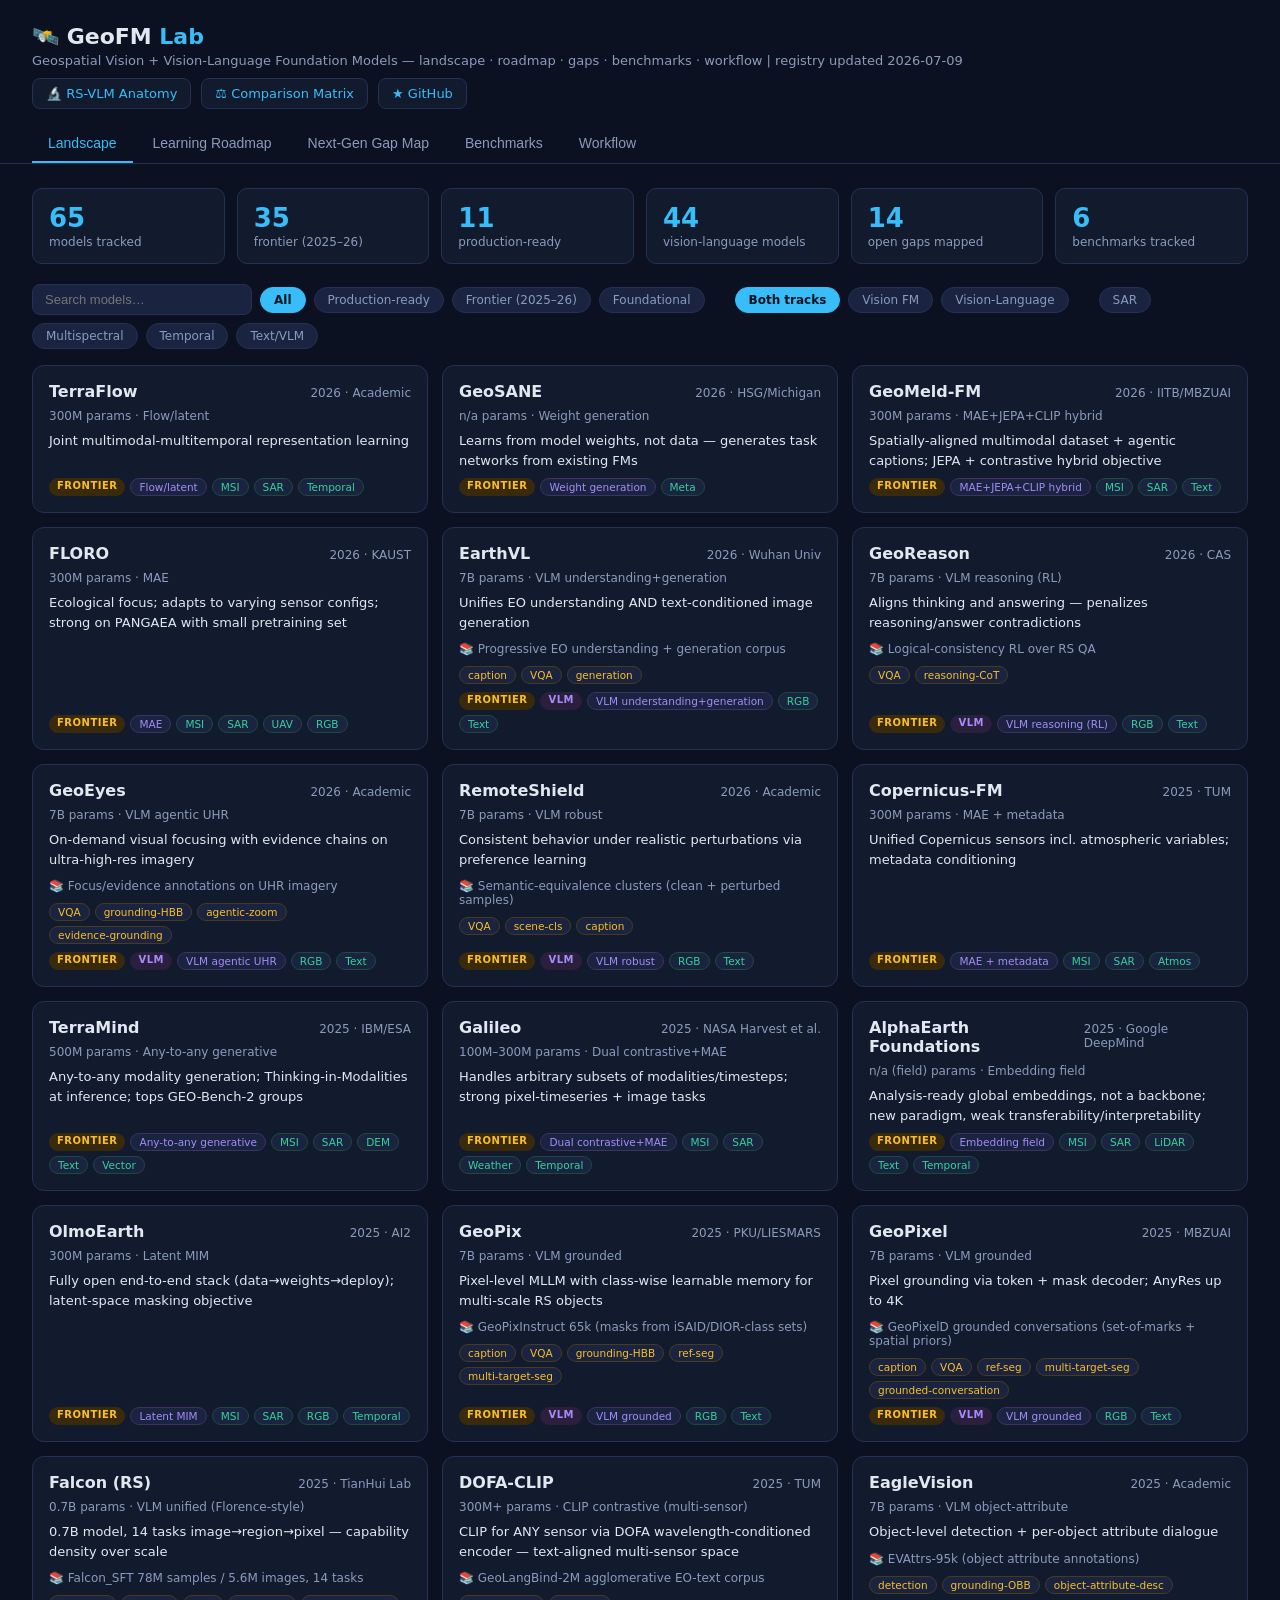
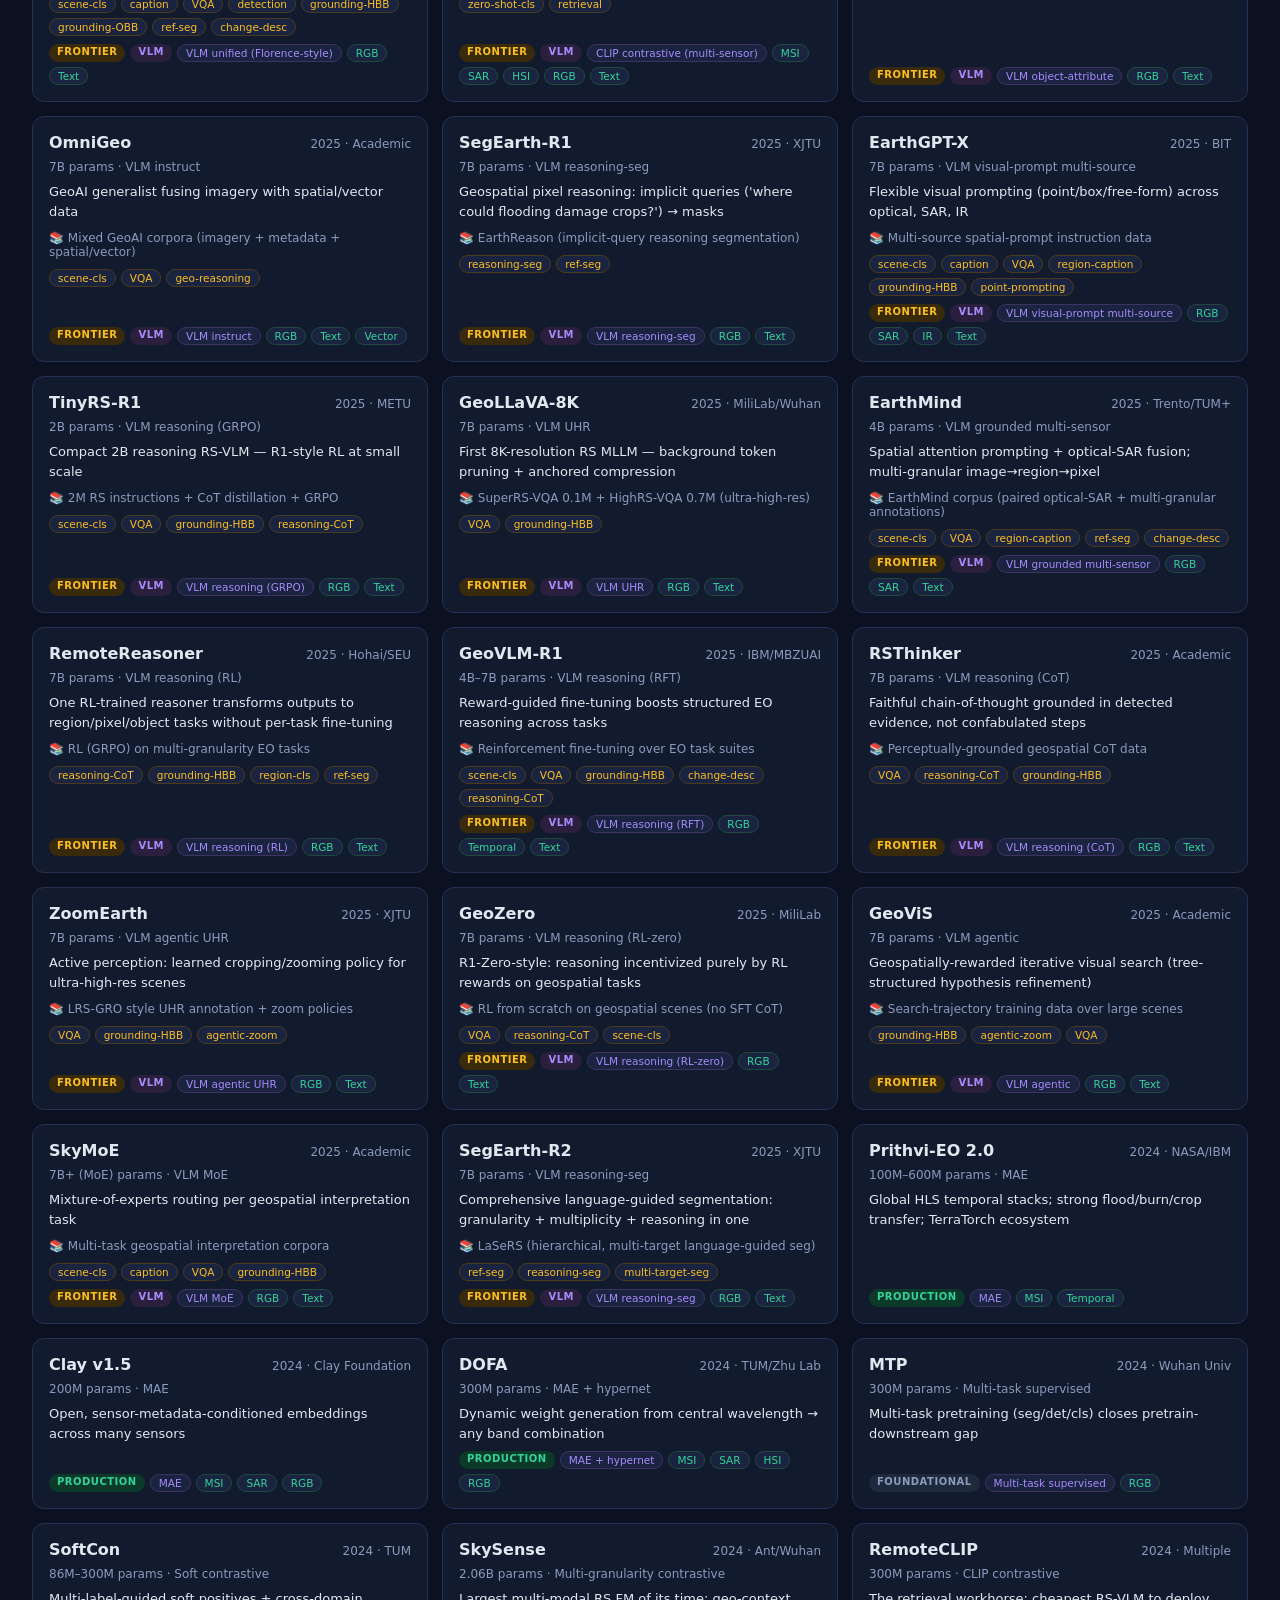
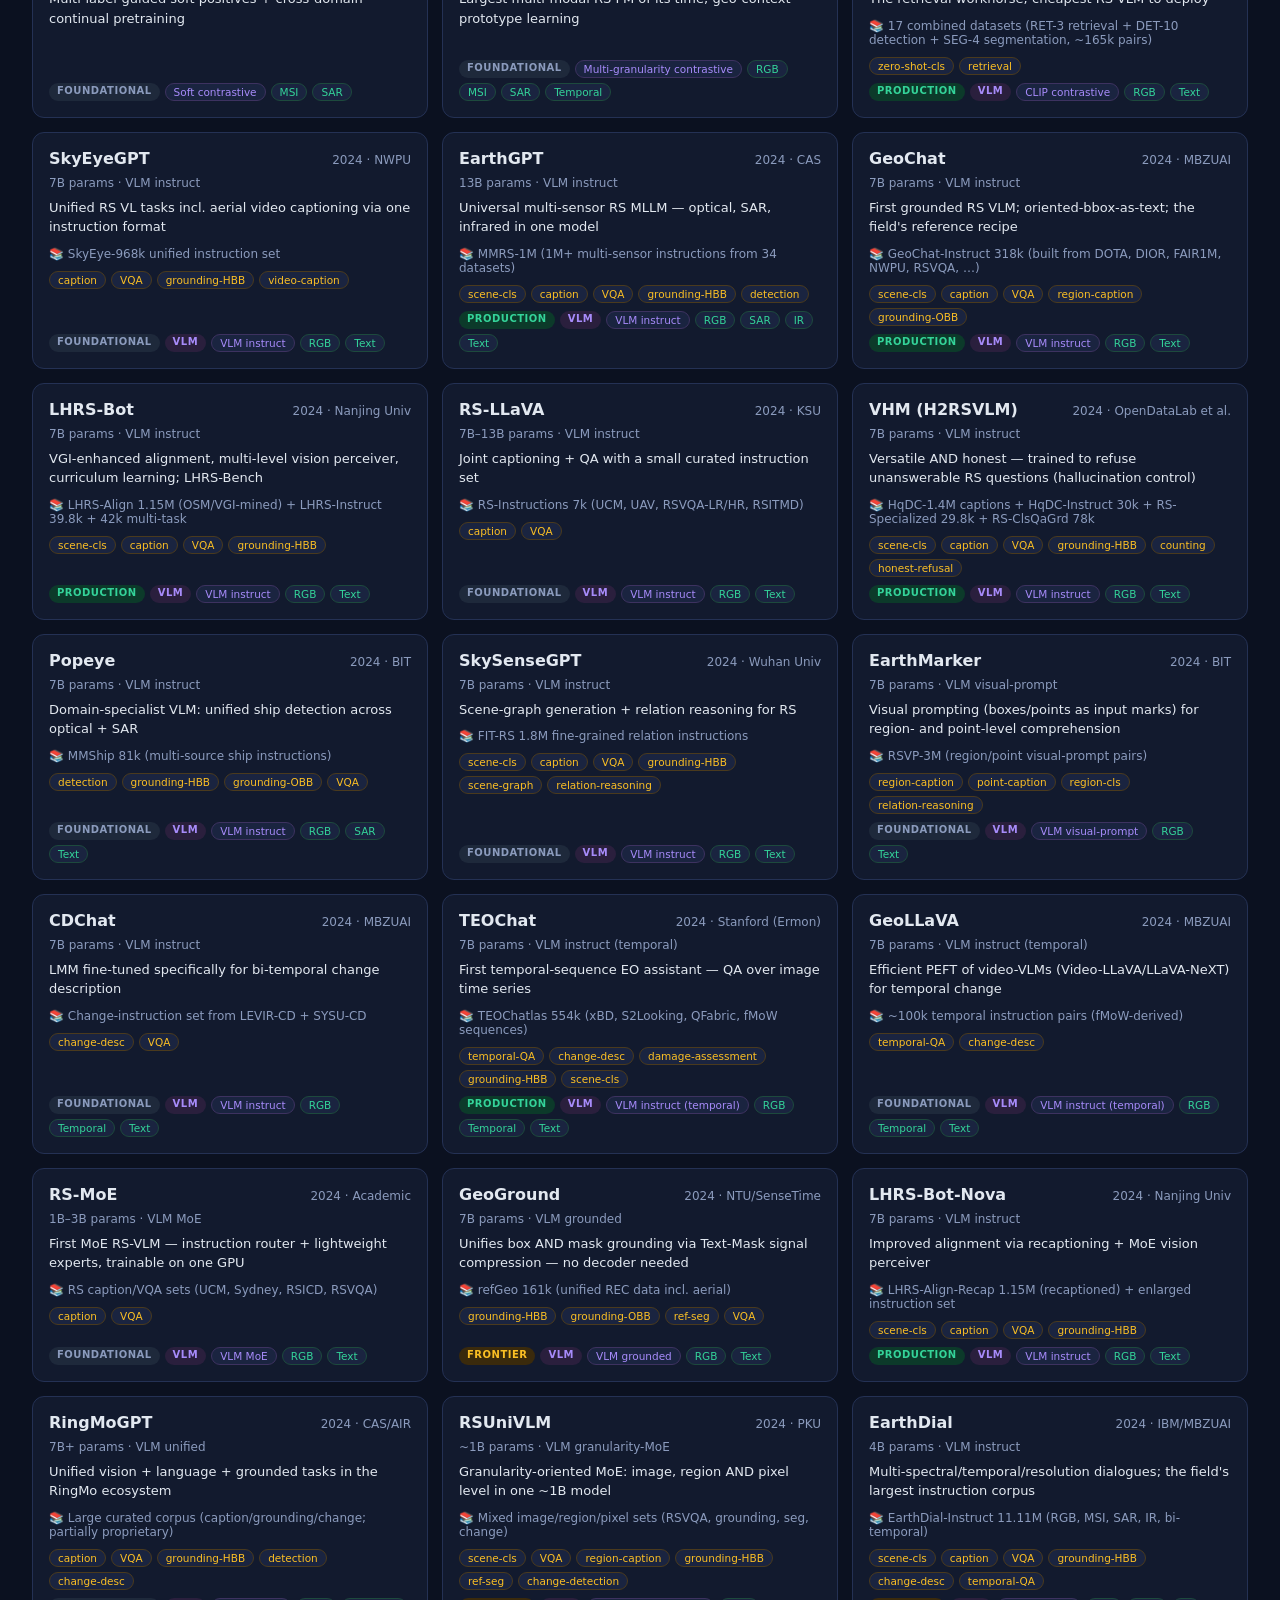
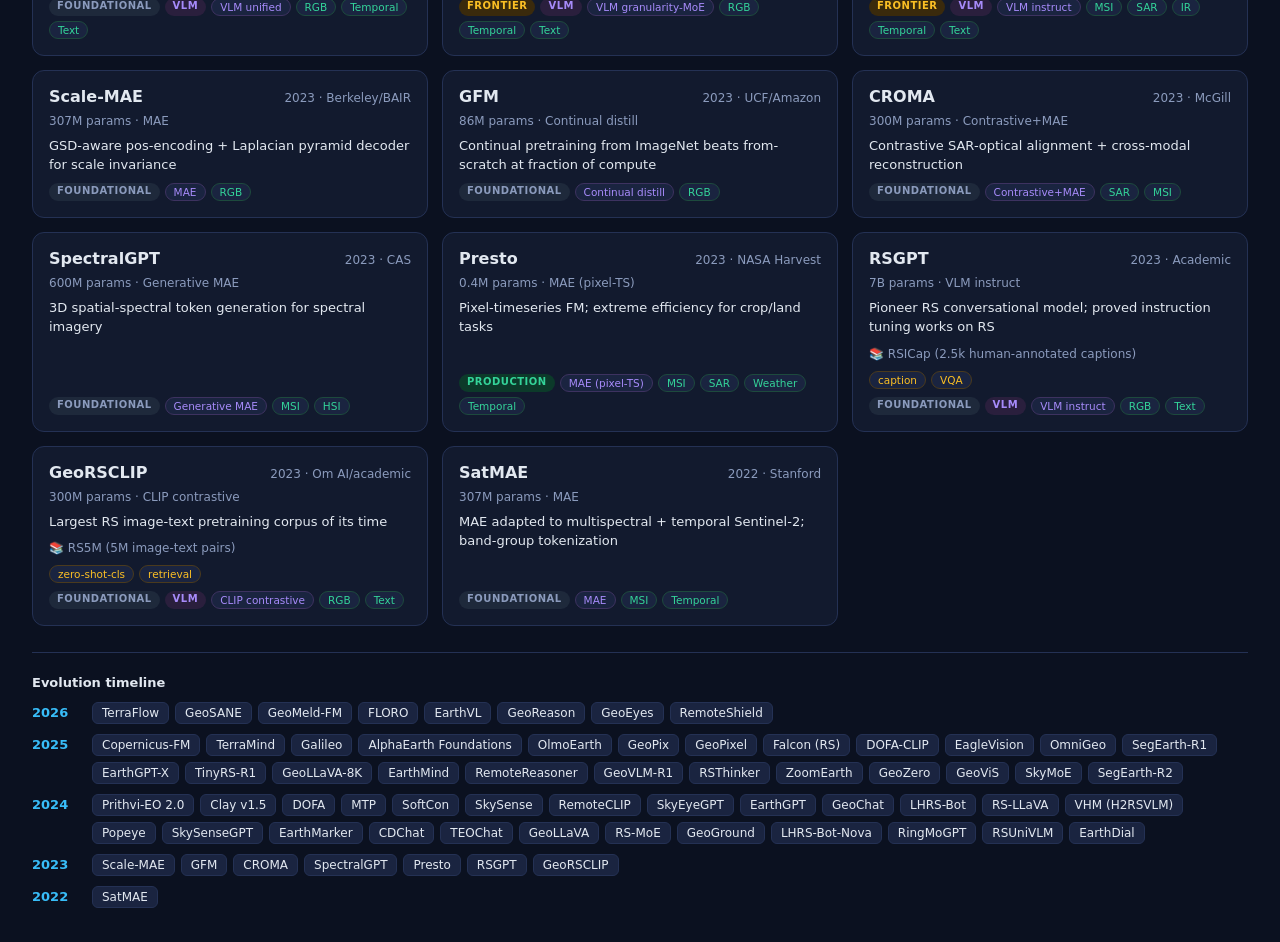
==== commit d581493e: "Expand registry to 44 GeoVLMs with datasets+tasks" ====
--- a/index.html
+++ b/index.html
@@ -292,7 +292,8 @@
     const r=await fetch("03-registry/models.json");
     if(r.ok){const j=await r.json();
       MODELS=j.models.map(m=>({name:m.name,year:m.year,org:m.org,params:m.params,paradigm:m.paradigm,
-        modalities:m.modalities,track:m.track,idea:m.idea||m.key_idea,status:m.status,link:m.link}));
+        modalities:m.modalities,track:m.track,idea:m.idea||m.key_idea,status:m.status,link:m.link,
+        tasks:m.tasks,datasets:m.datasets}));
       const s=document.querySelector(".sub");
       if(j.updated) s.textContent=s.textContent.split(" | ")[0]+" | registry updated "+j.updated;}
   }catch(e){/* file:// or offline — fallback stays */}
@@ -333,6 +334,8 @@
     <div class="top"><h3><a href="${m.link}" target="_blank">${m.name}</a></h3><span class="yr">${m.year} · ${m.org}</span></div>
     <div class="meta">${m.params} params · ${m.paradigm}</div>
     <div class="idea">${m.idea}</div>
+    ${m.datasets?`<div class="meta" style="margin-top:2px">📚 ${m.datasets}</div>`:''}
+    ${m.tasks?`<div class="tags" style="margin-top:2px">${m.tasks.map(t=>`<span class="tag" style="color:var(--amber);border-color:#4a3a1d">${t}</span>`).join("")}</div>`:''}
     <div class="tags">
       <span class="badge ${m.status}">${m.status}</span>
       ${m.track==="vlm"?'<span class="badge vlmb">VLM</span>':''}
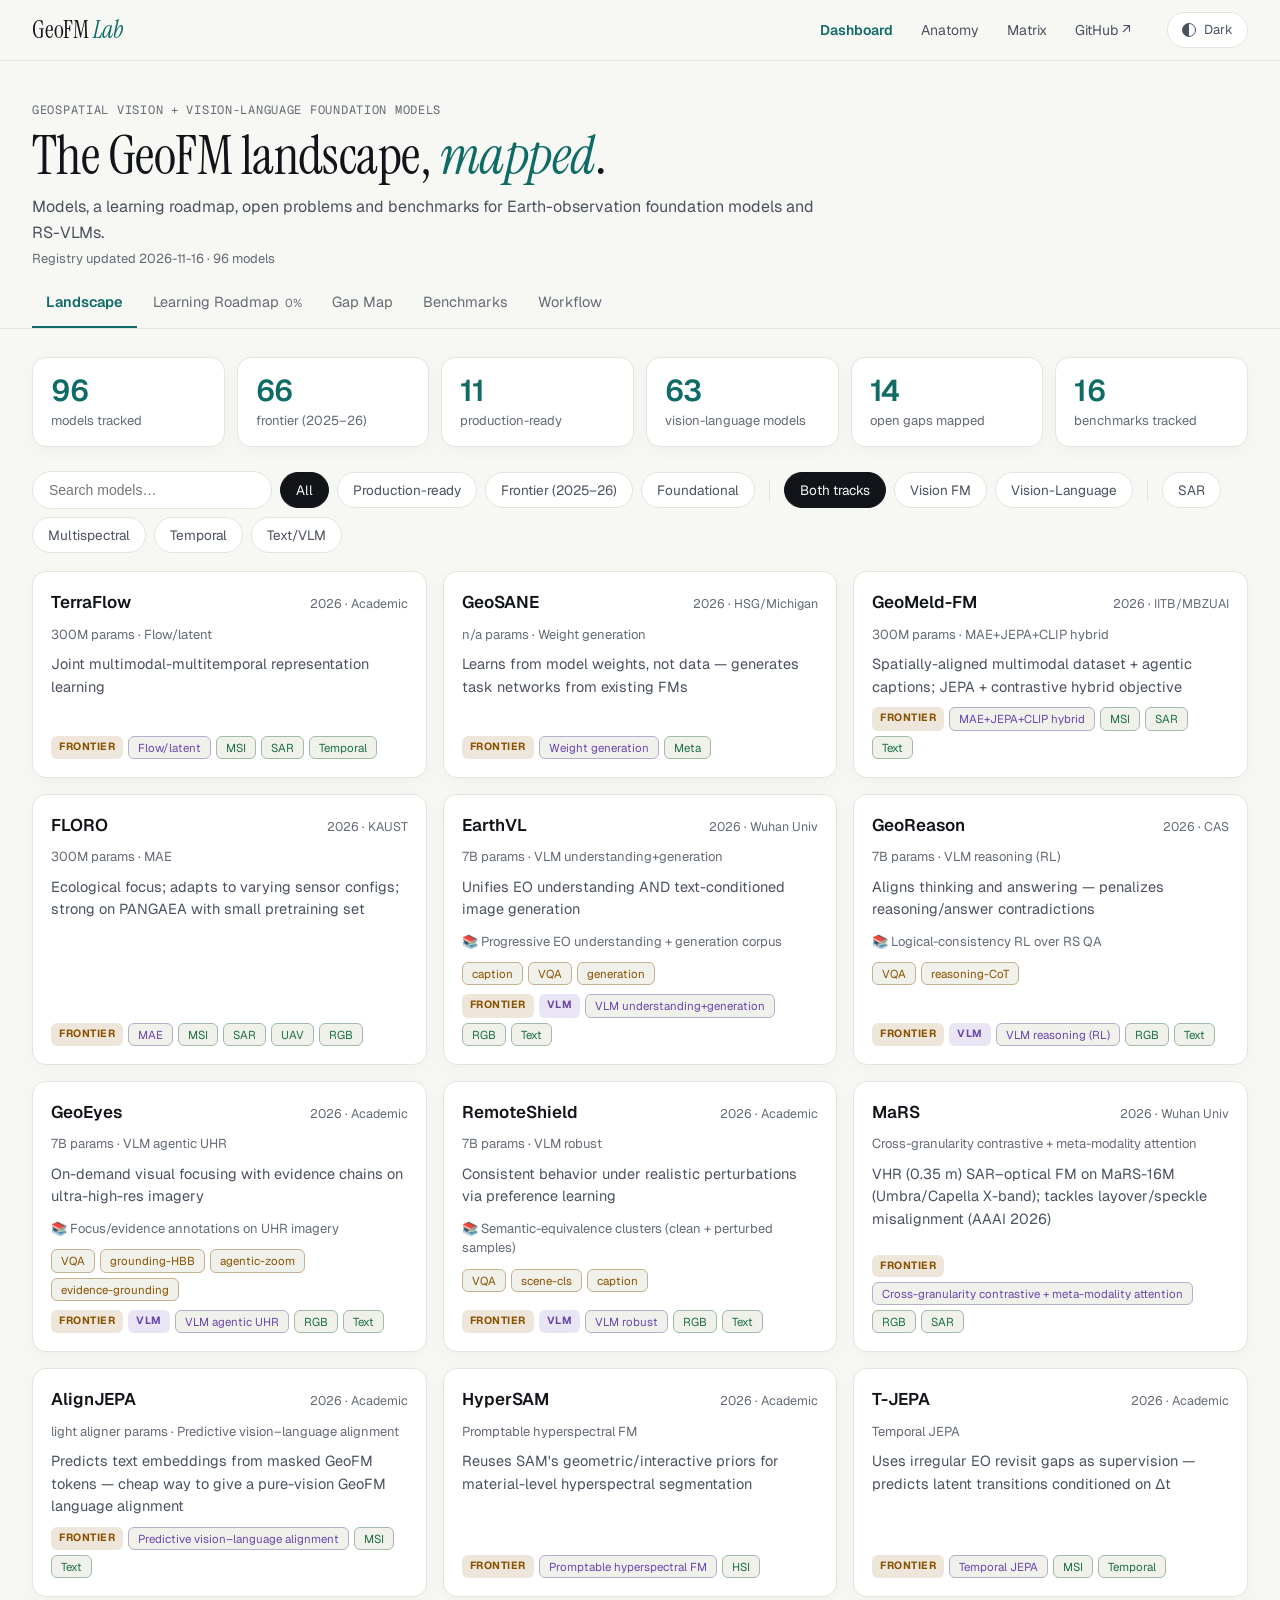
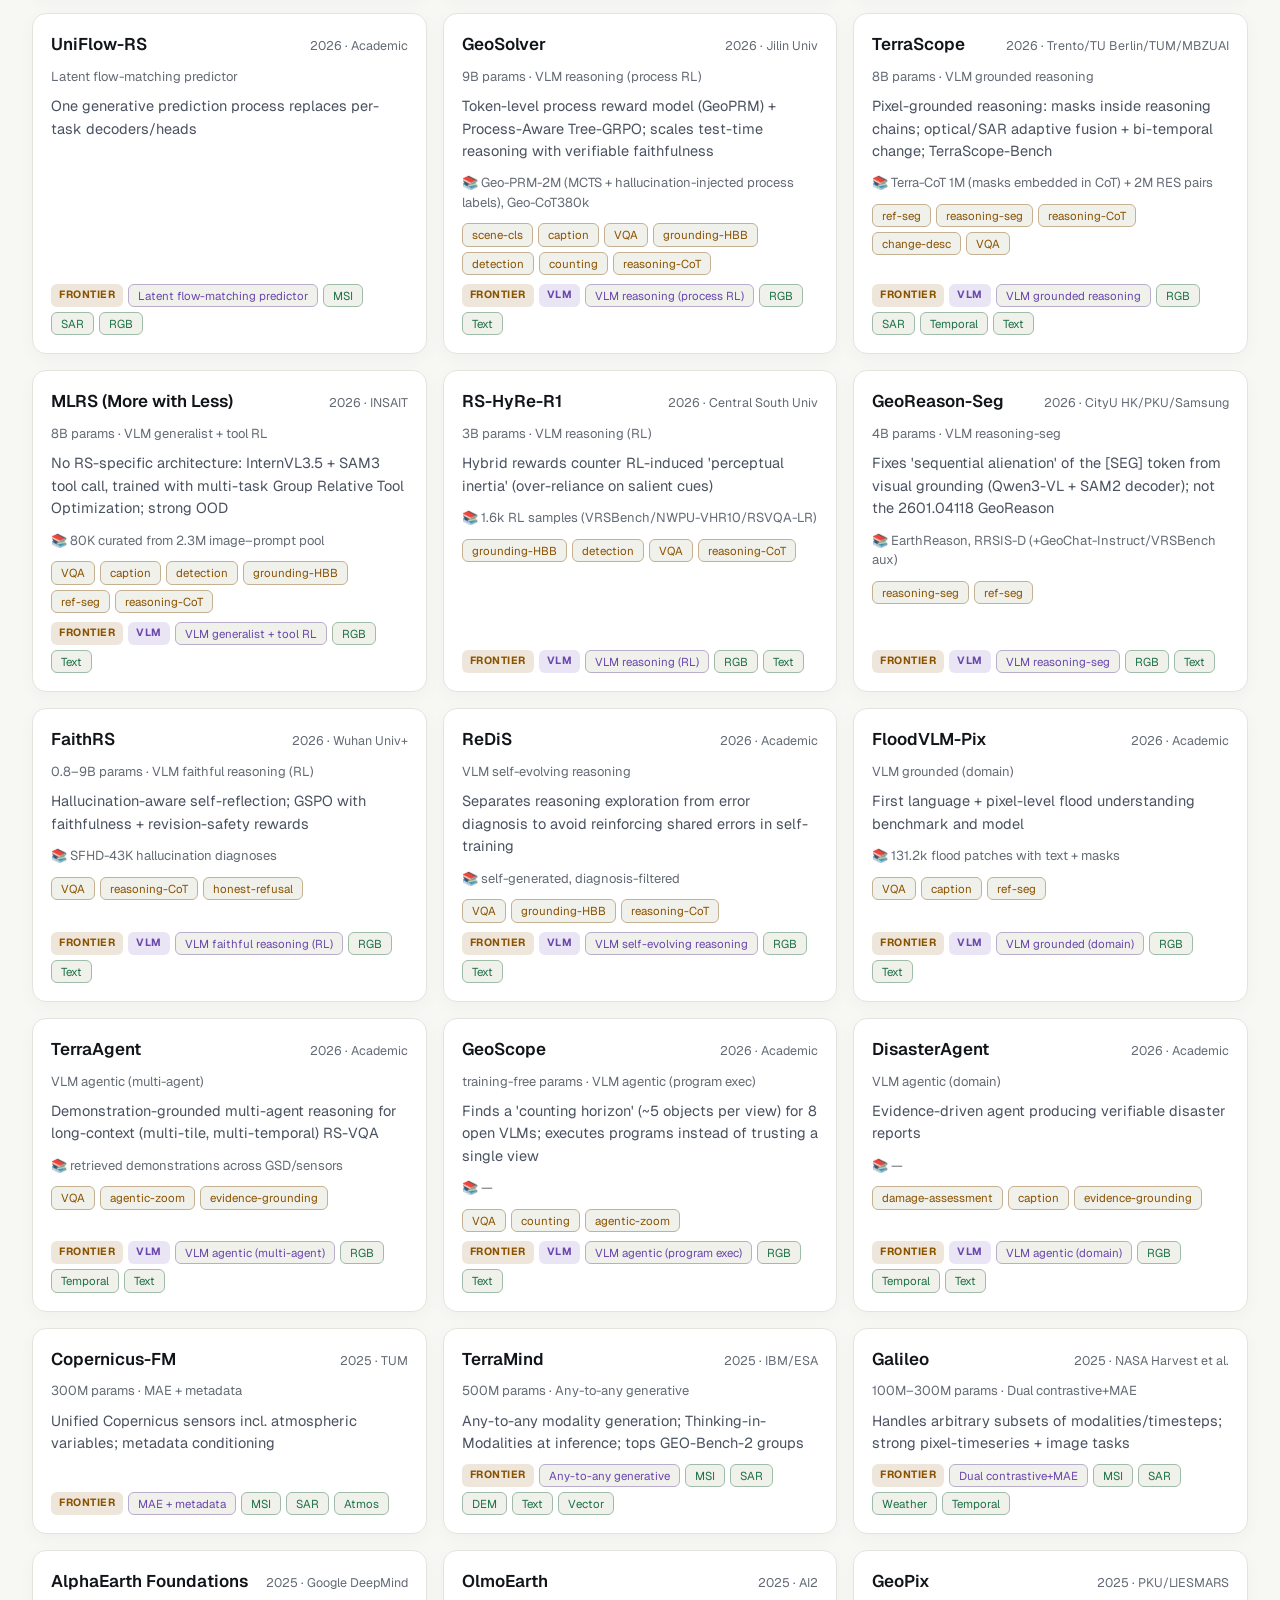
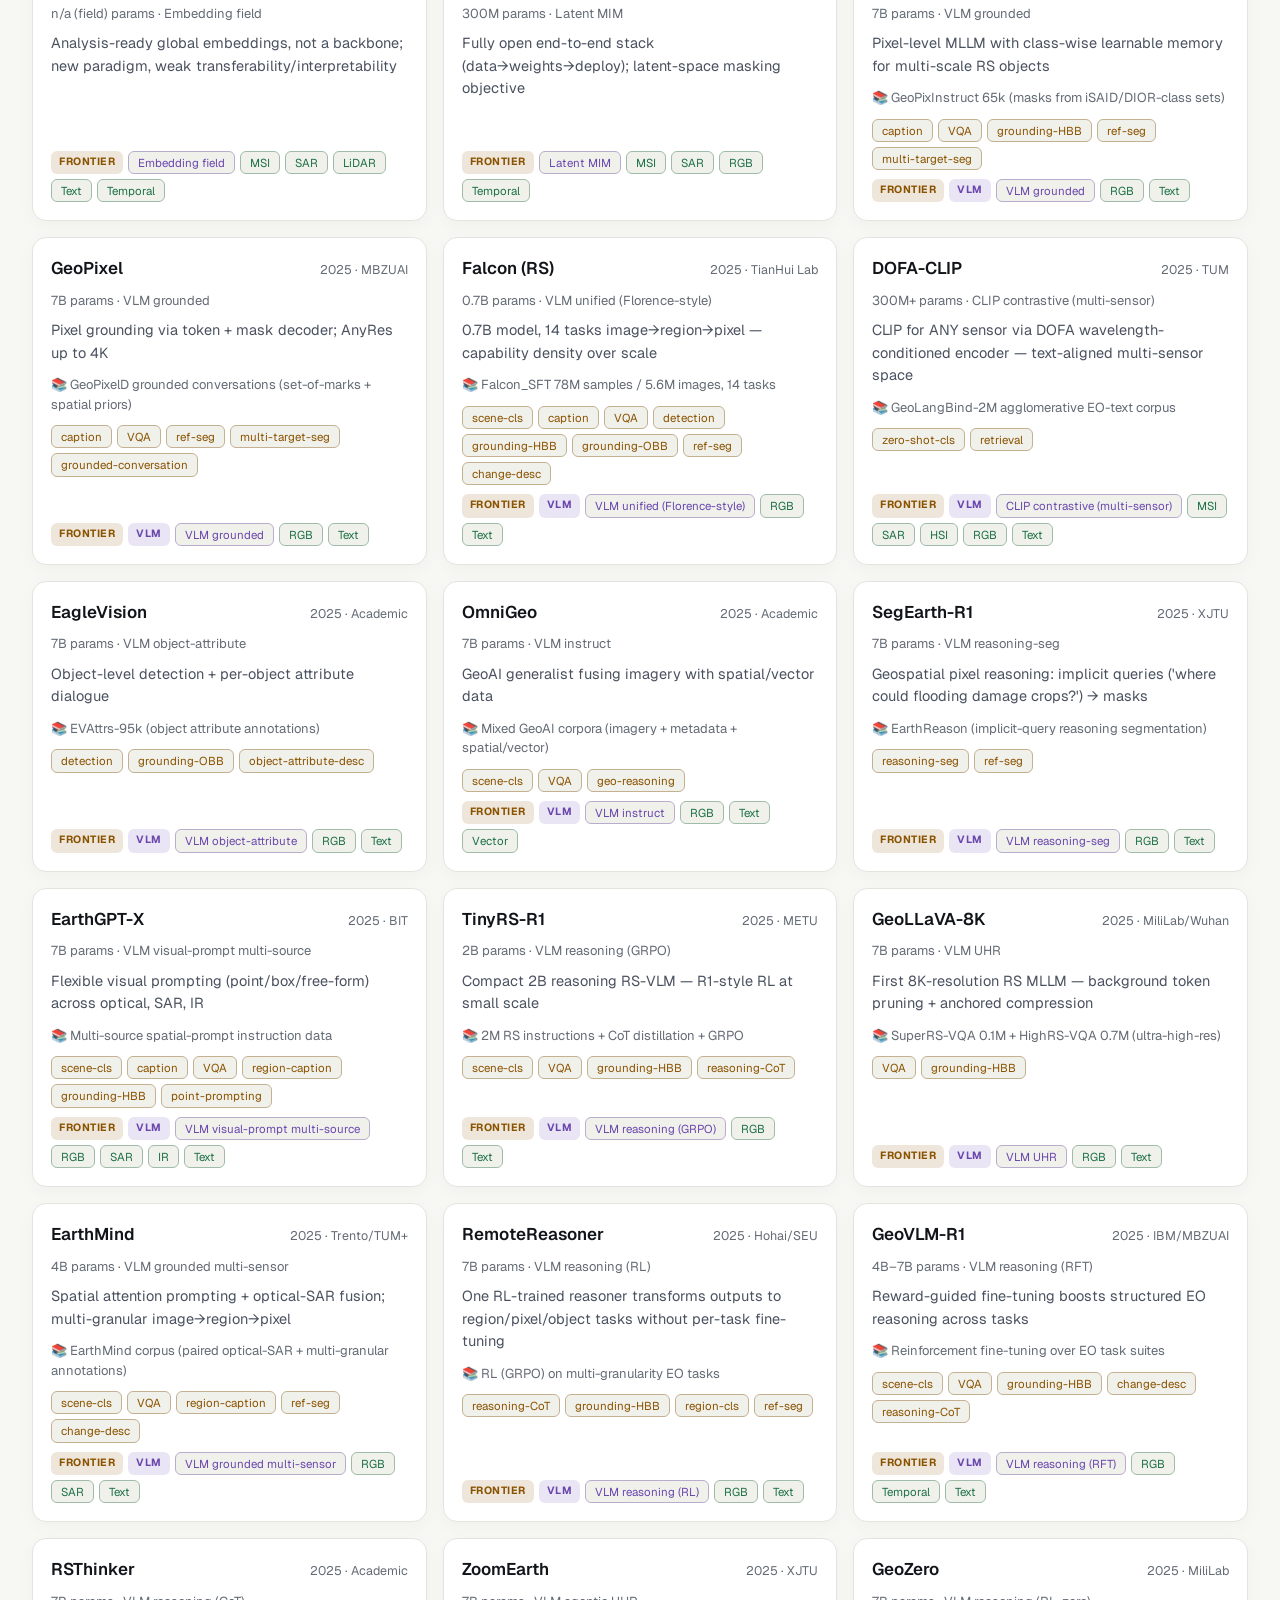
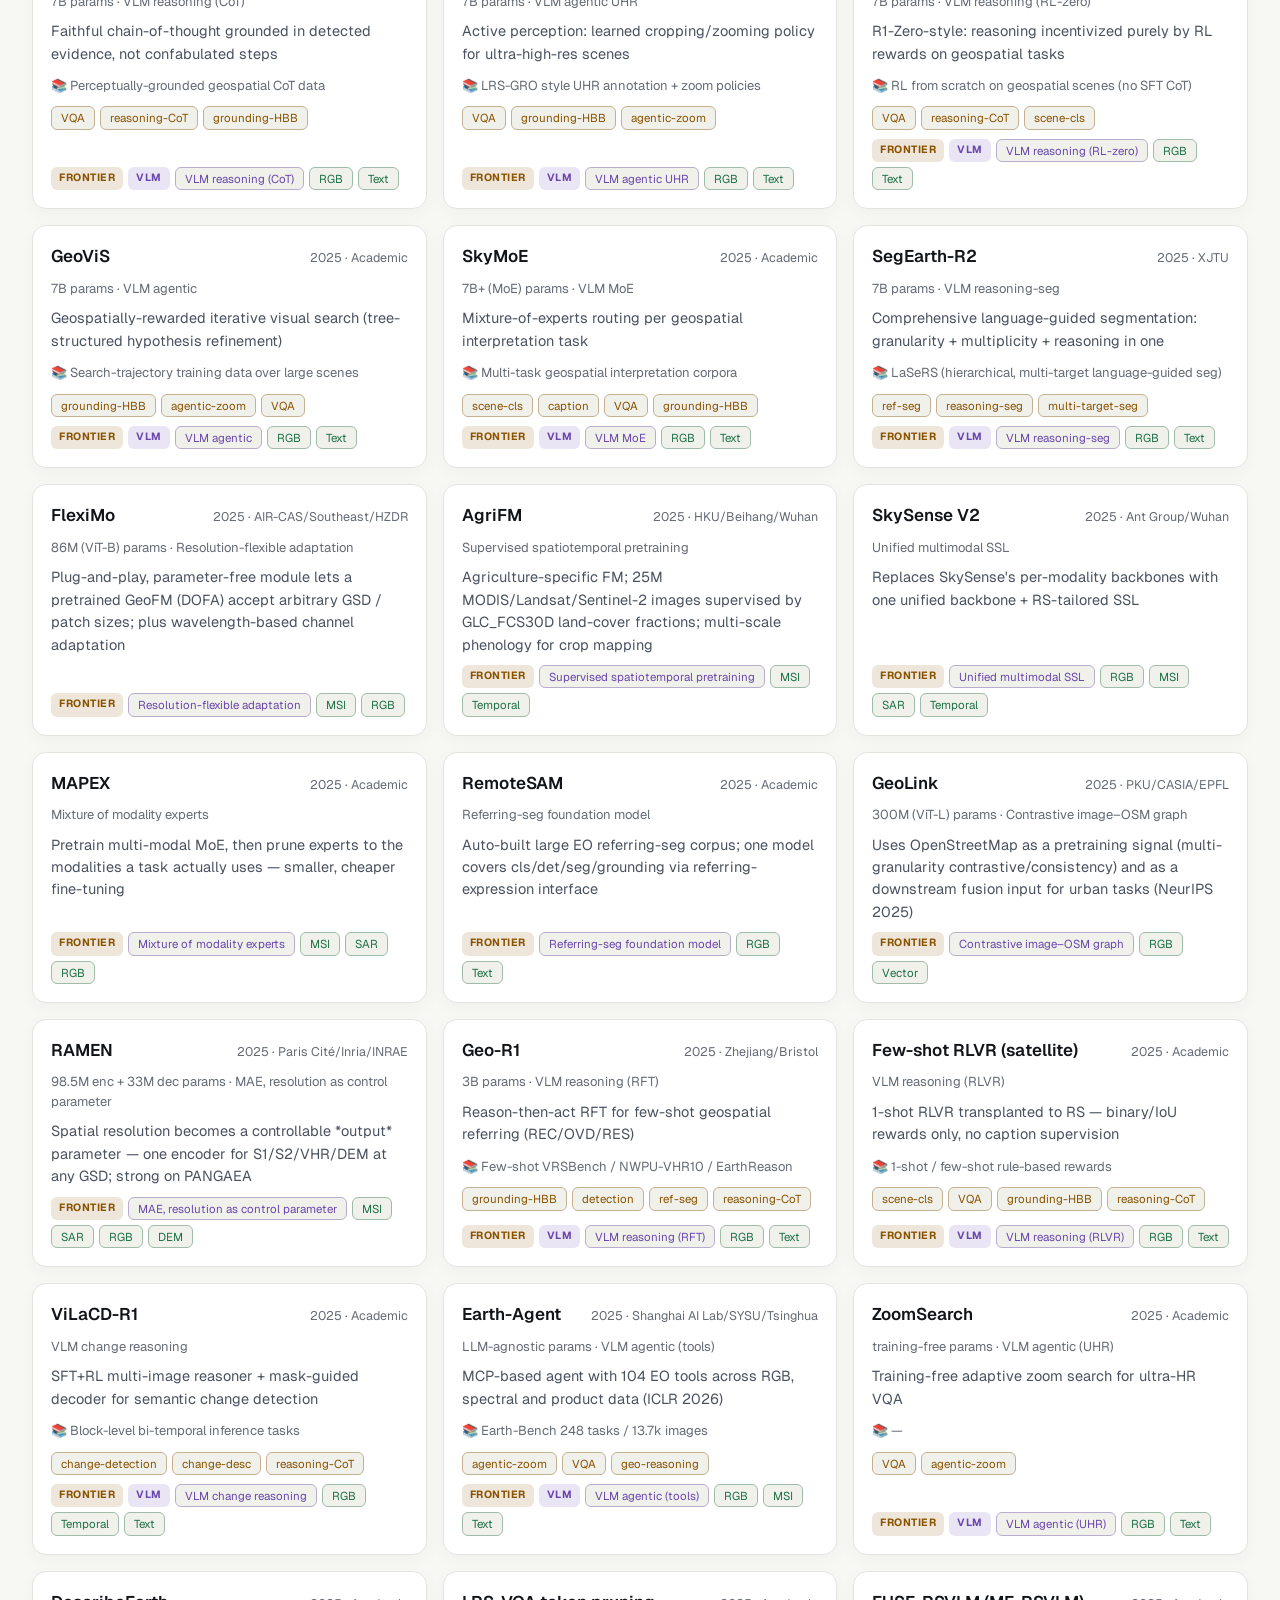
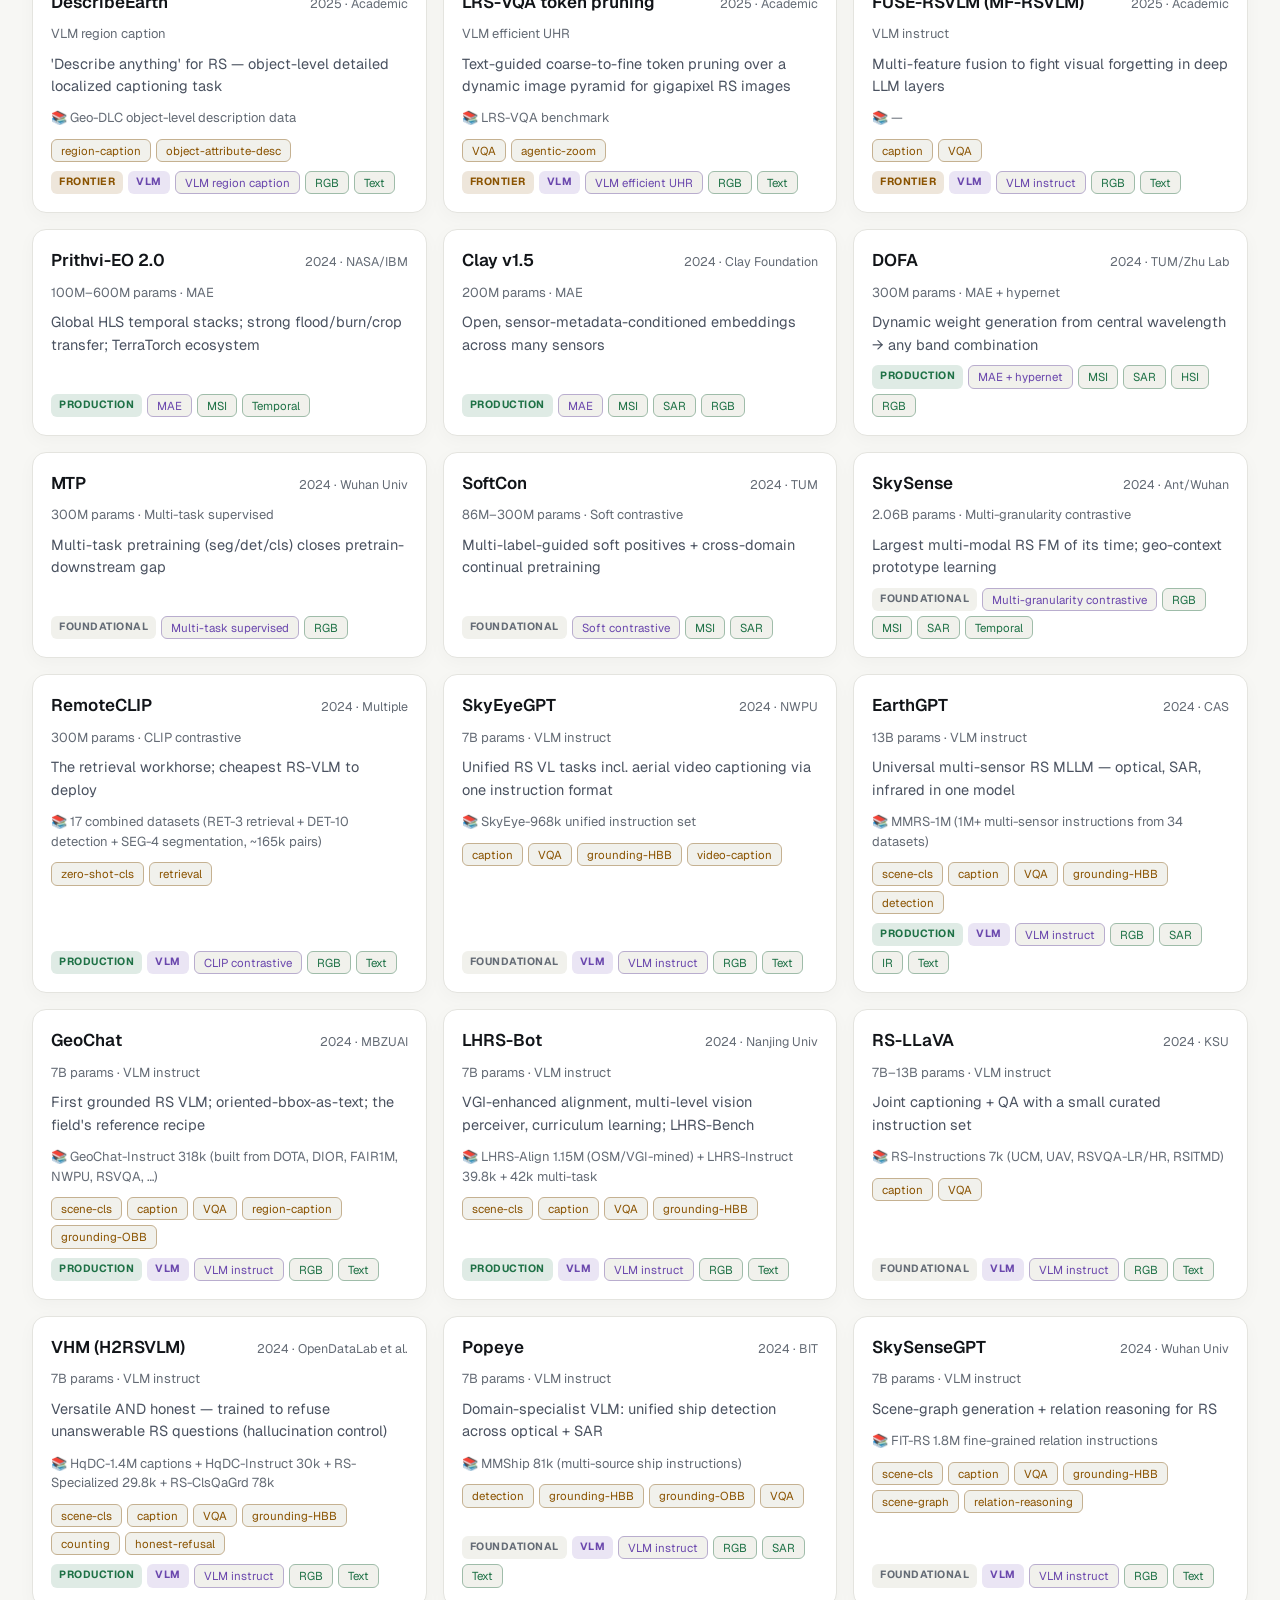
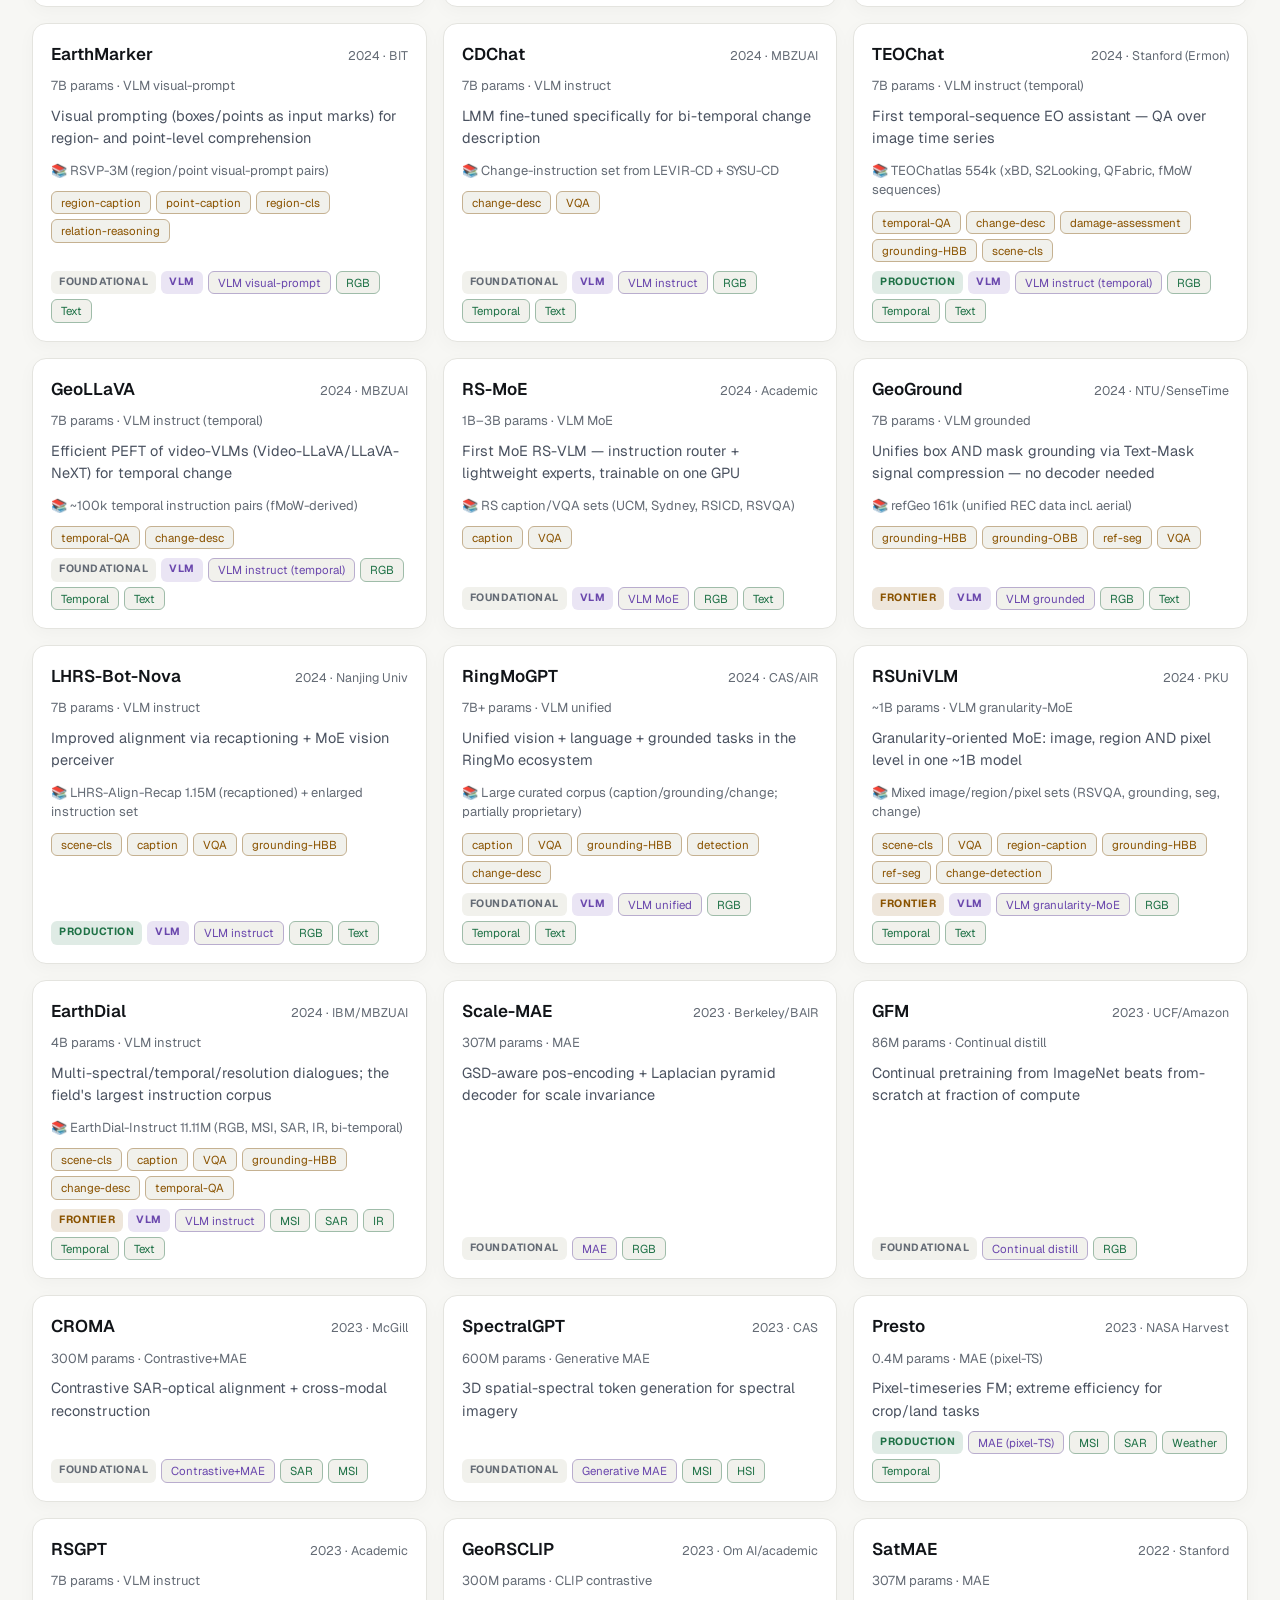
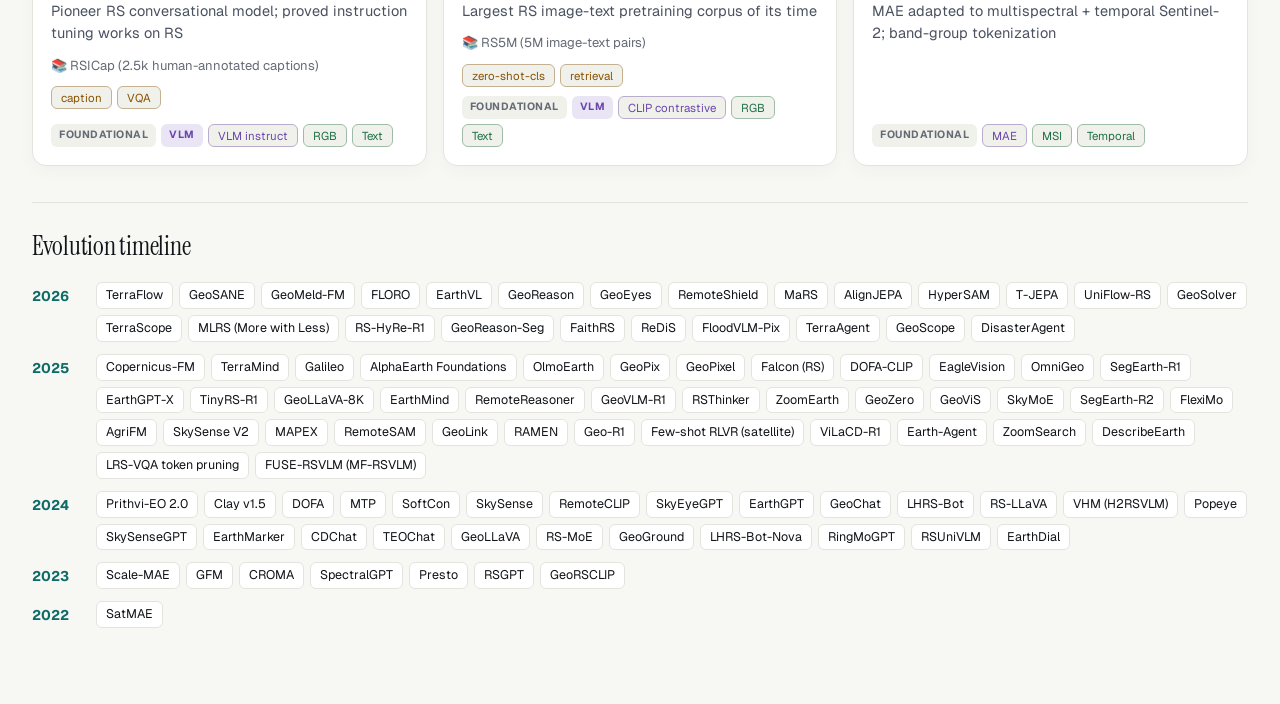
==== commit cc7f94d3: "Add 2025-26 GeoFMs/RS-VLMs and redesign site with light/dark theme Catalog (Nov 2026 scan): - Regist" ====
--- a/index.html
+++ b/index.html
@@ -4,114 +4,181 @@
 <meta charset="UTF-8">
 <meta name="viewport" content="width=device-width, initial-scale=1.0">
 <title>GeoFM Lab — Geospatial Foundation Models</title>
+<link rel="preconnect" href="https://fonts.googleapis.com">
+<link rel="preconnect" href="https://fonts.gstatic.com" crossorigin>
+<link rel="stylesheet" href="https://fonts.googleapis.com/css2?family=Geist:wght@300..700&family=Geist+Mono:wght@400;500&family=Instrument+Serif:ital@0;1&display=swap">
+<script>try{if(localStorage.getItem("geofm-theme")==="dark")document.documentElement.classList.add("dark")}catch(e){}</script>
 <style>
-  :root{
-    --bg:#0b1120; --panel:#121a2e; --panel2:#1a2440; --border:#243154;
-    --text:#e2e8f0; --muted:#8b9bbd; --accent:#38bdf8; --accent2:#34d399;
-    --amber:#fbbf24; --rose:#fb7185; --violet:#a78bfa;
-  }
   *{box-sizing:border-box;margin:0;padding:0}
-  body{background:var(--bg);color:var(--text);font-family:'Segoe UI',system-ui,sans-serif;min-height:100vh}
-  header{padding:24px 32px 0;display:flex;justify-content:space-between;align-items:flex-start;flex-wrap:wrap;gap:10px}
-  h1{font-size:22px;font-weight:700}
-  h1 span{color:var(--accent)}
-  .sub{color:var(--muted);font-size:13px;margin-top:4px}
-  .extlinks{display:flex;gap:10px;flex-wrap:wrap}
-  .extlinks a{color:var(--accent);font-size:13px;text-decoration:none;border:1px solid var(--border);border-radius:8px;padding:7px 13px;background:var(--panel)}
-  .extlinks a:hover{border-color:var(--accent)}
-  nav{display:flex;gap:4px;padding:16px 32px 0;border-bottom:1px solid var(--border);flex-wrap:wrap}
-  nav button{background:none;border:none;color:var(--muted);padding:10px 16px;font-size:14px;cursor:pointer;border-bottom:2px solid transparent}
-  nav button.active{color:var(--accent);border-bottom-color:var(--accent)}
-  nav button:hover{color:var(--text)}
-  main{padding:24px 32px;max-width:1400px;margin:0 auto}
+  body{background:var(--bg);color:var(--text);font-family:var(--font-sans);min-height:100vh;line-height:1.5}
+  .tabs{position:sticky;top:60px;z-index:40;background:var(--hdr-bg);backdrop-filter:blur(14px);-webkit-backdrop-filter:blur(14px);border-bottom:1px solid var(--border)}
+  .tabs .in{max-width:1400px;margin:0 auto;padding:0 32px;display:flex;gap:2px;overflow-x:auto;scrollbar-width:none}
+  .tabs .in::-webkit-scrollbar{display:none}
+  .tabs a{color:var(--muted);padding:13px 14px;font-size:14.5px;text-decoration:none;white-space:nowrap;border-bottom:2px solid transparent;transition:color .2s,border-color .2s}
+  .tabs a:hover{color:var(--text)}
+  .tabs a[aria-selected="true"]{color:var(--accent);border-bottom-color:var(--accent);font-weight:600}
+  .tabs .cnt{font-size:11.5px;color:var(--muted);margin-left:6px;font-weight:400}
+  main{padding:28px 32px 64px;max-width:1400px;margin:0 auto}
   .tab{display:none}.tab.active{display:block}
-  .stats{display:grid;grid-template-columns:repeat(auto-fit,minmax(160px,1fr));gap:12px;margin-bottom:20px}
-  .stat{background:var(--panel);border:1px solid var(--border);border-radius:10px;padding:14px 16px}
-  .stat .n{font-size:26px;font-weight:700;color:var(--accent)}
-  .stat .l{font-size:12px;color:var(--muted);margin-top:2px}
-  .filters{display:flex;flex-wrap:wrap;gap:8px;margin-bottom:16px;align-items:center}
-  .chip{background:var(--panel2);border:1px solid var(--border);color:var(--muted);border-radius:16px;padding:5px 13px;font-size:12px;cursor:pointer}
-  .chip.on{background:var(--accent);color:#04121f;border-color:var(--accent);font-weight:600}
-  input[type=search]{background:var(--panel2);border:1px solid var(--border);color:var(--text);border-radius:8px;padding:7px 12px;font-size:13px;width:220px}
-  .grid{display:grid;grid-template-columns:repeat(auto-fill,minmax(330px,1fr));gap:14px}
-  .card{background:var(--panel);border:1px solid var(--border);border-radius:12px;padding:16px;display:flex;flex-direction:column;gap:8px}
-  .card .top{display:flex;justify-content:space-between;align-items:baseline}
-  .card h3{font-size:16px}
+  .stats{display:grid;grid-template-columns:repeat(6,minmax(0,1fr));gap:12px;margin-bottom:24px}
+  .stat{background:var(--panel);border:1px solid var(--border);border-radius:var(--radius-card);padding:16px 18px}
+  .stat .n{font-size:30px;font-weight:600;color:var(--accent);letter-spacing:-.02em;line-height:1.1}
+  .stat .l{font-size:13px;color:var(--muted);margin-top:4px}
+  .filters{display:flex;flex-wrap:wrap;gap:8px;margin-bottom:18px;align-items:center}
+  .filters .sep{width:1px;height:22px;background:var(--border);margin:0 6px}
+  .chip{border:1px solid var(--border);cursor:pointer}
+  input[type=search]{border:1px solid var(--border);color:var(--text);width:240px}
+  .grid{display:grid;grid-template-columns:repeat(auto-fill,minmax(340px,1fr));gap:16px}
+  .card{background:var(--panel);border:1px solid var(--border);border-radius:var(--radius-card);padding:18px;display:flex;flex-direction:column;gap:9px;transition:transform .3s cubic-bezier(.2,.7,.2,1),border-color .3s,box-shadow .3s}
+  .card:hover{transform:translateY(-3px);border-color:var(--accent);box-shadow:var(--shadow-lift)}
+  .card .top{display:flex;justify-content:space-between;align-items:baseline;gap:10px}
+  .card h3{font-size:17px;font-weight:600}
   .card h3 a{color:var(--text);text-decoration:none}
   .card h3 a:hover{color:var(--accent)}
-  .yr{color:var(--muted);font-size:12px}
-  .meta{font-size:12px;color:var(--muted)}
-  .idea{font-size:13px;line-height:1.5}
+  .yr{color:var(--muted);font-size:12.5px;text-align:right}
+  .meta{font-size:13px;color:var(--muted)}
+  .idea{font-size:14.5px;line-height:1.55;color:var(--i2)}
   .tags{display:flex;flex-wrap:wrap;gap:5px;margin-top:auto}
-  .tag{font-size:10.5px;padding:2px 8px;border-radius:10px;background:var(--panel2);border:1px solid var(--border);color:var(--muted)}
-  .tag.mod{color:var(--accent2);border-color:#1d4a3d}
-  .tag.par{color:var(--violet);border-color:#3d3260}
-  .badge{font-size:10px;padding:2px 8px;border-radius:10px;font-weight:700;text-transform:uppercase;letter-spacing:.5px}
-  .badge.production{background:#0c3a2a;color:var(--accent2)}
-  .badge.frontier{background:#3a2a0c;color:var(--amber)}
-  .badge.foundational{background:#1e293b;color:var(--muted)}
-  .badge.vlmb{background:#2a1f3d;color:var(--violet)}
-  .timeline{margin:26px 0 8px;border-top:1px solid var(--border);padding-top:18px}
-  .tl-row{display:flex;gap:8px;align-items:flex-start;margin-bottom:10px}
-  .tl-year{width:52px;color:var(--accent);font-weight:700;font-size:13px;flex-shrink:0;padding-top:3px}
+  .tag{font-size:11.5px;padding:2px 9px;border-radius:6px;background:var(--panel2);border:1px solid var(--border);color:var(--muted)}
+  .tag.task{color:var(--amber);border-color:color-mix(in srgb,var(--amber) 35%,var(--border))}
+  .tag.mod{color:var(--accent2);border-color:color-mix(in srgb,var(--accent2) 35%,var(--border))}
+  .tag.par{color:var(--violet);border-color:color-mix(in srgb,var(--violet) 35%,var(--border))}
+  .badge{font-size:10.5px;padding:3px 8px;border-radius:6px;font-weight:700;text-transform:uppercase;letter-spacing:.5px;white-space:nowrap}
+  .badge.production{background:color-mix(in srgb,var(--accent2) 14%,transparent);color:var(--accent2)}
+  .badge.frontier{background:color-mix(in srgb,var(--amber) 14%,transparent);color:var(--amber)}
+  .badge.foundational{background:var(--panel2);color:var(--muted)}
+  .badge.vlmb{background:color-mix(in srgb,var(--violet) 14%,transparent);color:var(--violet)}
+  .badge.agentb{background:color-mix(in srgb,var(--rose) 12%,transparent);color:var(--rose)}
+  .badge.conv{background:var(--tint);color:var(--acink)}
+  .timeline{margin:36px 0 8px;border-top:1px solid var(--border);padding-top:24px}
+  .timeline h2{font-size:26px;margin-bottom:16px}
+  .tl-row{display:flex;gap:12px;align-items:flex-start;margin-bottom:12px}
+  .tl-year{width:52px;color:var(--accent);font-weight:700;font-size:14px;flex-shrink:0;padding-top:4px}
   .tl-items{display:flex;flex-wrap:wrap;gap:6px}
-  .tl-item{font-size:12px;background:var(--panel2);border:1px solid var(--border);border-radius:6px;padding:3px 9px;color:var(--text)}
-  .phase{background:var(--panel);border:1px solid var(--border);border-radius:12px;padding:18px;margin-bottom:14px}
-  .phase-head{display:flex;justify-content:space-between;align-items:center;cursor:pointer}
-  .phase h3{font-size:15px}
-  .phase .pct{font-size:12px;color:var(--muted)}
-  .bar{height:5px;background:var(--panel2);border-radius:3px;margin:10px 0;overflow:hidden}
-  .bar i{display:block;height:100%;background:linear-gradient(90deg,var(--accent),var(--accent2));border-radius:3px;transition:width .3s}
-  .items{margin-top:6px}
-  .item{display:flex;gap:10px;align-items:flex-start;padding:7px 4px;border-radius:6px;font-size:13.5px;cursor:pointer;line-height:1.45}
+  .tl-item{font-size:12.5px;background:var(--panel);border:1px solid var(--border);border-radius:6px;padding:3px 9px;color:var(--text)}
+  /* roadmap */
+  .rm-top{display:grid;grid-template-columns:minmax(0,1.3fr) minmax(0,1fr);gap:16px;margin-bottom:22px}
+  .rm-card{background:var(--panel);border:1px solid var(--border);border-radius:var(--radius-card);padding:20px 22px}
+  .rm-card .big{font-size:40px;font-weight:600;letter-spacing:-.03em;color:var(--accent);line-height:1;margin-bottom:12px}
+  .rm-card .big small{font-size:15px;color:var(--muted);font-weight:400;letter-spacing:0;margin-left:6px}
+  .rm-card .lbl{font-family:var(--font-mono);font-size:11.5px;letter-spacing:.06em;text-transform:uppercase;color:var(--muted);margin-bottom:10px}
+  .tracks{display:flex;gap:16px;flex-wrap:wrap;margin-top:14px;font-size:13px;color:var(--muted)}
+  .tracks b{color:var(--text);font-weight:600}
+  .next-btn{display:block;width:100%;text-align:left;background:var(--tint);color:var(--acink);border:1px solid color-mix(in srgb,var(--accent) 30%,var(--border));border-radius:12px;padding:12px 14px;font:inherit;font-size:14.5px;line-height:1.45;cursor:pointer;margin-top:4px}
+  .next-btn:hover{border-color:var(--accent)}
+  .next-btn .ph{display:block;font-size:12px;opacity:.8;margin-bottom:2px}
+  .track-lbl{font-family:var(--font-mono);font-size:11.5px;letter-spacing:.06em;text-transform:uppercase;color:var(--muted);margin:26px 0 10px}
+  .track-lbl.first{margin-top:0}
+  .phase{background:var(--panel);border:1px solid var(--border);border-radius:var(--radius-card);margin-bottom:10px;overflow:hidden}
+  .phase-head{display:flex;align-items:center;gap:14px;width:100%;background:none;border:0;color:inherit;font:inherit;text-align:left;cursor:pointer;padding:16px 20px}
+  .phase-head:hover h3{color:var(--accent)}
+  .phase h3{font-size:16px;font-weight:600;flex:1;transition:color .2s}
+  .phase h3 .w{font-size:13px;color:var(--muted);font-weight:400;margin-left:6px}
+  .phase .pct{font-size:13px;color:var(--muted);white-space:nowrap}
+  .ring{--p:0;width:34px;height:34px;border-radius:50%;flex:none;display:grid;place-items:center;font-size:10.5px;font-weight:700;color:var(--accent);
+    background:radial-gradient(closest-side,var(--panel) 76%,transparent 78%),conic-gradient(var(--accent) calc(var(--p)*1%),var(--panel2) 0)}
+  .phase.complete .ring{color:var(--on-ac);background:var(--accent)}
+  .chev{width:8px;height:8px;border-right:1.5px solid var(--muted);border-bottom:1.5px solid var(--muted);transform:rotate(45deg) translateY(-2px);transition:transform .25s;flex:none}
+  .phase.open .chev{transform:rotate(225deg) translateY(-1px)}
+  .items{display:none;padding:0 16px 14px 68px}
+  .phase.open .items{display:block}
+  .bar{height:6px;background:var(--panel2);border-radius:3px;overflow:hidden}
+  .bar i{display:block;height:100%;background:var(--accent);border-radius:3px;transition:width .3s}
+  .item{display:flex;gap:10px;align-items:flex-start;padding:8px 8px;border-radius:8px;font-size:14.5px;cursor:pointer;line-height:1.5;color:var(--i2)}
   .item:hover{background:var(--panel2)}
-  .item input{margin-top:3px;accent-color:var(--accent2);cursor:pointer}
+  .item input{margin-top:4px;accent-color:var(--accent);cursor:pointer;width:16px;height:16px;flex:none}
   .item.done label{color:var(--muted);text-decoration:line-through}
+  .item.next{background:var(--tint);color:var(--acink)}
+  .item .nx{font-size:10.5px;font-weight:700;text-transform:uppercase;letter-spacing:.5px;background:var(--accent);color:var(--on-ac);border-radius:5px;padding:1px 6px;margin-right:6px;white-space:nowrap}
   .item label{cursor:pointer}
   .item .k{color:var(--accent);font-weight:600}
-  .gap{background:var(--panel);border:1px solid var(--border);border-left:3px solid var(--rose);border-radius:10px;padding:15px 18px;margin-bottom:12px}
-  .gap h3{font-size:14.5px;margin-bottom:5px}
-  .gap p{font-size:13px;color:var(--muted);line-height:1.55}
-  .gap .opp{color:var(--accent2);font-size:13px;margin-top:6px;display:block}
-  .flow{display:grid;grid-template-columns:repeat(auto-fit,minmax(250px,1fr));gap:14px}
-  .step{background:var(--panel);border:1px solid var(--border);border-radius:12px;padding:18px}
-  .step .num{width:28px;height:28px;border-radius:50%;background:var(--accent);color:#04121f;font-weight:700;display:flex;align-items:center;justify-content:center;font-size:14px;margin-bottom:10px}
-  .step h3{font-size:14.5px;margin-bottom:6px}
-  .step p{font-size:12.5px;color:var(--muted);line-height:1.55}
-  .step code{background:var(--panel2);padding:1px 6px;border-radius:4px;font-size:11.5px;color:var(--accent)}
-  .note{background:var(--panel2);border:1px solid var(--border);border-radius:10px;padding:14px 18px;font-size:13px;color:var(--muted);line-height:1.6;margin-top:18px}
+  /* gaps */
+  .thesis{background:var(--panel);border:1px solid color-mix(in srgb,var(--accent) 40%,var(--border));border-radius:var(--radius-card);padding:24px 26px 24px 30px;margin-bottom:28px;box-shadow:var(--shadow-lift);position:relative;overflow:hidden}
+  .thesis::before{content:"";position:absolute;inset:0 auto 0 0;width:4px;background:var(--accent)}
+  .thesis h3{font-family:var(--font-display);font-weight:var(--display-weight);letter-spacing:var(--display-tracking);font-size:30px;line-height:1.1;margin:8px 0 10px}
+  html.dark .thesis h3{font-size:22px}
+  .thesis h3 em{color:var(--accent)}
+  .thesis p{font-size:15px;line-height:1.65;color:var(--i2);max-width:92ch}
+  .thesis p + p{margin-top:8px}
+  .thesis .links{display:flex;gap:8px;flex-wrap:wrap;margin-top:16px}
+  .thesis .links a{font-size:13.5px;text-decoration:none;color:var(--acink);background:var(--tint);border-radius:999px;padding:7px 13px}
+  .thesis .links a:hover{background:color-mix(in srgb,var(--accent) 22%,transparent)}
+  .gap-group{margin-bottom:30px}
+  .gap-group > h3{font-family:var(--font-mono);font-size:11.5px;letter-spacing:.06em;text-transform:uppercase;color:var(--muted);font-weight:500;margin-bottom:12px}
+  .gap-grid{display:grid;grid-template-columns:repeat(auto-fill,minmax(440px,1fr));gap:14px}
+  .gap{background:var(--panel);border:1px solid var(--border);border-radius:var(--radius-card);padding:18px 20px;scroll-margin-top:130px;transition:border-color .3s,box-shadow .3s}
+  .gap.conv{border-color:color-mix(in srgb,var(--accent) 45%,var(--border))}
+  .gap:target{border-color:var(--accent);box-shadow:var(--shadow-lift)}
+  .gap .gh{display:flex;align-items:center;gap:10px;margin-bottom:4px;flex-wrap:wrap}
+  .gap .gid{font-family:var(--font-mono);font-size:12px;font-weight:500;color:var(--acink);background:var(--tint);border-radius:6px;padding:2px 8px}
+  .gap.vlm .gid{color:var(--violet);background:color-mix(in srgb,var(--violet) 12%,transparent)}
+  .gap h4{font-size:16px;font-weight:600;flex:1;min-width:180px}
+  .gap .lbl{font-family:var(--font-mono);font-size:11px;letter-spacing:.05em;text-transform:uppercase;color:var(--muted);margin:12px 0 4px}
+  .gap p{font-size:14px;color:var(--i2);line-height:1.6}
+  .gap .opp{font-size:14px;line-height:1.6;color:var(--text);border-left:2px solid var(--accent2);padding-left:10px}
+  /* workflow */
+  .flow{display:grid;grid-template-columns:repeat(auto-fit,minmax(260px,1fr));gap:14px}
+  .step{background:var(--panel);border:1px solid var(--border);border-radius:var(--radius-card);padding:20px}
+  .step .num{width:30px;height:30px;border-radius:50%;background:var(--accent);color:var(--on-ac);font-weight:700;display:flex;align-items:center;justify-content:center;font-size:14px;margin-bottom:12px}
+  .step h3{font-size:16px;font-weight:600;margin-bottom:6px}
+  .step p{font-size:14.5px;color:var(--i2);line-height:1.6}
+  .step code,.tab-head code{background:var(--panel2);padding:1px 6px;border-radius:4px;font-size:12.5px;color:var(--accent)}
+  .note{background:var(--panel2);border:1px solid var(--border);border-radius:var(--radius-card);padding:16px 20px;color:var(--muted);margin-top:18px}
   .note b{color:var(--text)}
   /* benchmarks */
-  .bench{background:var(--panel);border:1px solid var(--border);border-radius:12px;padding:18px;margin-bottom:14px}
-  .bench .bh{display:flex;justify-content:space-between;align-items:baseline;flex-wrap:wrap;gap:6px}
-  .bench h3{font-size:15px}
+  .bgrid{display:grid;grid-template-columns:repeat(auto-fill,minmax(420px,1fr));gap:14px}
+  .bench{background:var(--panel);border:1px solid var(--border);border-radius:var(--radius-card);padding:20px 22px;display:flex;flex-direction:column;gap:8px}
+  .bench .bh{display:flex;justify-content:space-between;align-items:flex-start;gap:10px}
+  .bench h3{font-family:var(--font-display);font-weight:var(--display-weight);letter-spacing:var(--display-tracking);font-size:25px;line-height:1.1}
+  html.dark .bench h3{font-size:18px;font-weight:600}
   .bench h3 a{color:var(--text);text-decoration:none}
   .bench h3 a:hover{color:var(--accent)}
-  .bench .measures{font-size:12.5px;color:var(--muted);margin:7px 0;line-height:1.55}
-  .bench .lead{font-size:13px;margin:4px 0}
+  .bench .yr{font-family:var(--font-sans);font-size:13px;margin-left:6px;letter-spacing:0}
+  .bench .measures{font-size:14px;color:var(--i2);line-height:1.6}
+  .bench .lead{font-size:13.5px;color:var(--muted)}
   .bench .lead b{color:var(--accent2);font-weight:600}
-  .bench .find{font-size:12.5px;color:var(--muted);line-height:1.55;border-left:2px solid var(--amber);padding-left:10px;margin-top:8px}
+  .bench .lead b.none{color:var(--muted);font-weight:400;font-style:italic}
+  .bench .find{font-size:14px;color:var(--i2);line-height:1.6;border-left:2px solid var(--amber);padding-left:12px;margin-top:auto}
+  @media(max-width:1100px){.stats{grid-template-columns:repeat(3,minmax(0,1fr))}.rm-top{grid-template-columns:1fr}}
+  @media(max-width:700px){
+    main{padding:20px 16px 48px}
+    .tabs{top:56px}.tabs .in{padding:0 8px}
+    .stats{grid-template-columns:repeat(2,minmax(0,1fr));gap:10px}
+    .stat{padding:12px 14px}.stat .n{font-size:24px}
+    .grid,.gap-grid,.bgrid{grid-template-columns:minmax(0,1fr)}
+    input[type=search]{width:100%}
+    .filters .sep{display:none}
+    .items{padding:0 8px 12px 8px}
+    .phase-head{padding:14px}
+    .thesis{padding:20px 18px 20px 22px}
+  }
 </style>
+<link rel="stylesheet" href="theme.css">
+<script src="theme.js" defer></script>
 </head>
 <body>
-<header>
-  <div>
-    <h1>🛰️ GeoFM <span>Lab</span></h1>
-    <div class="sub">Geospatial Vision + Vision-Language Foundation Models — landscape · roadmap · gaps · benchmarks · workflow</div>
-  </div>
-  <div class="extlinks">
-    <a href="anatomy.html">🔬 RS-VLM Anatomy</a>
-    <a href="matrix.html">⚖️ Comparison Matrix</a>
-    <a href="https://github.com/Rupesh4604/Awesome-Geospatial-Vision-Language-Foundation-Models" target="_blank">★ GitHub</a>
-  </div>
-</header>
-<nav>
-  <button class="active" data-tab="landscape">Landscape</button>
-  <button data-tab="roadmap">Learning Roadmap</button>
-  <button data-tab="gaps">Next-Gen Gap Map</button>
-  <button data-tab="bench">Benchmarks</button>
-  <button data-tab="workflow">Workflow</button>
-</nav>
+<header class="site-header"><div class="sh-in">
+  <a class="brand" href="index.html">GeoFM <em>Lab</em></a>
+  <nav class="site-links" aria-label="Site">
+    <a href="index.html" aria-current="page">Dashboard</a>
+    <a href="anatomy.html">Anatomy</a>
+    <a href="matrix.html">Matrix</a>
+    <a class="gh" href="https://github.com/Rupesh4604/Awesome-Geospatial-Vision-Language-Foundation-Models" target="_blank" rel="noopener">GitHub ↗</a>
+  </nav>
+  <span data-theme-slot></span>
+</div></header>
+<div class="page-head">
+  <div class="eyebrow">Geospatial vision + vision-language foundation models</div>
+  <h1>The GeoFM landscape, <em>mapped</em>.</h1>
+  <div class="sub">Models, a learning roadmap, open problems and benchmarks for Earth-observation foundation models and RS-VLMs. <span class="upd" id="upd"></span></div>
+</div>
+<nav class="tabs" aria-label="Dashboard sections"><div class="in" role="tablist">
+  <a href="#landscape" role="tab" data-tab="landscape" aria-selected="true">Landscape</a>
+  <a href="#roadmap" role="tab" data-tab="roadmap">Learning Roadmap<span class="cnt" id="rmcnt"></span></a>
+  <a href="#gaps" role="tab" data-tab="gaps">Gap Map</a>
+  <a href="#bench" role="tab" data-tab="bench">Benchmarks</a>
+  <a href="#workflow" role="tab" data-tab="workflow">Workflow</a>
+</div></nav>
 <main>
 
 <section id="landscape" class="tab active">
@@ -122,11 +189,11 @@
     <span class="chip" data-f="production">Production-ready</span>
     <span class="chip" data-f="frontier">Frontier (2025–26)</span>
     <span class="chip" data-f="foundational">Foundational</span>
-    <span style="width:14px"></span>
+    <span class="sep"></span>
     <span class="chip on" data-t="all">Both tracks</span>
     <span class="chip" data-t="vision">Vision FM</span>
     <span class="chip" data-t="vlm">Vision-Language</span>
-    <span style="width:14px"></span>
+    <span class="sep"></span>
     <span class="chip" data-m="SAR">SAR</span>
     <span class="chip" data-m="MSI">Multispectral</span>
     <span class="chip" data-m="Temporal">Temporal</span>
@@ -137,21 +204,29 @@
 </section>
 
 <section id="roadmap" class="tab">
-  <div class="note" style="margin:0 0 16px"><b>9 phases, ~10–16 weeks part-time.</b> Phases 5b–5d are the Vision-Language track (see the <a href="anatomy.html" style="color:var(--accent)">Anatomy explainer</a> first). Checkboxes persist in this browser. Full detail in <b>01-roadmap/roadmap.md</b>.</div>
+  <div class="tab-head"><h2>Learning roadmap</h2><p>Nine phases, about 10–16 weeks part-time: the vision track, then the vision-language track (start with the <a href="anatomy.html">Anatomy explainer</a>), then convergence. Ticks are saved in this browser. Full detail in <code>01-roadmap/roadmap.md</code>.</p></div>
+  <div class="rm-top" id="rmtop"></div>
   <div id="phases"></div>
 </section>
 
 <section id="gaps" class="tab">
-  <div class="note" style="margin:0 0 16px"><b>14 open problems</b> seeded from GEO-Bench-2, PANGAEA, RSMMVP and 2025–26 literature. G11–G14 are VLM-specific. Working file: <b>04-next-gen/gap-map.md</b>. When 2–3 gaps intersect → next-gen design candidate.</div>
+  <div class="tab-head"><h2>Next-gen gap map</h2><p>14 open problems from GEO-Bench-2, PANGAEA, RSMMVP and the 2025–26 literature (evidence refreshed Nov 2026). Where two or three gaps meet, there's a design candidate. Working file: <code>04-next-gen/gap-map.md</code>.</p></div>
   <div id="gaplist"></div>
 </section>
 
 <section id="bench" class="tab">
-  <div class="note" style="margin:0 0 16px"><b>Benchmark tracker.</b> Seed data compiled from papers — verify before citing; extend via <b>03-registry/leaderboard.json</b>. The meta-lesson from "No One Knows the SOTA in GeoFMs" (2026): the adaptation protocol changes who wins, so read every leaderboard with its protocol attached.</div>
-  <div id="benchlist"></div>
+  <div class="tab-head"><h2>Benchmarks</h2><p>Seed data compiled from papers; verify before citing and extend via <code>03-registry/leaderboard.json</code>. The adaptation protocol changes who wins, so read every leaderboard with its protocol attached. Eval tooling: <a href="https://github.com/ServiceNow/geo-bench" target="_blank">GEO-Bench</a> · <a href="https://github.com/VMarsocci/pangaea-bench" target="_blank">PANGAEA</a> · <a href="https://github.com/torchgeo/terratorch" target="_blank">TerraTorch</a> · <a href="https://github.com/The-AI-Alliance/GEO-Bench-VLM" target="_blank">GEOBench-VLM</a> · <a href="https://github.com/open-compass/VLMEvalKit" target="_blank">VLMEvalKit</a> · <a href="https://github.com/EvolvingLMMs-Lab/lmms-eval" target="_blank">lmms-eval</a>.</p></div>
+  <div class="filters" id="bfilters">
+    <span class="chip on" data-b="all">All</span>
+    <span class="chip" data-b="vision">Vision FM</span>
+    <span class="chip" data-b="vlm">VLM</span>
+    <span class="chip" data-b="agent">Agents</span>
+  </div>
+  <div class="bgrid" id="benchlist"></div>
 </section>
 
 <section id="workflow" class="tab">
+  <div class="tab-head"><h2>Workflow</h2><p>How this repo is meant to be used, from learning to a prototype.</p></div>
   <div class="flow">
     <div class="step"><div class="num">1</div><h3>Learn</h3><p>Work through the roadmap phases. Vision track (1–5) → VLM track (5b–5d) → convergence (6). Start VLM concepts at the <a href="anatomy.html" style="color:var(--accent)">Anatomy page</a>.</p></div>
     <div class="step"><div class="num">2</div><h3>Dissect papers</h3><p>Per key paper: copy <code>02-papers/TEMPLATE.md</code>, fill the 5 layers. For VLMs, also fill the model's row in the <a href="matrix.html" style="color:var(--accent)">Comparison Matrix</a> — predict the three slots from the abstract, then correct after reading.</p></div>
@@ -160,7 +235,8 @@
     <div class="step"><div class="num">5</div><h3>Design</h3><p>Draft an architecture spec targeting 2–3 gaps. Design review with Claude's <code>rs-dl-architect</code> skill: tokenization, objective, eval plan.</p></div>
     <div class="step"><div class="num">6</div><h3>Prototype & evaluate</h3><p>Smallest viable version. Vision: GEO-Bench-2 subset, linear probe + LoRA. VLM: LHRS-Bench + RSMMVP probes + grounding IoU, against a frontier generalist baseline.</p></div>
   </div>
-  <div class="note"><b>Evaluation discipline:</b> linear-probe before fine-tune · few-shot scaling at 100/1k/10k labels · cross-<i>region</i> hold-outs · DINOv3 baseline for vision, GPT-4o-class baseline for VLMs · report grounding IoU separately from text metrics · probe hallucination explicitly.</div>
+  <div class="note"><b>Evaluation discipline:</b> linear-probe before fine-tune · few-shot scaling at 100/1k/10k labels · cross-<i>region</i> hold-outs · DINOv3 baseline for vision, GPT-4o-class baseline for VLMs · report grounding IoU separately from text metrics · probe hallucination explicitly · for reasoning models, check answer–grounding consistency (AESP), not just accuracy.</div>
+  <div class="note"><b>Companion collections:</b> <a href="https://github.com/IRIP-BUAA/A-Survey-on-Remote-Sensing-Foundation-Models-From-Vision-to-Multimodality" target="_blank" style="color:var(--accent)">RSFM survey: vision → multimodality (IRIP-BUAA)</a> · <a href="https://github.com/Jack-bo1220/Awesome-Remote-Sensing-Foundation-Models" target="_blank" style="color:var(--accent)">Awesome-RSFMs</a> · <a href="https://github.com/ZhanYang-nwpu/Awesome-Remote-Sensing-Multimodal-Large-Language-Model" target="_blank" style="color:var(--accent)">RS-MLLM survey</a> · <a href="https://github.com/Chen-Yang-Liu/Awesome-RS-SpatioTemporal-VLMs" target="_blank" style="color:var(--accent)">Spatio-temporal RS-VLMs</a> · <a href="https://github.com/VisionXLab/Awesome-RS-VL-Data" target="_blank" style="color:var(--accent)">RS-VL datasets</a> · <a href="https://github.com/satellite-image-deep-learning/techniques" target="_blank" style="color:var(--accent)">satellite-image-deep-learning</a>. Full list in the README.</div>
 </section>
 </main>
 
@@ -189,6 +265,11 @@
  {name:"GeoSANE",year:2026,org:"HSG/Michigan",params:"n/a",paradigm:"Weight generation",modalities:["Meta"],idea:"Learns from model *weights*, not data — generates task networks from existing FMs.",status:"frontier",link:"https://arxiv.org/abs/2603.23408"},
  {name:"GeoMeld-FM",year:2026,org:"IITB/MBZUAI",params:"300M",paradigm:"MAE+JEPA+CLIP",modalities:["MSI","SAR","Text"],idea:"Spatially-aligned multimodal dataset + agentic captions; JEPA + contrastive hybrid objective.",status:"frontier",link:"https://arxiv.org/abs/2604.10591"},
  {name:"FLORO",year:2026,org:"KAUST",params:"300M",paradigm:"MAE",modalities:["MSI","SAR","RGB"],idea:"Availability-aware inputs adapt to varying sensor configs; strong on PANGAEA with small pretraining set.",status:"frontier",link:"https://arxiv.org/abs/2605.28174"},
+ {name:"FlexiMo",year:2025,org:"AIR-CAS/Southeast/HZDR",params:"86M",paradigm:"Resolution-flexible adaptation",modalities:["MSI","RGB"],idea:"Parameter-free resolution-aware patch-embed recalibration on DOFA — arbitrary GSD / patch size.",status:"frontier",link:"https://arxiv.org/abs/2503.23844"},
+ {name:"AgriFM",year:2025,org:"HKU/Beihang/Wuhan",params:"—",paradigm:"Supervised spatiotemporal",modalities:["MSI","Temporal"],idea:"Agriculture FM on 25M MODIS/Landsat/S2 images; multi-scale phenology for crop mapping.",status:"frontier",link:"https://arxiv.org/abs/2505.21357"},
+ {name:"GeoLink",year:2025,org:"PKU/CASIA/EPFL",params:"300M",paradigm:"Contrastive image–OSM graph",modalities:["RGB","Vector"],idea:"OpenStreetMap as pretraining signal and downstream fusion input (NeurIPS 2025).",status:"frontier",link:"https://arxiv.org/abs/2509.26016"},
+ {name:"RAMEN",year:2025,org:"Paris Cité/Inria/INRAE",params:"98.5M",paradigm:"MAE, resolution-adjustable",modalities:["MSI","SAR","RGB","DEM"],idea:"Spatial resolution as a controllable output parameter; sensor-agnostic shared latent.",status:"frontier",link:"https://arxiv.org/abs/2512.05025"},
+ {name:"MaRS",year:2026,org:"Wuhan Univ",params:"—",paradigm:"Cross-granularity contrastive",modalities:["RGB","SAR"],idea:"VHR SAR–optical FM on MaRS-16M (0.35 m) with meta-modality attention (AAAI 2026).",status:"frontier",link:"https://ojs.aaai.org/index.php/AAAI/article/view/38153"},
  {name:"RSGPT",year:2023,org:"Academic",params:"7B",paradigm:"VLM instruct",modalities:["RGB","Text"],track:"vlm",idea:"Pioneer RS conversational model — captioning + VQA via instruction tuning on RSICap.",status:"foundational",link:"https://arxiv.org/abs/2307.15266"},
  {name:"GeoChat",year:2024,org:"MBZUAI",params:"7B",paradigm:"VLM instruct",modalities:["RGB","Text"],track:"vlm",idea:"First grounded RS VLM — region inputs + oriented-bbox visual grounding; LLaVA-1.5 recipe on RS instruction data.",status:"production",link:"https://arxiv.org/abs/2311.15826"},
  {name:"LHRS-Bot",year:2024,org:"Nanjing Univ",params:"7B",paradigm:"VLM instruct",modalities:["RGB","Text"],track:"vlm",idea:"VGI/OSM-enhanced alignment (LHRS-Align), multi-level vision-language bridging, curriculum learning; LHRS-Bench.",status:"production",link:"https://arxiv.org/abs/2402.02544"},
@@ -200,6 +281,8 @@
  {name:"OmniGeo",year:2025,org:"Academic",params:"7B",paradigm:"VLM instruct",modalities:["RGB","Text","Vector"],track:"vlm",idea:"GeoAI generalist — fuses imagery, metadata, and spatial/vector data for zero-shot geospatial tasks.",status:"frontier",link:"https://arxiv.org/abs/2503.16326"},
  {name:"GeoViS",year:2025,org:"Academic",params:"7B",paradigm:"VLM agentic",modalities:["RGB","Text"],track:"vlm",idea:"Geospatially-rewarded visual search — iterative tree-structured grounding over large scenes.",status:"frontier",link:"https://arxiv.org/abs/2512.02715"},
  {name:"GeoEyes",year:2026,org:"Academic",params:"7B",paradigm:"VLM agentic",modalities:["RGB","Text"],track:"vlm",idea:"On-demand visual focusing for evidence-grounded understanding of ultra-high-res imagery.",status:"frontier",link:"https://arxiv.org/abs/2602.14201"},
+ {name:"TerraScope",year:2026,org:"Trento/TU Berlin/TUM/MBZUAI",params:"8B",paradigm:"VLM grounded reasoning",modalities:["RGB","SAR","Temporal","Text"],track:"vlm",idea:"Pixel-grounded reasoning — masks inside CoT; optical/SAR fusion + bi-temporal change; Terra-CoT 1M; TerraScope-Bench.",status:"frontier",link:"https://arxiv.org/abs/2603.19039"},
+ {name:"GeoSolver",year:2026,org:"Jilin Univ",params:"9B",paradigm:"VLM reasoning (process RL)",modalities:["RGB","Text"],track:"vlm",idea:"Token-level process reward model + Tree-GRPO for faithful step-by-step RS reasoning.",status:"frontier",link:"https://arxiv.org/abs/2603.09551"},
  {name:"RemoteShield",year:2026,org:"Academic",params:"7B",paradigm:"VLM robust",modalities:["RGB","Text"],track:"vlm",idea:"Robustness under realistic input perturbations via semantic-equivalence clusters + preference learning.",status:"frontier",link:"https://arxiv.org/abs/2604.17243"}
 ];
 const FALLBACK_BENCH=[
@@ -234,12 +317,14 @@
   "Dissect Galileo (flexible inputs, global+local objectives)",
   "Dissect AlphaEarth (embedding-field paradigm)",
   "Dissect OlmoEarth (latent MIM) + skim FLORO / GeoMeld / Copernicus-FM",
-  "Exercise: 1-pager — backbone vs embedding-field, when is each right?"]},
+  "Exercise: 1-pager — backbone vs embedding-field, when is each right?",
+  "Read (2025–26 additions): RAMEN + FlexiMo (resolution-flexible) · GeoLink (OSM pretraining) · MaRS (VHR SAR–optical) · AgriFM (domain FM)"]},
  {t:"Phase 5 — Evaluation & adaptation",w:"1–2 wks",items:[
   "Read GEO-Bench-2 + PANGAEA + 'No One Knows the SOTA in GeoFMs'",
   "Adaptation ladder: linear probe → LoRA r=8–16 → decoder-only → full FT",
   "Code: run GEO-Bench-2 harness on 2 models; reproduce one number",
-  "Exercise: design a fair GeoFM eval protocol (cross-region, few-shot curves)"]},
+  "Exercise: design a fair GeoFM eval protocol (cross-region, few-shot curves)",
+  "Read FairRSFM (biome worst-group) + VHR-Bench (GSD transfer) — add both axes to your protocol"]},
  {t:"Phase 5b — VLM foundations (Vision-Language track)",w:"1–2 wks",items:[
   "Read: LLaVA-1.5 recipe (projector + instruction tuning) · SigLIP · Flamingo/Qwen-VL attention variants",
   "Read: 'Vision-Language Modeling Meets Remote Sensing' survey (2025) for the full map",
@@ -254,7 +339,9 @@
   "Dissect EarthMind (spatial attention prompting, multi-granular fusion) + GeoViS/GeoEyes (agentic search)",
   "Read RSMMVP benchmark — why CLIP-blind pairs break RS MLLMs",
   "Code: run GeoChat or GeoPixel inference on your own imagery; inspect failure cases",
-  "Exercise: fill each model's row in the Comparison Matrix — predict slots from abstract, correct after reading"]},
+  "Exercise: fill each model's row in the Comparison Matrix — predict slots from abstract, correct after reading",
+  "Dissect TerraScope (masks inside CoT, optical+SAR, bi-temporal) — closest thing to the convergence model",
+  "Dissect the RL wave: GeoSolver (process RM) · MLRS (tool RL, no RS architecture) · FaithRS (faithfulness reward)"]},
  {t:"Phase 5d — Build your own RS-VLM",w:"2–4 wks",items:[
   "Swap experiment: replace CLIP encoder in LLaVA with a GeoFM encoder (DOFA/Prithvi features) + retrain projector",
   "Build small RS instruction set from OSM/VGI (RSTeller/SkyScript method) for your domain",
@@ -265,24 +352,25 @@
   "Weekly arXiv/HF scan (schedule with Claude)",
   "Draft first next-gen architecture spec (target 2–3 intersecting gaps)",
   "Design review with rs-dl-architect skill",
-  "Prototype smallest viable version + eval on GEO-Bench-2 subset"]}
+  "Prototype smallest viable version + eval on GEO-Bench-2 subset",
+  "VLM eval sweep: GEOBench-VLM + XLRS-Bench + TerraScope-Bench + AESP consistency"]}
 ];
 
 const GAPS=[
  {t:"G1 · No model dominates",d:"GEO-Bench-2: no single GFM wins across tasks; rankings flip with eval protocol ('No One Knows the SOTA', 2026).",o:"Robust-across-capabilities models, routing/composition systems, honest eval."},
  {t:"G2 · Sensor-agnosticism vs performance",d:"DOFA/Clay/FLORO take any sensor, but specialists still win per-sensor (SpectralEarth 93.5% vs DOFA 62.6% on hyperspectral crops).",o:"Wavelength-conditioned experts; dynamic capacity per sensor (spectral MoE)."},
- {t:"G3 · Temporal modeling is shallow",d:"Most GeoFMs stack a few frames. Real EO signal is irregular, long-horizon, per-pixel (phenology, change).",o:"Native irregular-time architectures; state-space over time × ViT over space."},
- {t:"G4 · Scale/GSD generalization",d:"Models pretrained at 10–30 m degrade at 0.3 m aerial and vice versa; Scale-MAE started, nobody finished.",o:"GSD-conditioned tokenization; multi-resolution pretraining pyramids."},
+ {t:"G3 · Temporal modeling is shallow",d:"Most GeoFMs stack a few frames. Real EO signal is irregular, long-horizon, per-pixel (phenology, change). AgriFM (multi-scale crop phenology) and T-JEPA (Δt-conditioned latent prediction, 2026) attack it; no dense long-sequence solution yet.",o:"Native irregular-time architectures; state-space over time × ViT over space."},
+ {t:"G4 · Scale/GSD generalization",d:"Models pretrained at 10–30 m degrade at 0.3 m aerial and vice versa; Scale-MAE started; FlexiMo (parameter-free GSD recalibration) and RAMEN (resolution as a controllable output) push it, and VHR-Bench (2026) shows 10 m-pretrained GeoFMs still transfer unevenly to VHR.",o:"GSD-conditioned tokenization; multi-resolution pretraining pyramids; VHR-in-the-loop pretraining."},
  {t:"G5 · Backbone vs embedding-field split",d:"AlphaEarth's global embedding field is analysis-ready but frozen and weakly transferable; backbones adapt but need pipelines.",o:"Hybrid: adaptable backbone that emits queryable global fields."},
- {t:"G6 · Multimodal fusion still early",d:"TerraMind's any-to-any is promising; joint SAR+optical+hyperspectral+weather+text+vector remains open; OSM barely used (GeoLink).",o:"Unified raster/vector/text tokenization; physics-consistent cross-sensor generation."},
- {t:"G7 · Geographic generalization & fairness",d:"Cross-region transfer is brutal and rarely a headline metric; training data skews to well-imaged regions.",o:"Region-held-out curricula; geographic domain adaptation as first-class objective."},
+ {t:"G6 · Multimodal fusion still early",d:"TerraMind's any-to-any is promising; joint SAR+optical+hyperspectral+weather+text+vector remains open; OSM now enters pretraining (GeoLink, NeurIPS 2025) but only with RGB; VHR SAR–optical fusion is just starting (MaRS, AAAI 2026).",o:"Unified raster/vector/text tokenization; physics-consistent cross-sensor generation."},
+ {t:"G7 · Geographic generalization & fairness",d:"Cross-region transfer is brutal and rarely a headline metric; training data skews to well-imaged regions. FairRSFM (2026): aggregate scores hide biome gaps (Prithvi-EO 2.0: 90.98% macro-F1 vs 83.72% mean worst-group on m-EuroSAT).",o:"Region-held-out curricula; geographic domain adaptation as first-class objective."},
  {t:"G8 · Beyond pixel reconstruction",d:"Pixel MAE wastes capacity on radiometric noise. JEPA/latent-MIM (GeoMeld, OlmoEarth) is displacing it.",o:"EO-physics-aware latent objectives (speckle-invariant, atmosphere-invariant)."},
  {t:"G9 · Compute & data efficiency",d:"600M+ params standard while users fine-tune on <10k labels. GFM/GeoSANE show cheaper paths exist.",o:"Continual-pretraining recipes; distillation from GeoFM ensembles; weight generation."},
- {t:"G10 · VLM convergence & agents",d:"GeoChat/EarthGPT line and pure-vision GeoFMs remain separate; grounded geo-referenced reasoning is emerging (Earth AI).",o:"GeoFM as vision encoder for an EO-native VLM with grounded outputs."},
+ {t:"G10 · VLM convergence & agents",d:"GeoChat/EarthGPT line and pure-vision GeoFMs remain separate; grounded geo-referenced reasoning is emerging (Earth AI). Agents now wrap GeoFM/EO tools (Earth-Agent: 104 MCP tools), and AlignJEPA gives frozen GeoFMs a cheap text alignment, but no end-to-end GeoFM-encoded VLM exists.",o:"GeoFM as vision encoder for an EO-native VLM with grounded outputs."},
  {t:"G11 · VLM — CLIP-blind vision encoding",d:"RSMMVP (2025): RS MLLMs inherit CLIP's blindness — poor spatial reasoning, counting, fine-grained grounding; vision encoder is the bottleneck, not the LLM.",o:"EO-native vision encoders (DOFA/Prithvi-class) inside VLMs; multi-encoder fusion."},
- {t:"G12 · VLM — RGB-only inputs",d:"Nearly all RS-VLMs consume RGB crops; multispectral/SAR/temporal dialogue barely exists (EarthDial/EarthGPT are early steps).",o:"Band-aware tokenization for LLM contexts; SAR+optical joint dialogue; time-series QA."},
- {t:"G13 · VLM — resolution vs context",d:"RS scenes are 10k×10k px; VLMs see ~1k. GeoPixel/GeoEyes/GeoViS patch it with tiling and agentic search, but no native solution.",o:"Hierarchical/foveated visual tokenization; zoomable evidence-grounded reasoning."},
- {t:"G14 · VLM — hallucination, robustness & eval",d:"RS MLLMs hallucinate objects and break under realistic perturbations (RemoteShield 2026); benchmarks are young and saturating fast.",o:"Geo-grounded factuality checks (against OSM/GIS layers); robustness training; contamination-free evals."}
+ {t:"G12 · VLM — RGB-only inputs",d:"Nearly all RS-VLMs consume RGB crops; SAR+optical+bi-temporal reasoning has arrived (TerraScope 2026, EarthMind), but multispectral bands still enter almost no VLM (EarthDial is the exception).",o:"Band-aware tokenization for LLM contexts; SAR+optical joint dialogue; time-series QA."},
+ {t:"G13 · VLM — resolution vs context",d:"RS scenes are 10k×10k px; VLMs see ~1k. GeoPixel/GeoEyes/GeoViS, ZoomSearch, LRS-VQA pruning and GeoScope patch it with tiling, pruning, zoom search and program execution. XLRS-Bench measures it, and GeoScope finds a ~5-object 'counting horizon' per view. Still no native solution.",o:"Hierarchical/foveated visual tokenization; zoomable evidence-grounded reasoning."},
+ {t:"G14 · VLM — hallucination, robustness & eval",d:"RS MLLMs hallucinate objects and break under realistic perturbations (RemoteShield 2026). RL reasoners add a new failure: chains that don't match the pixels. GeoSolver (process rewards), FaithRS and the AESP answer-grounding benchmark (2026) target it. Benchmarks are young and saturating fast.",o:"Geo-grounded factuality checks (against OSM/GIS layers); robustness training; contamination-free evals."}
 ];
 
 // ---------- data loading: single source of truth = 03-registry/*.json ----------
@@ -294,8 +382,7 @@
       MODELS=j.models.map(m=>({name:m.name,year:m.year,org:m.org,params:m.params,paradigm:m.paradigm,
         modalities:m.modalities,track:m.track,idea:m.idea||m.key_idea,status:m.status,link:m.link,
         tasks:m.tasks,datasets:m.datasets}));
-      const s=document.querySelector(".sub");
-      if(j.updated) s.textContent=s.textContent.split(" | ")[0]+" | registry updated "+j.updated;}
+      if(j.updated) document.getElementById("upd").textContent="Registry updated "+j.updated+" · "+j.models.length+" models";}
   }catch(e){/* file:// or offline — fallback stays */}
   try{
     const r=await fetch("03-registry/leaderboard.json");
@@ -332,10 +419,10 @@
   el.innerHTML=list.map(m=>`
    <div class="card">
     <div class="top"><h3><a href="${m.link}" target="_blank">${m.name}</a></h3><span class="yr">${m.year} · ${m.org}</span></div>
-    <div class="meta">${m.params} params · ${m.paradigm}</div>
+    <div class="meta">${m.params&&m.params!=="—"?m.params+" params · ":""}${m.paradigm}</div>
     <div class="idea">${m.idea}</div>
     ${m.datasets?`<div class="meta" style="margin-top:2px">📚 ${m.datasets}</div>`:''}
-    ${m.tasks?`<div class="tags" style="margin-top:2px">${m.tasks.map(t=>`<span class="tag" style="color:var(--amber);border-color:#4a3a1d">${t}</span>`).join("")}</div>`:''}
+    ${m.tasks?`<div class="tags" style="margin-top:2px">${m.tasks.map(t=>`<span class="tag task">${t}</span>`).join("")}</div>`:''}
     <div class="tags">
       <span class="badge ${m.status}">${m.status}</span>
       ${m.track==="vlm"?'<span class="badge vlmb">VLM</span>':''}
@@ -348,7 +435,7 @@
   const el=document.getElementById("timeline");
   const byYear={};
   MODELS.forEach(m=>{(byYear[m.year]=byYear[m.year]||[]).push(m.name)});
-  el.innerHTML="<div class='sub' style='margin-bottom:12px;font-weight:600;color:var(--text)'>Evolution timeline</div>"+
+  el.innerHTML="<h2 class='display'>Evolution timeline</h2>"+
    Object.keys(byYear).sort((a,b)=>b-a).map(y=>`
     <div class="tl-row"><div class="tl-year">${y}</div>
     <div class="tl-items">${byYear[y].map(n=>`<span class="tl-item">${n}</span>`).join("")}</div></div>`).join("");
@@ -368,52 +455,119 @@
 document.getElementById("q").oninput=e=>{q=e.target.value.toLowerCase();cards();};
 
 // ---------- benchmarks ----------
+let bTrack="all";
+const TRACK_LBL={vision:"Vision track",vlm:"VLM track",agent:"Agents"}, TRACK_CLS={vision:"production",vlm:"vlmb",agent:"agentb"};
 function bench(){
-  document.getElementById("benchlist").innerHTML=BENCH.map(b=>`
-   <div class="bench">
-     <div class="bh"><h3><a href="${b.link}" target="_blank">${b.name}</a> <span class="yr">${b.year}</span></h3>
-     <span class="badge ${b.track==="vlm"?"vlmb":"production"}">${b.track==="vlm"?"VLM track":"Vision track"}</span></div>
+  const list=BENCH.filter(b=>bTrack==="all"||(b.track||"vision")===bTrack);
+  document.getElementById("benchlist").innerHTML=list.map(b=>{
+    const t=b.track||"vision";
+    const unknown=b.leaders.every(l=>/^(not yet tracked|none)/i.test(l));
+    return `<article class="bench">
+     <div class="bh"><h3><a href="${b.link}" target="_blank">${b.name}</a><span class="yr">${b.year}</span></h3>
+     <span class="badge ${TRACK_CLS[t]||"production"}">${TRACK_LBL[t]||t}</span></div>
      <div class="measures">${b.measures}</div>
-     <div class="lead">Reported leaders: <b>${b.leaders.join(" · ")}</b></div>
+     <div class="lead">Reported leaders: <b class="${unknown?"none":""}">${b.leaders.join(" · ")}</b></div>
      <div class="find">${b.finding}</div>
-   </div>`).join("");
-}
+   </article>`}).join("")||"<p style='color:var(--muted)'>No benchmarks in this track yet.</p>";
+}
+document.querySelectorAll(".chip[data-b]").forEach(c=>c.onclick=()=>{
+  document.querySelectorAll(".chip[data-b]").forEach(x=>x.classList.remove("on"));
+  c.classList.add("on");bTrack=c.dataset.b;bench();
+});
 
 // ---------- roadmap ----------
 const KEY="geofm-roadmap-v1";
 let done={};try{done=JSON.parse(localStorage.getItem(KEY))||{}}catch(e){}
+const TRACK_OF=pi=>pi<=4?"Vision track":pi<=7?"Vision-language track":"Convergence";
+let openSet=null;
+function nextUp(){
+  for(let pi=0;pi<PHASES.length;pi++)for(let i=0;i<PHASES[pi].items.length;i++)if(!done[pi+"-"+i])return {pi,i};
+  return null;
+}
 function phases(){
-  const el=document.getElementById("phases");
-  el.innerHTML=PHASES.map((p,pi)=>{
-    const total=p.items.length, d=p.items.filter((_,i)=>done[pi+"-"+i]).length;
-    return `<div class="phase">
-      <div class="phase-head"><h3>${p.t} <span class="pct" style="font-weight:400">(${p.w})</span></h3><span class="pct">${d}/${total}</span></div>
-      <div class="bar"><i style="width:${total?100*d/total:0}%"></i></div>
+  const all=PHASES.reduce((n,p)=>n+p.items.length,0);
+  const dn=PHASES.reduce((n,p,pi)=>n+p.items.filter((_,i)=>done[pi+"-"+i]).length,0);
+  const nx=nextUp();
+  if(openSet===null)openSet=new Set(nx?[nx.pi]:[]);
+  const pctAll=all?Math.round(100*dn/all):0;
+  document.getElementById("rmcnt").textContent=pctAll+"%";
+  const trackStats=["Vision track","Vision-language track","Convergence"].map(t=>{
+    let a=0,d=0;PHASES.forEach((p,pi)=>{if(TRACK_OF(pi)===t){a+=p.items.length;d+=p.items.filter((_,i)=>done[pi+"-"+i]).length}});
+    return `<span>${t}: <b>${d}/${a}</b></span>`;}).join("");
+  document.getElementById("rmtop").innerHTML=`
+    <div class="rm-card"><div class="lbl">Overall progress</div>
+      <div class="big">${pctAll}%<small>${dn} of ${all} items</small></div>
+      <div class="bar"><i style="width:${pctAll}%"></i></div>
+      <div class="tracks">${trackStats}</div></div>
+    <div class="rm-card"><div class="lbl">Next up</div>
+      ${nx?`<button class="next-btn" id="gonext"><span class="ph">${PHASES[nx.pi].t}</span>${PHASES[nx.pi].items[nx.i]}</button>`
+          :`<div style="font-size:15px;color:var(--i2)">Every item is ticked. Time to design something.</div>`}</div>`;
+  let lastTrack="";
+  document.getElementById("phases").innerHTML=PHASES.map((p,pi)=>{
+    const total=p.items.length, d=p.items.filter((_,i)=>done[pi+"-"+i]).length, pct=total?Math.round(100*d/total):0;
+    const tr=TRACK_OF(pi), lbl=tr!==lastTrack?`<div class="track-lbl${lastTrack?"":" first"}">${tr}</div>`:"";
+    lastTrack=tr;
+    const open=openSet.has(pi);
+    return lbl+`<div class="phase ${open?"open":""} ${d===total?"complete":""}" data-pi="${pi}">
+      <button class="phase-head" aria-expanded="${open}"><span class="ring" style="--p:${pct}">${d===total?"✓":pct+"%"}</span>
+        <h3>${p.t}<span class="w">${p.w}</span></h3><span class="pct">${d}/${total}</span><span class="chev"></span></button>
       <div class="items">${p.items.map((it,i)=>{
-        const id=pi+"-"+i, ck=done[id]?"checked":"";
-        return `<div class="item ${done[id]?'done':''}" data-id="${id}">
-          <input type="checkbox" ${ck}><label>${it.replace(/^(Read|Code|Exercise|Dissect|Work|Datasets)(:|\s)/,'<span class="k">$1</span>$2')}</label></div>`;
+        const id=pi+"-"+i, isNext=nx&&nx.pi===pi&&nx.i===i;
+        return `<div class="item ${done[id]?"done":""} ${isNext?"next":""}" data-id="${id}">
+          <input type="checkbox" ${done[id]?"checked":""} aria-label="Mark done"><label>${isNext?'<span class="nx">Next</span>':""}${it.replace(/^(Read|Code|Exercise|Dissect|Work|Datasets)(:|\s)/,'<span class="k">$1</span>$2')}</label></div>`;
       }).join("")}</div></div>`;
   }).join("");
-  el.querySelectorAll(".item").forEach(it=>it.onclick=e=>{
+  document.querySelectorAll(".phase-head").forEach(h=>h.onclick=()=>{
+    const pi=+h.parentElement.dataset.pi;openSet.has(pi)?openSet.delete(pi):openSet.add(pi);phases();
+  });
+  document.querySelectorAll(".item").forEach(it=>it.onclick=()=>{
     const id=it.dataset.id;done[id]=!done[id];
-    localStorage.setItem(KEY,JSON.stringify(done));phases();
+    try{localStorage.setItem(KEY,JSON.stringify(done))}catch(e){}
+    phases();
   });
+  const g=document.getElementById("gonext");
+  if(g)g.onclick=()=>{openSet.add(nx.pi);phases();
+    const el=document.querySelector(".item.next");if(el)el.scrollIntoView({behavior:"smooth",block:"center"});};
 }
 
 // ---------- gaps ----------
+const CONV=["G10","G11","G12"];
 function gaps(){
-  document.getElementById("gaplist").innerHTML=GAPS.map(g=>`
-   <div class="gap"><h3>${g.t}</h3><p>${g.d}</p><span class="opp">→ Opportunity: ${g.o}</span></div>`).join("");
-}
-
-// ---------- tabs ----------
-document.querySelectorAll("nav button").forEach(b=>b.onclick=()=>{
-  document.querySelectorAll("nav button").forEach(x=>x.classList.remove("active"));
-  document.querySelectorAll(".tab").forEach(x=>x.classList.remove("active"));
-  b.classList.add("active");
-  document.getElementById(b.dataset.tab).classList.add("active");
-});
+  const parse=g=>{const [id,...rest]=g.t.split(" · ");const title=rest.join(" · ").replace(/^VLM — /,"");return {id,title,n:+id.slice(1),...g}};
+  const all=GAPS.map(parse);
+  const card=g=>`<article class="gap ${g.n>=10?"vlm":""} ${CONV.includes(g.id)?"conv":""}" id="${g.id.toLowerCase()}">
+     <div class="gh"><span class="gid">${g.id}</span><h4>${g.title}</h4>${CONV.includes(g.id)?'<span class="badge conv">Convergence</span>':""}</div>
+     <div class="lbl">Evidence</div><p>${g.d}</p>
+     <div class="lbl">Opportunity</div><div class="opp">${g.o}</div></article>`;
+  document.getElementById("gaplist").innerHTML=`
+   <section class="thesis">
+     <span class="badge conv">The convergence thesis · G10 + G11 + G12</span>
+     <h3>A GeoFM-encoded, multi-sensor, <em>pixel-grounded</em> EO-native VLM doesn't exist yet.</h3>
+     <p>TerraScope (2026) now combines pixel grounding, optical+SAR fusion and bi-temporal reasoning, but it still sees through a CLIP-class InternVL3 encoder and takes no multispectral bands. The open piece is narrower: put a band-aware GeoFM encoder (DOFA, RAMEN or TerraMind-class) into that recipe.</p>
+     <p>The counter-hypothesis to test: MLRS (2026) gets competitive results from a generalist VLM plus tool RL, with no remote-sensing-specific architecture.</p>
+     <div class="links">${CONV.map(id=>{const g=all.find(x=>x.id===id);return `<a href="#${id.toLowerCase()}" data-gap>${id} · ${g.title}</a>`}).join("")}</div>
+   </section>
+   <div class="gap-group"><h3>Vision foundation models · G1–G9</h3><div class="gap-grid">${all.filter(g=>g.n<10).map(card).join("")}</div></div>
+   <div class="gap-group"><h3>Vision-language models · G10–G14</h3><div class="gap-grid">${all.filter(g=>g.n>=10).map(card).join("")}</div></div>`;
+  document.querySelectorAll("a[data-gap]").forEach(a=>a.onclick=e=>{
+    e.preventDefault();const el=document.querySelector(a.getAttribute("href"));
+    document.querySelectorAll(".gap").forEach(x=>x.style.borderColor="");
+    el.style.borderColor="var(--accent)";el.scrollIntoView({behavior:"smooth",block:"center"});
+  });
+}
+
+// ---------- tabs (deep-linkable: #landscape #roadmap #gaps #bench #workflow) ----------
+const TABS=[...document.querySelectorAll(".tabs a[data-tab]")];
+function showTab(id,push){
+  if(!TABS.some(t=>t.dataset.tab===id))id="landscape";
+  TABS.forEach(t=>t.setAttribute("aria-selected",t.dataset.tab===id?"true":"false"));
+  document.querySelectorAll(".tab").forEach(x=>x.classList.toggle("active",x.id===id));
+  if(push)history.replaceState(null,"","#"+id);
+}
+TABS.forEach(t=>t.onclick=e=>{e.preventDefault();showTab(t.dataset.tab,true);
+  const top=document.querySelector(".tabs").getBoundingClientRect().top+scrollY-60;if(scrollY>top)scrollTo({top});});
+addEventListener("hashchange",()=>showTab(location.hash.slice(1)));
+showTab(location.hash.slice(1));
 
 stats();cards();timeline();phases();gaps();bench();loadData();
 </script>
--- a/theme.css
+++ b/theme.css
@@ -0,0 +1,237 @@
+/*
+  GeoFM Lab · shared theme
+  Tokens follow the "Rupesh site theme" (Editorial light / Glass dark / Bold dark-on-phone).
+  Light is the default; dark = html.dark (set by the inline <head> script + theme.js toggle).
+  Page CSS keeps its legacy names (--panel, --text …); they are aliased below, so components
+  never hard-code a mode colour.
+*/
+
+/* ───────── Editorial · light (default) ───────── */
+:root {
+  --bg: #F7F7F4;
+  --bg-2: #EFEFEA;
+  --sf: #FFFFFF;          /* card surface */
+  --sf-2: #F1F1EC;        /* quiet fill: chips, notes, code, table header (opaque) */
+  --ink: #111418;
+  --i2: #4A5260;
+  --mu: #646B75;          /* ≥4.6:1 on every light surface */
+  --ln: #E4E4DF;
+  --ac: #0E6B66;
+  --ac-hover: #0A4F4B;
+  --tint: #E3F1EF;
+  --acink: #0A4F4B;
+  --on-ac: #FFFFFF;       /* text on an accent fill */
+  --hdr-bg: rgba(247, 247, 244, .86);
+  --shadow-card: 0 5px 18px rgba(28, 41, 32, .03);
+  --shadow-lift: 0 12px 28px rgba(28, 41, 32, .08);
+
+  /* status / category colours — darkened for light backgrounds (all ≥5:1) */
+  --ok: #1E7146;          /* production, opportunity, task pills */
+  --warn: #8A5300;        /* frontier, "distinguishing move", diffs */
+  --vio: #6A47AD;         /* VLM track, paradigm, slot B */
+  --rose: #B0304A;        /* gaps */
+  --row-hover: rgba(14, 107, 102, .05);
+
+  --font-sans: "Geist", ui-sans-serif, system-ui, -apple-system, "Segoe UI", sans-serif;
+  --font-display: "Instrument Serif", Georgia, serif;
+  --font-mono: "Geist Mono", ui-monospace, SFMono-Regular, Consolas, monospace;
+  --display-weight: 400;
+  --display-tracking: -0.01em;
+  --radius-card: 14px;
+  --radius-btn: 8px;
+
+  /* legacy aliases used by index.html / matrix.html / anatomy.html */
+  --panel: var(--sf);
+  --panel2: var(--sf-2);
+  --border: var(--ln);
+  --text: var(--ink);
+  --muted: var(--mu);
+  --accent: var(--ac);
+  --accent2: var(--ok);
+  --amber: var(--warn);
+  --violet: var(--vio);
+
+  color-scheme: light;
+}
+
+/* ───────── Glass · dark (laptops, tablets) ───────── */
+html.dark {
+  --bg: #0B0E12;
+  --bg-2: #101317;
+  --sf: #14181D;          /* opaque version of Glass's 5% white — keeps sticky headers solid */
+  --sf-2: #1B2026;
+  --ink: #ECEDEA;
+  --i2: #C2C7CC;
+  --mu: #A9B0B8;
+  --ln: rgba(255, 255, 255, .10);
+  --ac: #6FC7BB;          /* mint, used only for links, active states and focus */
+  --ac-hover: #9FD8D1;
+  --tint: rgba(111, 199, 187, .10);
+  --acink: #9FD8D1;
+  --on-ac: #06201E;
+  --hdr-bg: rgba(18, 22, 26, .7);
+  --shadow-card: none;
+  --shadow-lift: 0 10px 30px -12px rgba(0, 0, 0, .7), 0 0 0 1px rgba(255, 255, 255, .06);
+
+  --ok: #8CC2FF;          /* sky: modalities, production, opportunity — no longer a second green */
+  --warn: #F2C14E;
+  --vio: #B9A3F5;
+  --rose: #FF8FA3;
+  --row-hover: rgba(255, 255, 255, .03);
+  --hl-grad: linear-gradient(90deg, #9FD8D1 0%, #A9B8FF 100%);  /* headline accent: mint → periwinkle */
+
+  --font-display: var(--font-sans);
+  --display-weight: 600;
+  --display-tracking: -0.03em;
+  --radius-card: 16px;
+  --radius-btn: 999px;
+  color-scheme: dark;
+}
+
+/* ───────── Bold · dark on phones ───────── */
+@media (max-width: 599.98px) and (pointer: coarse) {
+  html.dark {
+    --bg: #0B0C0D;
+    --sf: #121416;
+    --sf-2: #1A1D20;
+    --ink: #F2F2EF;
+    --i2: #B0B6BB;
+    --mu: #9AA0A6;
+    --ln: #26292D;
+    --ac: #6FC7BB;
+    --ac-hover: #9FD8D1;
+    --acink: #9FD8D1;
+    --radius-card: 10px;
+  }
+}
+
+/* ───────── Base ───────── */
+html { background: var(--bg); }
+body {
+  background: var(--bg);
+  color: var(--ink);
+  font-family: var(--font-sans);
+  -webkit-font-smoothing: antialiased;
+  transition: background-color .25s, color .25s;
+}
+/* Glass ambient glow (dark, non-phone only) */
+@media (min-width: 600px), not all and (pointer: coarse) {
+  html.dark body {
+    background:
+      radial-gradient(760px 520px at -10% -14%, rgba(58, 84, 140, .22), transparent 70%),
+      radial-gradient(560px 480px at 110% 28%, rgba(14, 107, 102, .10), transparent 70%),
+      var(--bg);
+    background-attachment: fixed;
+  }
+}
+a { color: var(--ac); }
+a:hover { color: var(--ac-hover); }
+:where(a, button, input, summary, [tabindex]):focus-visible { outline: 2px solid var(--ac); outline-offset: 2px; }
+
+/* Display type: Instrument Serif in light, tight Geist in dark */
+h1 {
+  font-family: var(--font-display);
+  font-weight: var(--display-weight);
+  letter-spacing: var(--display-tracking);
+}
+h1 { font-size: clamp(28px, 3.4vw, 40px) !important; line-height: 1.08; }
+:root:not(.dark) h1 { font-size: clamp(36px, 4.6vw, 54px) !important; line-height: 1.02; }
+:root:not(.dark) h1 span, :root:not(.dark) h1 em { font-style: italic; }
+html.dark h1 em, html.dark h1 span, html.dark h2 em, html.dark .thesis h3 em, html.dark .hl-em {
+  font-style: normal; color: transparent !important;
+  background: var(--hl-grad); -webkit-background-clip: text; background-clip: text;
+}
+/* dark: numbers and brand in ink, so mint is left for things you can click */
+html.dark .brand em { color: var(--i2); }
+html.dark .stat .n, html.dark .rm-card .big { color: var(--ink) !important; }
+
+code, pre, .shape { font-family: var(--font-mono); }
+
+/* cards pick up the theme's soft shadow + radius */
+.card, .stat, .phase, .gap, .step, .bench, .axis, .stage, details, .check, .tablewrap {
+  box-shadow: var(--shadow-card);
+}
+
+/* ───────── Shared site header (identical on every page) ───────── */
+.site-header {
+  position: sticky; top: 0; z-index: 50;
+  background: var(--hdr-bg); border-bottom: 1px solid var(--ln);
+  backdrop-filter: blur(14px) saturate(1.3); -webkit-backdrop-filter: blur(14px) saturate(1.3);
+}
+.site-header .sh-in {
+  max-width: 1400px; margin: 0 auto; height: 60px; padding: 0 32px;
+  display: flex; align-items: center; gap: 24px;
+}
+.brand {
+  font-family: var(--font-display); font-weight: var(--display-weight); letter-spacing: var(--display-tracking);
+  font-size: 24px; color: var(--ink); text-decoration: none; white-space: nowrap; line-height: 1;
+}
+.brand em { color: var(--ac); }
+html.dark .brand { font-size: 19px; }
+html.dark .brand em { font-style: normal; }
+.brand:hover { color: var(--ink); }
+.site-links { display: flex; gap: 4px; margin-left: auto; overflow-x: auto; scrollbar-width: none; }
+.site-links::-webkit-scrollbar { display: none; }
+.site-links a {
+  color: var(--i2); text-decoration: none; font-size: 14px; white-space: nowrap;
+  padding: 8px 12px; border-radius: var(--radius-btn); transition: color .2s, background .2s;
+}
+.site-links a:hover { color: var(--ink); background: var(--sf-2); }
+.site-links a[aria-current="page"] { color: var(--ac); font-weight: 600; }
+[data-theme-slot] { display: contents; }
+
+/* page intro under the header */
+.page-head { max-width: 1400px; margin: 0 auto; padding: 40px 32px 8px; }
+.page-head h1 { margin: 0; }
+.page-head h1 em, .page-head h1 span { color: var(--ac); }
+.page-head .sub { font-size: 16px !important; line-height: 1.6; color: var(--i2) !important; margin-top: 10px !important; max-width: 72ch; }
+.page-head .sub .upd { color: var(--mu); font-size: 13px; display: block; margin-top: 4px; }
+.eyebrow { font-family: var(--font-mono); font-size: 12px; letter-spacing: .06em; text-transform: uppercase; color: var(--mu); margin-bottom: 10px; }
+
+/* display headings used for tab / section titles */
+.display, .tab-head h2 {
+  font-family: var(--font-display); font-weight: var(--display-weight); letter-spacing: var(--display-tracking);
+}
+.tab-head { margin: 8px 0 20px; }
+.tab-head h2 { font-size: 34px; line-height: 1.05; margin: 0 0 8px; }
+html.dark .tab-head h2 { font-size: 28px; }
+.tab-head p { font-size: 15.5px; line-height: 1.6; color: var(--i2); max-width: 78ch; margin: 0; }
+.tab-head p a { color: var(--ac); }
+
+/* ───────── Readability floor for shared controls ───────── */
+.chip {
+  min-height: 36px; padding: 0 15px !important; font-size: 13.5px !important; font-family: inherit;
+  border: 1px solid var(--ln); cursor: pointer;
+  display: inline-flex; align-items: center; border-radius: 999px !important;
+  background: var(--sf) !important; color: var(--i2) !important; transition: border-color .2s, color .2s, background .2s;
+}
+.chip:hover { border-color: var(--mu) !important; color: var(--ink) !important; }
+.chip.on { background: var(--ink) !important; color: var(--bg) !important; border-color: var(--ink) !important; }
+input[type=search] { height: 38px; font-size: 14px !important; border-radius: 999px !important; padding: 0 16px !important; background: var(--sf) !important; }
+.note { font-size: 14.5px !important; line-height: 1.65 !important; }
+
+@media (max-width: 700px) {
+  .site-header .sh-in { padding: 0 16px; gap: 12px; height: 56px; }
+  .site-links a { padding: 8px 8px; font-size: 13.5px; }
+  .site-links a.gh, .site-links a[href="index.html"] { display: none; }
+  .page-head { padding: 28px 16px 4px; }
+  .theme-toggle { padding: 0 10px; }
+  .theme-toggle .lbl { display: none; }
+}
+
+/* ───────── Theme toggle ───────── */
+.theme-toggle {
+  display: inline-flex; align-items: center; gap: 8px; height: 36px; padding: 0 14px;
+  border-radius: 999px; border: 1px solid var(--ln); background: var(--sf);
+  color: var(--i2); font: inherit; font-size: 13px; cursor: pointer;
+  transition: border-color .2s, color .2s, background .2s;
+}
+.theme-toggle:hover { border-color: var(--ac); color: var(--ac); }
+.theme-toggle .ico { width: 14px; height: 14px; border-radius: 50%; border: 1.5px solid currentColor;
+  background: linear-gradient(90deg, currentColor 50%, transparent 50%); }
+.theme-toggle.floating { position: absolute; top: 20px; right: 32px; }
+@media (max-width: 600px) { .theme-toggle.floating { right: 16px; top: 16px; } }
+
+@media (prefers-reduced-motion: reduce) {
+  *, *::before, *::after { transition-duration: .01ms !important; animation-duration: .01ms !important; }
+}
